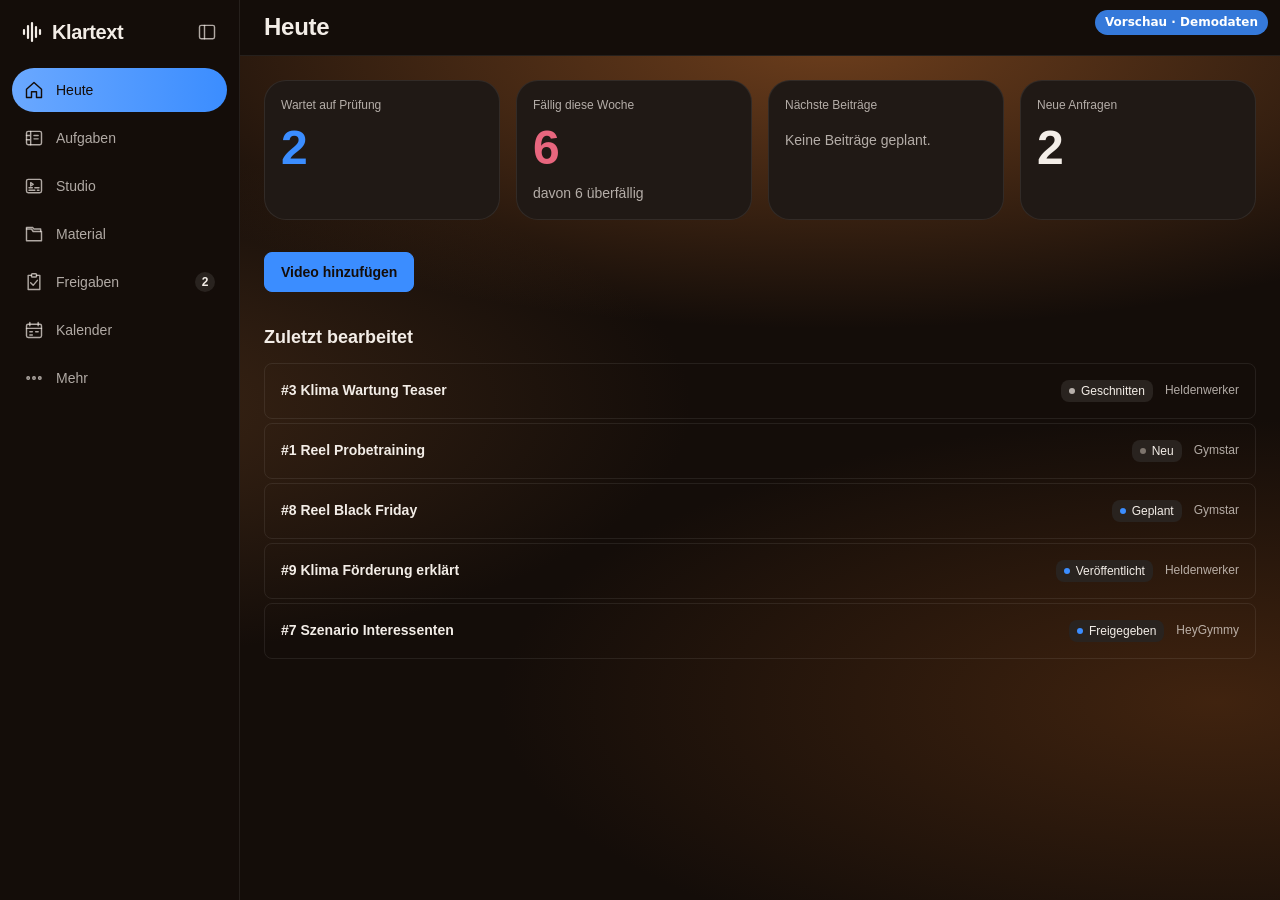
==== index.html @ 69e59254 "Klartext Vorschau mit Demodaten Co-Authored-By: Claude Opus 5.5 <noreply@anthropic.com>" ====
<!doctype html>
<html lang="de">
<head>
  <meta charset="utf-8">
  <meta name="viewport" content="width=device-width,initial-scale=1,viewport-fit=cover">
  <meta name="color-scheme" content="dark">
  <meta name="theme-color" content="#140d09">
  <meta name="robots" content="noindex, nofollow">
  <title>Klartext · Dein Content-Arbeitsplatz</title>
  <link rel="icon" href="/static/icon.svg" type="image/svg+xml">
  <link rel="manifest" href="/static/manifest.json">
  <link rel="apple-touch-icon" href="/static/icon-192.png">
  <meta name="apple-mobile-web-app-capable" content="yes">
  <meta name="apple-mobile-web-app-title" content="Klartext">
  <script src="/static/demo-api.js"></script>
  <script src="/static/theme-boot.js"></script>
  <link rel="stylesheet" href="/static/demo.css">
  <link rel="stylesheet" href="/static/tokens.css">
  <link rel="stylesheet" href="/static/style.css">
  <link rel="stylesheet" href="/static/shell.css">
  <link rel="stylesheet" href="/static/roles.css">
  <link rel="stylesheet" href="/static/theme.css">
  <link rel="stylesheet" href="/static/studio.css">
  <link rel="stylesheet" href="/static/preview.css">
  <link rel="stylesheet" href="/static/planning.css">
  <link rel="stylesheet" href="/static/instagram.css">
  <link rel="stylesheet" href="/static/statistik.css">
  <link rel="stylesheet" href="/static/team.css">
  <link rel="stylesheet" href="/static/tasks.css">
  <link rel="stylesheet" href="/static/review.css">
  <link rel="stylesheet" href="/static/material.css">
  <link rel="stylesheet" href="/static/today.css">
  <link rel="stylesheet" href="/static/settings.css">
  <link rel="stylesheet" href="/static/addvideo.css">
  <script src="/static/request.js" defer></script>
  <script src="/static/confirm.js" defer></script>
  <script src="/static/toast.js" defer></script>
  <script src="/static/library.js" defer></script>
  <script src="/static/app.js" defer></script>
  <script src="/static/editor_geometry.js" defer></script>
  <script src="/static/caption_timing.js" defer></script>
  <script src="/static/editor.js" defer></script>
  <script src="/static/planning_dates.js" defer></script>
  <script src="/static/pushsub.js" defer></script>
  <script src="/static/instagram.js" defer></script>
  <script src="/static/planning.js" defer></script>
  <script src="/static/stage.js" defer></script>
  <script src="/static/tasks.js" defer></script>
  <script src="/static/review.js" defer></script>
  <script src="/static/material.js" defer></script>
  <script src="/static/statistik.js" defer></script>
  <script src="/static/team.js" defer></script>
  <script src="/static/requests.js" defer></script>
  <script src="/static/finance.js" defer></script>
  <script src="/static/automations.js" defer></script>
  <script src="/static/today.js" defer></script>
  <script src="/static/addvideo.js" defer></script>
  <script src="/static/settings.js" defer></script>
  <script src="/static/shell.js" defer></script>
</head>
<body>
<a class="skipLink" href="#main">Zum Inhalt springen</a>

<aside class="sidebar" aria-label="Navigation">
  <div class="sidebarHead">
    <a class="brand" href="#main" data-shell-route="today" aria-label="Klartext, zur Seite Heute">
      <svg viewBox="0 0 24 24" aria-hidden="true"><path d="M4 10v4M8 6v12M12 3v18M16 7v10M20 10v4"/></svg>
      <span class="brandLabel">Klartext</span>
    </a>
    <button id="toggleSidebar" type="button" class="sidebarIconButton" aria-expanded="true" aria-label="Seitenleiste einklappen" title="Seitenleiste einklappen"><svg viewBox="0 0 24 24" aria-hidden="true"><rect x="3" y="4" width="18" height="16" rx="2"/><path d="M9 4v16"/></svg></button>
  </div>

  <nav class="workspaceNav" aria-label="Arbeitsbereiche">
    <button class="navItem" type="button" data-workspace="today" aria-pressed="false" aria-controls="structureWorkspace" title="Heute" aria-label="Heute"><svg viewBox="0 0 24 24" aria-hidden="true"><path d="m3 11 9-8 9 8v10h-6v-7H9v7H3Z"/></svg><span>Heute</span></button>
    <button class="navItem" type="button" data-workspace="projects" aria-pressed="false" aria-controls="structureWorkspace" title="Aufgaben" aria-label="Aufgaben"><svg viewBox="0 0 24 24" aria-hidden="true"><rect x="3" y="4" width="18" height="16" rx="2"/><path d="M8 4v16M3 9h5M3 14h5M12 9h5M12 13h5"/></svg><span>Aufgaben</span></button>
    <button class="navItem" type="button" data-workspace="studio" aria-pressed="false" aria-controls="studio" title="Studio" aria-label="Studio"><svg viewBox="0 0 24 24" aria-hidden="true"><rect x="3" y="4" width="18" height="16" rx="2"/><path d="M6 14h4M13 14h5M6 17h7M16 17h2M8 8l3 2-3 2Z"/></svg><span>Studio</span></button>
    <button class="navItem" type="button" data-workspace="material" aria-pressed="false" aria-controls="structureWorkspace" title="Material" aria-label="Material"><svg viewBox="0 0 24 24" aria-hidden="true"><path d="M3 6h6l2 3h10v11H3Z"/><path d="M3 6V4h7l2 2h8v3"/></svg><span>Material</span></button>
    <button class="navItem" type="button" data-workspace="review" aria-pressed="false" aria-controls="structureWorkspace" title="Freigaben" aria-label="Freigaben"><svg viewBox="0 0 24 24" aria-hidden="true"><path d="M9 4H5v17h14V4h-4"/><rect x="9" y="2" width="6" height="4" rx="1"/><path d="m8 13 3 3 5-6"/></svg><span>Freigaben</span></button>
    <button class="navItem" type="button" data-workspace="planning" aria-pressed="false" aria-controls="structureWorkspace" title="Kalender" aria-label="Kalender"><svg viewBox="0 0 24 24" aria-hidden="true"><rect x="3" y="5" width="18" height="16" rx="2"/><path d="M7 3v4M17 3v4M3 10h18M7 14h3M14 14h3M7 18h3"/></svg><span>Kalender</span></button>
    <details class="navMore" data-nav-more>
      <summary class="navItem" title="Mehr"><svg viewBox="0 0 24 24" aria-hidden="true"><circle cx="5" cy="12" r="1.5"/><circle cx="12" cy="12" r="1.5"/><circle cx="19" cy="12" r="1.5"/></svg><span>Mehr</span></summary>
      <button class="navItem" type="button" data-workspace="requests" aria-pressed="false" aria-controls="structureWorkspace" title="Anfragen" aria-label="Anfragen"><svg viewBox="0 0 24 24" aria-hidden="true"><path d="M4 5h16v11H8l-4 4z"/><path d="M12 8v5M9.5 10.5h5"/></svg><span>Anfragen</span></button>
      <button class="navItem" type="button" data-workspace="team" aria-pressed="false" aria-controls="structureWorkspace" title="Team" aria-label="Team"><svg viewBox="0 0 24 24" aria-hidden="true"><circle cx="9" cy="8" r="3.5"/><path d="M2.5 20a6.5 6.5 0 0 1 13 0"/><path d="M16 4.5a3.5 3.5 0 0 1 0 7M18 20a6 6 0 0 0-3-5.2"/></svg><span>Team</span></button>
      <button class="navItem" type="button" data-workspace="finance" aria-pressed="false" aria-controls="structureWorkspace" title="Finanzen" aria-label="Finanzen"><svg viewBox="0 0 24 24" aria-hidden="true"><rect x="3" y="6" width="18" height="13" rx="2"/><path d="M3 10h18M7 15h4"/></svg><span>Finanzen</span></button>
      <button class="navItem" type="button" data-workspace="automations" aria-pressed="false" aria-controls="structureWorkspace" title="Abläufe" aria-label="Abläufe"><svg viewBox="0 0 24 24" aria-hidden="true"><path d="M13 3 5 14h6l-1 7 8-11h-6z"/></svg><span>Abläufe</span></button>
      <button class="navItem" type="button" data-workspace="statistik" aria-pressed="false" aria-controls="structureWorkspace" title="Statistik" aria-label="Statistik"><svg viewBox="0 0 24 24" aria-hidden="true"><path d="M4 20V11M10 20V5M16 20v-8M21 20H3"/></svg><span>Statistik</span></button>
      <button class="navItem" type="button" data-workspace="settings" aria-pressed="false" aria-controls="structureWorkspace" title="Einstellungen" aria-label="Einstellungen"><svg viewBox="0 0 24 24" aria-hidden="true"><path d="M4 7h16M4 17h16"/><circle cx="9" cy="7" r="3"/><circle cx="15" cy="17" r="3"/></svg><span>Einstellungen</span></button>
    </details>
  </nav>
</aside>

<div class="appShell">
  <header class="topbar">
    <h1 class="topbarTitle"><strong id="topbarTitle">Heute</strong></h1>
    <div class="topbarActions" data-topbar-actions><button type="button" class="btn" data-topbar-add-video hidden>Video hinzufügen</button><button type="button" class="btn" data-topbar-task hidden>Zur Aufgabe</button><button type="button" class="btn roleNote" data-role-note hidden></button></div>
  </header>

  <main id="main">
    <section id="studio" class="studio" aria-label="Studio">
    <nav class="studioTabs" aria-label="Studio-Bereiche">
      <button class="studioTab isActive" type="button" data-workspace="transcribe" aria-pressed="true" aria-controls="form">Transkript</button>
      <button class="studioTab" type="button" data-workspace="subtitles" aria-pressed="false" aria-controls="subtitleWorkspace">Untertitel</button>
      <button class="studioTab" type="button" data-workspace="social" aria-pressed="false" aria-controls="captionPanel">Text</button>
    </nav>
    <aside class="studioLibrary" aria-label="Video-Bibliothek">
  <nav class="libraryNavigation" aria-label="Video-Bibliothek">
    <p class="structureNavLabel">Deine Bibliothek</p>
    <button id="sidebarHome" class="sideNavButton" type="button" title="Videos ohne Projekt" aria-label="Videos ohne Projekt"><svg viewBox="0 0 24 24" aria-hidden="true"><rect x="3" y="5" width="18" height="14" rx="2"/><path d="m10 9 5 3-5 3Z"/></svg><span>Videos ohne Projekt</span></button>
    <button id="sidebarSearch" class="sideNavButton" type="button" title="Videos suchen"><svg viewBox="0 0 24 24" aria-hidden="true"><circle cx="10.5" cy="10.5" r="7"/><path d="m16 16 5 5"/></svg><span>Suchen</span></button>
  </nav>
  <div id="librarySearchPanel" class="field" hidden><label for="librarySearchInput">Videos suchen</label><input id="librarySearchInput" type="search" placeholder="Name des Videos …" autocomplete="off"></div>

  <div class="libraryFolders">
    <button id="newFolder" class="sideNavButton" type="button" title="Neues Projekt"><svg viewBox="0 0 24 24" aria-hidden="true"><path d="M13 19H3V5h6l2 3h10v5M18 15v7M14.5 18.5h7"/></svg><span>Neues Projekt</span></button>
    <div id="folderList" role="list" aria-label="Deine Projekte"></div>
  </div>
  <section class="history" aria-labelledby="historyTitle" id="history">
    <div class="sideSectionTitle">
      <h2 id="historyTitle"><span id="libraryListLabel">Deine Videos</span></h2>
    </div>
    <div id="historyList"></div>
    <p id="librarySelectionStatus" class="librarySelectionStatus" role="status" aria-live="polite"></p>
    <p id="historyEmpty">Noch keine Videos.<br>Neue Videos erscheinen hier. Zieh sie in ein Projekt.</p>
  </section>
  <p id="libraryStatus" class="libraryStatus" role="status" aria-live="polite"></p>
    </aside>
    <div class="studioMain">
    <div class="workspace">
      <section class="source glassPanel" aria-label="Video auswählen und transkribieren">
        <form id="form">
          <label class="dropzone addVideoDrop" id="dropzone" for="file">
            <input id="file" class="addVideoFile" type="file" accept=".mp4,.mov,.mp3,.wav,.m4a,.flac,.ogg,.webm" aria-label="Audio- oder Videodatei auswählen">
            <strong id="fileTitle">Audio oder Video hier ablegen</strong>
            <span id="fileInfo" class="status">Klicken und Datei auswählen</span>
            <span class="dropzoneFormats">MP4, MOV, MP3, WAV, M4A, FLAC, OGG oder WebM</span>
          </label>

          <div class="formBottom">
            <div class="configHeader"><h2>Transkription einstellen</h2><p class="status">Sprache, Genauigkeit und Sprecherprofil</p></div>
            <div class="settings">
              <div class="field fieldGroup">
                <label for="language">Sprache</label>
                <select id="language">
                  <option value="auto">Automatisch erkennen</option>
                  <option value="de" selected>Deutsch</option>
                  <option value="en">Englisch</option>
                  <option value="fr">Französisch</option>
                  <option value="es">Spanisch</option>
                  <option value="it">Italienisch</option>
                  <option value="nl">Niederländisch</option>
                  <option value="pl">Polnisch</option>
                  <option value="pt">Portugiesisch</option>
                  <option value="tr">Türkisch</option>
                </select>
              </div>
              <div class="field fieldGroup">
                <label for="model">Qualität</label>
                <select id="model" aria-describedby="modelHint">
                  <option value="tiny">Schnell</option>
                  <option value="base">Kompakt</option>
                  <option value="small" selected>Ausgewogen · empfohlen</option>
                  <option value="medium">Gründlich</option>
                </select>
              </div>
              <div class="field fieldGroup">
                <label for="speaker">Sprecher</label>
                <select id="speaker"><option value="">Ohne Sprecherprofil</option></select>
              </div>
            </div>

            <details class="profileManager speakerManager">
              <summary>
                <span class="summaryIcon"><svg viewBox="0 0 24 24" aria-hidden="true"><path d="M16 21v-2a4 4 0 0 0-4-4H7a4 4 0 0 0-4 4v2M9.5 11a4 4 0 1 0 0-8 4 4 0 0 0 0 8ZM19 8v6M16 11h6"/></svg></span>
                <span><strong>Sprecher &amp; Korrekturen</strong><small>Schreibweisen pro Stimme lernen</small></span>
                <svg class="chevron" viewBox="0 0 24 24" aria-hidden="true"><path d="m9 6 6 6-6 6"/></svg>
              </summary>
              <div class="detailsBody">
                <p>Gespeicherte Textkorrekturen helfen bei künftigen Videos dieses Sprechers.</p>
                <div class="inlineForm speakerCreateRow">
                  <div class="field"><input id="speakerName" aria-label="Name des neuen Sprechers" placeholder="Name des Sprechers" maxlength="100"></div>
                  <button id="addSpeaker" class="btn" type="button">Sprecher hinzufügen</button>
                </div>
                <div id="correctionRows" class="field"></div>
                <div class="inlineForm correctionActions">
                  <button id="addCorrection" class="btn" type="button">Korrektur hinzufügen</button>
                  <button id="saveCorrections" class="btn" type="button">Korrekturen speichern</button>
                </div>
                <p id="correctionStatus" class="status" role="status"></p>
              </div>
            </details>

            <p class="modelHint status" id="modelHint">Gute Genauigkeit für die meisten Videos. Einmaliger Download: ca. 500 MB.</p>
            <div class="startRow">
              <span class="fileNote status" id="fileNote">Wähle zuerst eine Datei aus.</span>
              <button class="btn isPrimary" id="start" type="submit" disabled>
                <span id="startLabel">Transkribieren</span>
                <svg viewBox="0 0 24 24" aria-hidden="true"><path d="M5 12h14m-6-6 6 6-6 6"/></svg>
              </button>
              <button class="btn isPrimary" id="nextSubtitles" type="button" hidden>Weiter zu Untertitel</button>
            </div>
          </div>
        </form>
      </section>

      <div id="status" class="status glassPanel" role="status" aria-live="polite" hidden>
        <div class="statusRow">
          <span class="statusDot" aria-hidden="true"></span>
          <div><span class="statusLabel">Verarbeitung</span><strong id="phase">Bereit, wenn du es bist.</strong></div>
          <span id="percent"></span>
        </div>
        <progress id="progress" max="100" value="0" hidden aria-label="Verarbeitungsfortschritt"></progress>
        <p id="message">Wähle ein Video aus, um zu beginnen.</p>
        <button class="btn cancel" id="cancel" type="button" hidden>Verarbeitung abbrechen</button>
      </div>

      <section class="result glassPanel" id="result" aria-labelledby="resultTitle" hidden>
        <div class="resultHeader">
          <div><h2 id="resultTitle">Dein Transkript</h2><p id="resultMeta" class="status">Hier erscheint dein erkannter Text.</p></div>
        </div>

        <div id="mediaPanel" class="mediaPanel" hidden>
          <div id="mediaHost"></div>
          <canvas id="waveform" height="90" aria-label="Wellenform des Videos" hidden></canvas>
          <div class="playbackTools">
            <span id="mediaHint" class="status">Klicke im Lesemodus auf ein Wort, um dorthin zu springen.</span>
            <label for="playbackRate">Tempo</label>
            <div class="field"><select id="playbackRate">
              <option value="0.75">0,75×</option>
              <option value="1" selected>1×</option>
              <option value="1.25">1,25×</option>
              <option value="1.5">1,5×</option>
              <option value="2">2×</option>
            </select></div>
          </div>
        </div>

        <p id="mediaMissing" class="editNote mediaMissing status" hidden>Für dieses ältere Transkript ist kein Video gespeichert.</p>
        <div class="editTools actionRow">
          <span id="saveStatus" class="status" role="status"></span>
          <div class="modeSwitch" aria-label="Transkriptansicht">
            <button id="readMode" class="btn" type="button" aria-pressed="false">Mitlesen</button>
            <button id="editMode" class="btn" type="button" aria-pressed="true">Bearbeiten</button>
          </div>
          <button id="saveTranscript" class="btn" type="button">Text speichern</button>
        </div>
        <div class="editorArea">
          <div id="reader" class="reader" hidden aria-label="Transkript mit Wortzeitstempeln"></div>
          <div id="empty" class="empty emptyState">
            <span class="emptyStateIcon"><svg viewBox="0 0 24 24" aria-hidden="true"><path d="M6 3h8l4 4v14H6V3Z M14 3v5h4M9 12h6M9 16h4"/></svg></span>
            <h3>Dein Text entsteht hier.</h3>
            <p>Der erkannte Text erscheint während der Verarbeitung.<br>Danach kannst du ihn direkt bearbeiten.</p>
          </div>
          <textarea id="transcript" aria-label="Transkript bearbeiten" spellcheck="true" hidden></textarea>
        </div>
        <div class="resultFooter">
          <span id="wordCount">0 Wörter</span>
          <div>
            <button id="copy" class="btn" type="button" disabled>
              <svg viewBox="0 0 24 24" aria-hidden="true"><rect x="8" y="8" width="12" height="13" rx="2"/><path d="M16 8V3H3v13h5"/></svg>
              Kopieren
            </button>
            <button id="download" class="btn" type="button" disabled>
              <svg viewBox="0 0 24 24" aria-hidden="true"><path d="M12 3v12m-4-4 4 4 4-4M4 16v5h16v-5"/></svg>
              TXT herunterladen
            </button>
          </div>
        </div>
        <p class="editNote status" id="editNote">Prüfe wichtige Stellen. Automatische Transkripte können Fehler enthalten.</p>
      </section>
    </div>

    <section id="captionPanel" class="captionPanel glassPanel" aria-labelledby="captionTitle" hidden>
      <div class="resultHeader">
        <div><h2 id="captionTitle">Social-Media-Texte</h2><p class="status">Drei Varianten aus deinem korrigierten Transkript.</p></div>
        <span class="chip">Lokale KI</span>
      </div>
      <div class="captionBody">
        <div class="captionSettings">
          <div>
            <span class="controlLabel">Firma</span>
            <input id="brandSelect" type="hidden" value="gymstar">
            <div id="brandChoices" class="choiceGroup" role="group" aria-label="Firma"></div>
          </div>
          <div>
            <span class="controlLabel">Format</span>
            <input id="captionFormat" type="hidden" value="reel">
            <div id="formatChoices" class="choiceGroup" role="group" aria-label="Format">
              <button type="button" class="btn" data-value="reel" aria-pressed="true">Reel · Instagram</button>
              <button type="button" class="btn" data-value="ad" aria-pressed="false">Anzeige · Werbung</button>
            </div>
          </div>
          <div>
            <span class="controlLabel">Länge</span>
            <input id="captionLength" type="hidden" value="short">
            <div id="lengthChoices" class="choiceGroup" role="group" aria-label="Länge">
              <button type="button" class="btn" data-value="short" aria-pressed="true">Kurz</button>
              <button type="button" class="btn" data-value="long" aria-pressed="false">Lang</button>
            </div>
          </div>
        </div>

        <details class="profileManager brandManager">
          <summary>
            <span class="summaryIcon"><svg viewBox="0 0 24 24" aria-hidden="true"><path d="m20 13-7 7-9-9V4h7l9 9ZM8.5 8.5h.01"/></svg></span>
            <span><strong>Eigene Firma hinzufügen</strong><small>Tonalität und Schreibregeln hinterlegen</small></span>
            <svg class="chevron" viewBox="0 0 24 24" aria-hidden="true"><path d="m9 6 6 6-6 6"/></svg>
          </summary>
          <div class="detailsBody">
            <div class="field"><label for="brandName">Firmenname</label><input id="brandName" maxlength="100" placeholder="Name deiner Firma"></div>
            <div class="field"><label for="brandRules">Schreibregeln</label><textarea id="brandRules" placeholder="Tonalität, Ansprache und wichtige Begriffe"></textarea></div>
            <button id="addBrand" class="btn" type="button">Firma speichern</button>
          </div>
        </details>

        <div class="generateRow">
          <p id="aiStatus" class="status" role="status">Lokales Schreibmodell wird geprüft …</p>
          <button id="generate" class="btn isPrimary" type="button">
            <svg viewBox="0 0 24 24" aria-hidden="true"><path d="m12 3 1.4 4.1L17.5 8.5l-4.1 1.4L12 14l-1.4-4.1-4.1-1.4 4.1-1.4L12 3ZM18 14l.8 2.2L21 17l-2.2.8L18 20l-.8-2.2L15 17l2.2-.8L18 14Z"/></svg>
            3 Varianten generieren
          </button>
        </div>
        <p id="captionStatus" class="status" role="status" aria-live="polite"></p>
        <div id="variants"></div>
        <button id="saveCaptions" type="button" class="btn" hidden>Varianten speichern</button>
      </div>
    </section>

    <section id="subtitleWorkspace" class="subtitleWorkspace" aria-labelledby="subtitleEditorTitle" hidden>
      <header class="editorHeader glassPanel">
        <div><h2 id="subtitleEditorTitle">Untertitel gestalten</h2></div>
        <div class="editorProjectPicker field"><label for="editorProject">Video</label><select id="editorProject"><option value="">Video auswählen …</option></select></div>
        <div class="editorHeaderActions">
          <button id="addSubtitleVideo" class="btn isQuiet" type="button">Ohne Aufgabe hochladen</button>
          <input id="subtitleVideoFile" type="file" accept=".mp4,.mov,.webm" aria-label="Video für Untertitel hinzufügen" hidden>
          <button id="undoEditor" class="btn isIcon" type="button" aria-label="Rückgängig" title="Rückgängig · Strg+Z" disabled>↶</button>
          <button id="redoEditor" class="btn isIcon" type="button" aria-label="Wiederholen" title="Wiederholen · Strg+Umschalt+Z" disabled>↷</button>
          <button id="saveSubtitleProject" class="btn" type="button" disabled>Speichern</button>
          <details class="exportMenu">
            <summary class="btn isPrimary">Exportieren</summary>
            <div class="popover">
              <fieldset id="exportFps" class="exportFpsChoices">
                <legend>Bildrate</legend>
                <label><input type="radio" name="exportFps" value="30" checked><span>30 FPS</span></label>
                <label><input type="radio" name="exportFps" value="60"><span>60 FPS</span></label>
              </fieldset>
              <button id="exportVideo" type="button">Video mit Untertiteln (MP4)</button>
              <button id="exportSrt" type="button">Untertiteldatei (SRT)</button>
              <button id="exportVtt" type="button">Untertiteldatei (VTT)</button>
            </div>
          </details>
        </div>
      </header>
      <p class="status exportHint" id="exportHint" hidden><span data-export-hint></span><button type="button" class="btn isQuiet" data-export-task hidden>Zur Aufgabe</button></p>
      <div class="subtitleUploadFeedback"><p id="subtitleUploadStatus" role="status" aria-live="polite"></p><progress id="subtitleUploadProgress" max="100" value="0" aria-label="Video wird transkribiert" hidden></progress></div>
      <div id="editorEmpty" class="editorEmpty glassPanel"><strong>Füge ein Video hinzu oder wähle eines aus.</strong><span>Wortgenaue Untertitel, Stile und Exporte entstehen vollständig lokal.</span></div>
      <div id="editorStudio" class="editorStudio" hidden>
        <aside class="editorRail glassPanel" aria-label="Untertitel und Phrasen"><div class="railHeading"><div><span>Phrasen</span><strong id="phraseCount">0</strong></div><button id="addPhrase" type="button" class="btn isIcon" aria-label="Phrase hinzufügen" title="Phrase an der weißen Linie hinzufügen">+</button></div><div id="phraseList" class="phraseList"></div></aside>
        <section class="previewPanel glassPanel" aria-label="Videovorschau">
          <button id="closeExpandedVideo" class="expandedClose" type="button" aria-label="Große Videovorschau schließen" title="Schließen · Esc" hidden><svg viewBox="0 0 24 24" aria-hidden="true"><path d="m6 6 12 12M18 6 6 18"/></svg></button>
          <div class="previewToolbar"><label for="aspectRatio">Format</label><div class="field"><select id="aspectRatio"><option>9:16</option><option>16:9</option><option>1:1</option><option>4:5</option></select></div><button id="toggleSafeArea" type="button" class="btn" aria-pressed="true">Sicherheitsbereich</button><span id="editorSaveStatus">Nicht gespeichert</span><button id="expandVideo" class="btn previewExpandButton" type="button" aria-label="Video groß anzeigen" title="Video groß anzeigen" aria-pressed="false"><svg viewBox="0 0 24 24" aria-hidden="true"><path d="M8 3H3v5M16 3h5v5M21 16v5h-5M8 21H3v-5M3 3l6 6M21 3l-6 6M21 21l-6-6M3 21l6-6"/></svg></button></div>
          <div class="previewCanvasArea">
            <nav class="editorToolDock" aria-label="Video-Werkzeuge">
              <button id="editorToolImage" type="button" data-editor-tool="image" aria-controls="editorToolPanelImage" aria-expanded="false" title="Bild hinzufügen"><svg viewBox="0 0 24 24" aria-hidden="true"><rect x="3" y="3" width="18" height="18" rx="2"/><circle cx="8" cy="8" r="1.5"/><path d="m3 17 5-5 4 4 4-6 5 7"/></svg><span>Bild</span></button>
              <button id="editorToolMusic" type="button" data-editor-tool="music" aria-controls="editorToolPanelMusic" aria-expanded="false" title="Musik hinzufügen"><svg viewBox="0 0 24 24" aria-hidden="true"><path d="M9 18V5l11-2v13M9 9l11-2"/><ellipse cx="6" cy="18" rx="3" ry="2"/><ellipse cx="17" cy="16" rx="3" ry="2"/></svg><span>Musik</span></button>
              <button id="editorToolVoiceover" type="button" data-editor-tool="voiceover" aria-controls="editorToolPanelVoiceover" aria-expanded="false" title="Voiceover hinzufügen"><svg viewBox="0 0 24 24" aria-hidden="true"><rect x="9" y="2" width="6" height="12" rx="3"/><path d="M5 10v2a7 7 0 0 0 14 0v-2M12 19v3M8 22h8"/></svg><span>Voiceover</span></button>
              <button id="editorToolVolume" type="button" data-editor-tool="volume" aria-controls="editorToolPanelVolume" aria-expanded="false" title="Lautstärke einstellen"><svg viewBox="0 0 24 24" aria-hidden="true"><path d="M3 9h4l5-4v14l-5-4H3ZM16 8a6 6 0 0 1 0 8M19 5a10 10 0 0 1 0 14"/></svg><span>Lautstärke</span></button>
              <button id="editorToolText" type="button" data-editor-tool="text" aria-controls="editorToolPanelText" aria-expanded="false" title="Text hinzufügen"><svg viewBox="0 0 24 24" aria-hidden="true"><path d="M4 7V4h16v3M12 4v16M8 20h8"/></svg><span>Text</span></button>
            </nav>
            <div class="previewCanvasWrap">
              <div id="videoStage" class="videoStage aspect-9-16"><video id="editorVideo" preload="metadata" playsinline></video><div id="safeArea" class="safeArea" aria-hidden="true"></div><div id="captionGuideX" class="captionGuide captionGuideX" aria-hidden="true" hidden></div><div id="captionGuideY" class="captionGuide captionGuideY" aria-hidden="true" hidden></div><div id="captionSelection" class="captionSelection" tabindex="0" role="group" aria-label="Untertitel verschieben oder an den Ecken skalieren"><div id="captionOverlay" class="captionOverlay"></div><button type="button" class="captionResizeHandle nw" data-resize-handle="nw" aria-label="Oben links skalieren"></button><button type="button" class="captionResizeHandle ne" data-resize-handle="ne" aria-label="Oben rechts skalieren"></button><button type="button" class="captionResizeHandle se" data-resize-handle="se" aria-label="Unten rechts skalieren"></button><button type="button" class="captionResizeHandle sw" data-resize-handle="sw" aria-label="Unten links skalieren"></button></div></div>
            </div>
            <section id="editorToolPanelImage" class="editorToolPanel" data-editor-tool-panel="image" role="region" aria-labelledby="editorToolImage" hidden>
              <div class="editorToolPanelHeading"><h2>Bild hinzufügen</h2><button type="button" class="btn isQuiet isIcon" data-close-editor-tool aria-label="Bild-Werkzeug schließen">×</button></div>
              <label for="editorImageFile">Lokales Bild auswählen</label><input id="editorImageFile" type="file" accept="image/*">
              <p id="editorImageStatus" class="toolFileStatus" role="status">Noch kein Bild ausgewählt.</p><p class="controlHint">Noch ohne Wirkung: Bild, Musik, Voiceover und Zusatztext erscheinen weder in der Vorschau noch im exportierten Video.</p>
            </section>
            <section id="editorToolPanelMusic" class="editorToolPanel" data-editor-tool-panel="music" role="region" aria-labelledby="editorToolMusic" hidden>
              <div class="editorToolPanelHeading"><h2>Musik hinzufügen</h2><button type="button" class="btn isQuiet isIcon" data-close-editor-tool aria-label="Musik-Werkzeug schließen">×</button></div>
              <label for="editorMusicFile">Lokale Audiodatei auswählen</label><input id="editorMusicFile" type="file" accept="audio/*">
              <p id="editorMusicFileStatus" class="toolFileStatus" role="status">Noch keine Musikspur ausgewählt.</p><p class="controlHint">Noch ohne Wirkung: Bild, Musik, Voiceover und Zusatztext erscheinen weder in der Vorschau noch im exportierten Video.</p>
            </section>
            <section id="editorToolPanelVoiceover" class="editorToolPanel" data-editor-tool-panel="voiceover" role="region" aria-labelledby="editorToolVoiceover" hidden>
              <div class="editorToolPanelHeading"><h2>Voiceover hinzufügen</h2><button type="button" class="btn isQuiet isIcon" data-close-editor-tool aria-label="Voiceover-Werkzeug schließen">×</button></div>
              <label for="editorVoiceoverFile">Lokale Sprachaufnahme auswählen</label><input id="editorVoiceoverFile" type="file" accept="audio/*">
              <p id="editorVoiceoverFileStatus" class="toolFileStatus" role="status">Noch keine Sprachaufnahme ausgewählt.</p><p class="controlHint">Noch ohne Wirkung: Bild, Musik, Voiceover und Zusatztext erscheinen weder in der Vorschau noch im exportierten Video.</p>
            </section>
            <section id="editorToolPanelVolume" class="editorToolPanel" data-editor-tool-panel="volume" role="region" aria-labelledby="editorToolVolume" hidden>
              <div class="editorToolPanelHeading"><h2>Lautstärke</h2><button type="button" class="btn isQuiet isIcon" data-close-editor-tool aria-label="Lautstärke-Werkzeug schließen">×</button></div>
              <label for="editorVideoVolume">Video <output id="editorVideoVolumeValue" for="editorVideoVolume">100 %</output></label><input id="editorVideoVolume" type="range" min="0" max="100" step="1" value="100">
              <label for="editorAddedAudioVolume">Hinzugefügtes Audio <output id="editorAddedAudioVolumeValue" for="editorAddedAudioVolume">100 %</output></label><input id="editorAddedAudioVolume" type="range" min="0" max="100" step="1" value="100">
              <p class="controlHint">Die Lautstärke gilt nur für die Vorschau. Hinzugefügtes Audio kommt nicht ins exportierte Video.</p>
            </section>
            <section id="editorToolPanelText" class="editorToolPanel" data-editor-tool-panel="text" role="region" aria-labelledby="editorToolText" hidden>
              <div class="editorToolPanelHeading"><h2>Zusätzlicher Text</h2><button type="button" class="btn isQuiet isIcon" data-close-editor-tool aria-label="Text-Werkzeug schließen">×</button></div>
              <button id="addEditorTextLayer" class="btn" type="button">Textebene hinzufügen</button><div id="editorTextLayers" class="editorTextLayers" aria-label="Lokale Textebenen"></div>
              <p class="controlHint">Noch ohne Wirkung: Bild, Musik, Voiceover und Zusatztext erscheinen weder in der Vorschau noch im exportierten Video.</p>
            </section>
          </div>
          <div class="transport"><button id="editorPlay" class="btn isIcon" type="button" aria-label="Video abspielen" aria-keyshortcuts="Space" title="Video abspielen oder pausieren · Leertaste">▶</button><span id="editorCurrentTime">00:00.0</span><input id="editorScrubber" type="range" min="0" max="1" step="0.01" value="0" aria-label="Abspielposition"><span id="editorDuration">00:00.0</span><label for="timelineZoom">Zoom</label><input id="timelineZoom" type="range" min="1" max="5" step="0.25" value="1" aria-label="Zoom der Zeitleiste"></div>
        </section>
        <aside class="styleInspector glassPanel" aria-label="Untertitel-Eigenschaften">
          <div class="inspectorTabs" role="tablist" aria-label="Untertitel-Einstellungen">
            <button id="inspectorCaptionTab" type="button" role="tab" aria-selected="true" aria-controls="inspectorCaptionPanel" tabindex="0" class="isActive" data-inspector="caption">Untertitel</button>
            <button id="inspectorPhraseTab" type="button" role="tab" aria-selected="false" aria-controls="inspectorPhrasePanel" tabindex="-1" data-inspector="phrase">Phrase</button>
            <button id="inspectorHighlightTab" type="button" role="tab" aria-selected="false" aria-controls="inspectorHighlightPanel" tabindex="-1" data-inspector="highlight">Hervorheben</button>
          </div>
          <div class="inspectorScroll">
            <div id="inspectorCaptionPanel" role="tabpanel" aria-labelledby="inspectorCaptionTab">
            <section class="inspectorSection"><h2>Typografie</h2><label class="field">Schrift<select id="styleFont"><option>Arial</option></select></label><p id="fontVariantHint" class="controlHint">Die verfügbaren Ausführungen passen sich der Schrift an.</p><div class="fieldGrid"><label class="field">Stärke<select id="styleWeight"><option value="700">Fett</option></select></label><label class="field">Ausführung<select id="styleSlant"><option value="normal">Normal</option><option value="italic">Kursiv</option></select></label></div><label class="field">Größe<input id="styleSize" type="number" min="20" max="180" value="72"></label><div class="fieldGrid"><label class="field">Textfarbe<input id="styleTextColor" type="color" value="#ffffff"></label><label class="field">Aktives Wort<input id="styleActiveColor" type="color" value="#b6e63c"></label></div></section>
            <section class="inspectorSection"><h2>Kontur &amp; Schatten</h2><div class="fieldGrid"><label>Kontur<input id="styleOutline" type="range" min="0" max="12" value="3"></label><label>Schatten<input id="styleShadow" type="range" min="0" max="24" value="8"></label></div><label class="switchRow check">Hintergrund <input id="styleBackground" type="checkbox"></label></section>
            <section class="inspectorSection"><h2>Layout</h2><div class="segmented" id="styleAlignment" role="group" aria-label="Textausrichtung"><button type="button" class="btn" data-value="left" aria-pressed="false">Links</button><button type="button" class="btn" data-value="center" aria-pressed="true">Zentriert</button><button type="button" class="btn" data-value="right" aria-pressed="false">Rechts</button></div><div class="fieldGrid"><label class="field">Wörter/Zeile<input id="wordsPerLine" type="number" min="1" max="12" value="5"></label><label class="field">Zeilen<input id="maxLines" type="number" min="1" max="4" value="2"></label></div><label class="field">Animation<select id="styleTransition"><option value="none">Keine</option><option value="fade">Einblenden</option><option value="pop">Aufploppen</option><option value="slide">Aufsteigen</option></select></label></section>
            <section class="inspectorSection"><h2>Stilvorlage</h2><div class="templateRow"><div class="field"><input id="templateName" placeholder="Name der Vorlage" maxlength="60"></div><button id="saveTemplate" type="button" class="btn">Speichern</button></div><div id="templateList" class="templateList"></div></section>
            </div>
            <div id="inspectorPhrasePanel" role="tabpanel" aria-labelledby="inspectorPhraseTab" hidden>
              <section class="inspectorSection phraseEditor"><h2>Ausgewählte Phrase</h2><label class="field">Text<textarea id="phraseText" rows="4" lang="de" spellcheck="true"></textarea></label>
                <p class="controlHint">Wort anklicken für Hervorhebung und Größe. Doppelklick zum Korrigieren.</p>
                <div id="phraseWordHighlights" class="phraseWordHighlights field" role="group" aria-label="Wörter der ausgewählten Phrase"></div>
                <div id="selectedWordOptions" class="selectedWordOptions" hidden>
                  <strong id="selectedWordLabel"></strong>
                  <label class="switchRow check">Hervorheben<input id="selectedWordHighlight" type="checkbox"></label>
                  <label class="switchRow check">Größer anzeigen<input id="selectedWordEnlarged" type="checkbox"></label>
                  <button id="editSelectedWord" class="btn" type="button">Wort bearbeiten</button>
                  <div id="wordSuggestions" class="wordSuggestions"></div>
                </div>
                <div class="proofreadingTools"><button id="proofreadSubtitles" class="btn" type="button">Sprache prüfen</button><span id="proofreadingStatus" class="status" role="status" aria-live="polite">Deutsch · englische Wörter berücksichtigt</span></div>
                <label class="switchRow check" for="individualGeometry"><span><strong>Individuelle Position</strong><small>Nur diese Phrase vom Videolayout lösen</small></span><input id="individualGeometry" type="checkbox"></label>
                <div class="fieldGrid"><label class="field">X-Position (%)<input id="phraseX" type="number" min="0" max="100" step="0.1"></label><label class="field">Y-Position (%)<input id="phraseY" type="number" min="0" max="100" step="0.1"></label></div>
                <p class="controlHint">Horizontal positionieren</p><div class="segmented" role="group" aria-label="Horizontale Phrasenposition"><button type="button" class="btn" data-phrase-x="left" aria-pressed="false">Links</button><button type="button" class="btn" data-phrase-x="center" aria-pressed="true">Mitte</button><button type="button" class="btn" data-phrase-x="right" aria-pressed="false">Rechts</button></div>
                <p class="controlHint">Vertikal positionieren</p><div class="segmented" role="group" aria-label="Vertikale Phrasenposition"><button type="button" class="btn" data-phrase-y="top" aria-pressed="false">Oben</button><button type="button" class="btn" data-phrase-y="middle" aria-pressed="false">Mitte</button><button type="button" class="btn" data-phrase-y="bottom" aria-pressed="false">Unten</button></div>
                <div class="fieldGrid"><label class="field">Start<input id="phraseStart" type="number" min="0" step="0.01"></label><label class="field">Ende<input id="phraseEnd" type="number" min="0" step="0.01"></label></div><div class="buttonRow"><button id="splitPhrase" type="button" class="btn">In der Mitte teilen</button><button id="mergePhrase" type="button" class="btn">Mit nächster verbinden</button></div><button id="deletePhrase" type="button" class="btn isDanger">Phrase löschen</button>
              </section>
            </div>
            <div id="inspectorHighlightPanel" role="tabpanel" aria-labelledby="inspectorHighlightTab" hidden>
              <section class="inspectorSection glowControls"><h2>Leuchten</h2><button id="highlightGlow" class="btn" type="button" aria-pressed="false">Leuchten einschalten</button><label for="highlightGlowStrength">Stärke <output id="highlightGlowValue" for="highlightGlowStrength">12</output></label><input id="highlightGlowStrength" type="range" min="0" max="40" step="1" value="12" disabled><p class="controlHint">Weiches Leuchten um hervorgehobene Wörter. Wird auch im MP4 mitgerendert.</p></section>
              <section class="inspectorSection"><h2>Hervorhebung</h2><label class="switchRow check">Aktives Wort<input id="activeWord" type="checkbox" checked></label><label class="field">Farbe des aktiven Worts<input id="highlightActiveColor" type="color" value="#b6e63c"></label><label class="switchRow check">Schlüsselwörter<input id="highlightKeywords" type="checkbox"></label><label class="field">Schlüsselwortfarbe<input id="keywordColor" type="color" value="#ffd166"></label><p class="controlHint">Gilt für die im Video hinterlegten Schlüsselwörter.</p><label class="field">Effekt<select id="highlightEffect"><option value="color">Farbe</option><option value="underline">Unterstreichen</option><option value="background">Hinterlegen</option></select></label><div class="fieldGrid"><label class="field">Hervorhebungs-Schrift<select id="highlightFont"><option>Arial</option></select></label><label class="field">Stärke<select id="highlightWeight"><option value="700">Fett</option></select></label></div><label class="field">Ausführung<select id="highlightSlant"><option value="normal">Normal</option><option value="italic">Kursiv</option></select></label><div class="fieldGrid"><label class="field">Hervorhebungsfarbe<input id="highlightTextColor" type="color" value="#ffd166"></label><label class="field">Hintergrundfarbe<input id="highlightBackgroundColor" type="color" value="#ffd166"></label></div></section>
            </div>
          </div>
        </aside>
        <section id="editorTimeline" class="editorTimeline glassPanel" aria-label="Zeitleiste der Untertitel"><div class="timelineHeading"><span class="status">Phrase ziehen zum Verschieben · Kanten ziehen für Start und Ende</span><label class="field">Raster<select id="timelinePrecision"><option value="0.05">Sekunden · 0,05 s</option><option value="0.03333333333333333">Einzelbilder · 30 fps</option><option value="0.04">Einzelbilder · 25 fps</option></select></label></div><div class="timelineViewport" tabindex="0" aria-label="Zeitleiste waagrecht scrollen"><div id="timelineTrack" class="timelineTrack"><div class="timelineRuler" id="timelineRuler" aria-label="Zeitmarkierungen"></div><div id="timelineCaptionTrack" class="timelineCaptionTrack" aria-label="Untertitelspuren"></div><div id="timelineFilmstrip" class="timelineFilmstrip" role="img" aria-label="Videovorschau"></div><div id="timelinePlayhead" class="timelinePlayhead" aria-hidden="true"></div></div></div></section>
      </div>
      <p id="editorStatus" class="editorStatus" role="status" aria-live="polite"></p>
    </section>

    </div>
    </section>
    <section id="structureWorkspace" aria-label="Arbeitsbereich" hidden></section>
  </main>
</div>

<nav class="tabBar" aria-label="Hauptbereiche" data-tab-bar>
  <button class="tabBarButton" type="button" data-shell-route="today"><svg viewBox="0 0 24 24" aria-hidden="true"><path d="m3 11 9-8 9 8v10h-6v-7H9v7H3Z"/></svg><span>Heute</span></button>
  <button class="tabBarButton" type="button" data-shell-route="projects"><svg viewBox="0 0 24 24" aria-hidden="true"><rect x="3" y="4" width="18" height="16" rx="2"/><path d="M8 4v16M3 9h5M3 14h5M12 9h5M12 13h5"/></svg><span>Aufgaben</span></button>
  <button class="tabBarButton" type="button" data-shell-route="review"><svg viewBox="0 0 24 24" aria-hidden="true"><path d="M9 4H5v17h14V4h-4"/><rect x="9" y="2" width="6" height="4" rx="1"/><path d="m8 13 3 3 5-6"/></svg><span>Freigaben</span></button>
  <button class="tabBarButton" type="button" data-shell-route="planning"><svg viewBox="0 0 24 24" aria-hidden="true"><rect x="3" y="5" width="18" height="16" rx="2"/><path d="M7 3v4M17 3v4M3 10h18M7 14h3M14 14h3M7 18h3"/></svg><span>Kalender</span></button>
  <button class="tabBarButton" type="button" data-tab-more aria-expanded="false" aria-controls="tabSheet"><svg viewBox="0 0 24 24" aria-hidden="true"><circle cx="5" cy="12" r="1.5"/><circle cx="12" cy="12" r="1.5"/><circle cx="19" cy="12" r="1.5"/></svg><span>Mehr</span></button>
</nav>
<div id="tabSheet" class="tabSheet" data-tab-sheet hidden>
  <button type="button" data-shell-route="studio"><svg viewBox="0 0 24 24" aria-hidden="true"><rect x="3" y="4" width="18" height="16" rx="2"/><path d="M6 14h4M13 14h5M6 17h7M16 17h2M8 8l3 2-3 2Z"/></svg><span>Studio</span></button>
  <button type="button" data-shell-route="material"><svg viewBox="0 0 24 24" aria-hidden="true"><path d="M3 6h6l2 3h10v11H3Z"/><path d="M3 6V4h7l2 2h8v3"/></svg><span>Material</span></button>
  <button type="button" data-shell-route="requests"><svg viewBox="0 0 24 24" aria-hidden="true"><path d="M4 5h16v11H8l-4 4z"/><path d="M12 8v5M9.5 10.5h5"/></svg><span>Anfragen</span></button>
  <button type="button" data-shell-route="team"><svg viewBox="0 0 24 24" aria-hidden="true"><circle cx="9" cy="8" r="3.5"/><path d="M2.5 20a6.5 6.5 0 0 1 13 0"/><path d="M16 4.5a3.5 3.5 0 0 1 0 7M18 20a6 6 0 0 0-3-5.2"/></svg><span>Team</span></button>
  <button type="button" data-shell-route="finance"><svg viewBox="0 0 24 24" aria-hidden="true"><rect x="3" y="6" width="18" height="13" rx="2"/><path d="M3 10h18M7 15h4"/></svg><span>Finanzen</span></button>
  <button type="button" data-shell-route="automations"><svg viewBox="0 0 24 24" aria-hidden="true"><path d="M13 3 5 14h6l-1 7 8-11h-6z"/></svg><span>Abläufe</span></button>
  <button type="button" data-shell-route="statistik"><svg viewBox="0 0 24 24" aria-hidden="true"><path d="M4 20V11M10 20V5M16 20v-8M21 20H3"/></svg><span>Statistik</span></button>
  <button type="button" data-shell-route="settings"><svg viewBox="0 0 24 24" aria-hidden="true"><path d="M4 7h16M4 17h16"/><circle cx="9" cy="7" r="3"/><circle cx="15" cy="17" r="3"/></svg><span>Einstellungen</span></button>
</div>

<div id="folderDialog" class="folderDialog" role="dialog" aria-modal="true" aria-labelledby="folderDialogTitle" hidden>
  <form id="folderForm" class="folderDialogContent">
    <h2 id="folderDialogTitle" tabindex="-1">Neues Projekt</h2>
    <div class="field"><label for="folderName">Name des Projekts</label><input id="folderName" required maxlength="100" autocomplete="off"></div>
    <div class="folderDialogActions"><button id="cancelFolder" class="btn" type="button">Abbrechen</button><button id="saveFolder" class="btn isPrimary" type="submit">Speichern</button></div>
  </form>
</div>
<div id="folderMenu" class="folderMenu" role="menu" aria-label="Projekt verwalten" hidden>
  <button type="button" role="menuitem" data-folder-action="rename">Projekt umbenennen</button>
  <button type="button" role="menuitem" data-folder-action="color">Projektfarbe</button>
  <button type="button" role="menuitem" data-folder-action="share">Projekt als ZIP herunterladen</button>
  <button type="button" role="menuitem" data-folder-action="delete" class="folderDelete">Projekt löschen</button>
</div>
<input id="folderColorInput" type="color" value="#739cff" class="srOnly" tabindex="-1" aria-label="Projektfarbe wählen">
</body>
</html>
---- static/demo.css ----
.demoBadge{position:fixed;top:10px;right:12px;z-index:9999;padding:4px 10px;border-radius:999px;font:600 12px/1.4 system-ui,sans-serif;color:#fff;background:rgba(59,141,255,.85);pointer-events:none}
.demoStat{margin:0;min-height:100vh;display:grid;place-items:center;background:transparent;color:#f3ede7;font:500 16px/1.5 system-ui,sans-serif;text-align:center;padding:24px}
---- static/tokens.css ----
/* Stempeluhr-Look (Block N, Spec 4.1): Kaffee ist der Standard. html[data-bg] tauscht Grund, Lichtflecken und Flächen, html.light die Text- und Glaswerte. */
:root{
  --text:#f3ede7;
  /* Kontrast vor Stempeluhr-Wert (Spec 4.7): .58 schafft auf dem Lichtfleck von Meer und Kaffee keine 4,5:1, .7 schon. */
  --muted:rgba(243,237,231,.7);
  --text-dim:#7d746d;
  --line:rgba(255,255,255,.08);
  --line-strong:rgba(255,255,255,.14);
  /* Feldrahmen 3:1 gegen die Glas-Karte über dem hellsten Lichtfleck (WCAG 1.4.11). */
  --line-field:rgba(255,255,255,.44);
  --accent:#3b8dff;
  --accent-soft:#6aa8ff;
  /* Text-Varianten: 4,5:1 auf jeder Glas-Karte und direkt auf dem hellsten Lichtfleck (Text auf der Seite); die Flächen behalten die Stempeluhr-Farben. */
  --accent-text:#8cbcff;
  /* Dunkles Ende des Primärknopfs wie .locnow der Stempeluhr: weiße Schrift erreicht 4,5:1. */
  --accent-deep:#1f6fe0;
  --on-accent:#ffffff;
  --deep:#1f4f8f;
  --ok:#8cc63f;--ok-text:#9ed35a;
  --warn:#f0a03c;--warn-text:#f3ae52;
  --danger:#e8667e;--danger-text:#f7a8b5;
  /* Glas wie .card, ::before und .panel der Stempeluhr: Karten ohne blur, Leisten, Sheets und Toasts mit blur. */
  --glass:linear-gradient(180deg,rgba(32,26,22,.4),rgba(10,8,7,.5));
  --glass-edge:linear-gradient(160deg,rgba(255,255,255,.42),rgba(255,255,255,.07) 30%,rgba(255,255,255,.03) 62%,rgba(255,255,255,.22));
  --glass-bar:linear-gradient(180deg,rgba(40,31,25,.82),rgba(22,17,14,.9));
  --bg-deep:rgba(0,0,0,.45);
  --font:-apple-system,BlinkMacSystemFont,"SF Pro Text","Segoe UI",Roboto,sans-serif;
  --s1:4px;--s2:8px;--s3:12px;--s4:16px;--s5:24px;--s6:32px;--s7:48px;
  --r-control:8px;--r-field:12px;--r-tile:16px;--r-card:22px;--r-dialog:28px;--r-pill:999px;
  --h-control:40px;--h-touch:44px;--topbar:56px;--sidebar:240px;--sidebar-collapsed:64px;
  /* Two content widths: lists and tables of the Mehr pages, forms of the settings; the work pages use the full width. */
  --page-max:1200px;--page-narrow:720px;
  --ease:cubic-bezier(.16,1,.3,1);
  /* Zeichenfarben der Freigabe, Reihenfolge wie COLORS in review.js. */
  --draw-red:#ff5252;--draw-yellow:#ffd54f;--draw-blue:#40c4ff;
  /* Aliasse der alten Namen, damit die Seiten-CSS unverändert bleibt; --glass ist seit Block N der Karten-Verlauf. */
  --night:var(--bg);--abyss:var(--bg-deep);--glass-solid:var(--surface);--glass-raised:var(--surface-2);--glass-hover:var(--surface-hover);
  --border:var(--line);--hairline:var(--line);--border-strong:var(--line-strong);
  --electric:var(--accent);--electric-bright:var(--accent-soft);--cyan:var(--text);--ice:var(--text);--faint:var(--text-dim);--success:var(--ok);
  --shadow:0 24px 80px rgba(0,0,0,.45);
  --scrim:rgba(0,0,0,0.6);
  --structure-canvas:var(--bg);--structure-panel:var(--surface);--structure-control:var(--surface-2);--structure-selected:var(--surface-hover);--structure-rule:var(--line);--structure-foreground:var(--text);--structure-secondary:var(--muted);--structure-radius:var(--r-card);
  --workspace-gutter:16px;
  --swatch-text:#ffffff;--swatch-shadow:0 1px 2px rgba(0,0,0,.5);--swatch-on:var(--text);
  color-scheme:dark;font-family:var(--font);font-synthesis:none;font-variant-numeric:tabular-nums;color:var(--text);
}

/* Die neun Hintergründe aus BGS der Stempeluhr (extras.js): Grundfarbe, Lichtflecken und die deckenden Flächen darüber (5, 9 und 13 % Weiß). */
:root,html[data-bg="kaffee"],.themeSwatch[data-swatch="kaffee"]{--bg:#140d09;--bg-image:radial-gradient(90% 45% at 65% 5%,#6b3d1c 0,rgba(107,61,28,0) 70%),radial-gradient(70% 40% at 5% 45%,#3d2615 0,rgba(61,38,21,0) 70%),radial-gradient(80% 45% at 95% 78%,#40230f 0,rgba(64,35,15,0) 70%);--surface:#201915;--surface-2:#29231f;--surface-hover:#332c29}
html[data-bg="nacht"],.themeSwatch[data-swatch="nacht"]{--bg:#070b16;--bg-image:radial-gradient(90% 45% at 65% 5%,#1d3a6b 0,rgba(29,58,107,0) 70%),radial-gradient(70% 40% at 5% 45%,#15233d 0,rgba(21,35,61,0) 70%),radial-gradient(80% 45% at 95% 78%,#1a1f4a 0,rgba(26,31,74,0) 70%);--surface:#131722;--surface-2:#1d212b;--surface-hover:#272b34}
html[data-bg="wald"],.themeSwatch[data-swatch="wald"]{--bg:#07110b;--bg-image:radial-gradient(90% 45% at 65% 5%,#1f5132 0,rgba(31,81,50,0) 70%),radial-gradient(70% 40% at 5% 45%,#163322 0,rgba(22,51,34,0) 70%),radial-gradient(80% 45% at 95% 78%,#28401a 0,rgba(40,64,26,0) 70%);--surface:#131d17;--surface-2:#1d2621;--surface-hover:#27302b}
html[data-bg="beere"],.themeSwatch[data-swatch="beere"]{--bg:#120814;--bg-image:radial-gradient(90% 45% at 65% 5%,#5a1f5e 0,rgba(90,31,94,0) 70%),radial-gradient(70% 40% at 5% 45%,#36183d 0,rgba(54,24,61,0) 70%),radial-gradient(80% 45% at 95% 78%,#4a1530 0,rgba(74,21,48,0) 70%);--surface:#1e1420;--surface-2:#271e29;--surface-hover:#312833}
html[data-bg="meer"],.themeSwatch[data-swatch="meer"]{--bg:#051214;--bg-image:radial-gradient(90% 45% at 65% 5%,#0f5257 0,rgba(15,82,87,0) 70%),radial-gradient(70% 40% at 5% 45%,#0d3338 0,rgba(13,51,56,0) 70%),radial-gradient(80% 45% at 95% 78%,#123c52 0,rgba(18,60,82,0) 70%);--surface:#121e20;--surface-2:#1c2729;--surface-hover:#263133}
html[data-bg="stein"],.themeSwatch[data-swatch="stein"]{--bg:#0e0f10;--bg-image:radial-gradient(90% 45% at 65% 5%,#3a3d42 0,rgba(58,61,66,0) 70%),radial-gradient(70% 40% at 5% 45%,#24272b 0,rgba(36,39,43,0) 70%);--surface:#1a1b1c;--surface-2:#242526;--surface-hover:#2d2e2f}
html[data-bg="schwarz"],.themeSwatch[data-swatch="schwarz"]{--bg:#000000;--bg-image:none;--surface:#0d0d0d;--surface-2:#171717;--surface-hover:#212121}
html[data-bg="dunkel"],.themeSwatch[data-swatch="dunkel"]{--bg:#1c1c1e;--bg-image:radial-gradient(90% 45% at 65% 5%,#2c2c30 0,rgba(44,44,48,0) 70%);--surface:#272729;--surface-2:#303032;--surface-hover:#3a3a3b}
html[data-bg="hell"],.themeSwatch[data-swatch="hell"]{--bg:#f2f2f7;--bg-image:radial-gradient(90% 45% at 65% 5%,#ffffff 0,rgba(255,255,255,0) 70%),radial-gradient(80% 45% at 5% 70%,#e6e9f2 0,rgba(230,233,242,0) 70%)}
/* Heller Modus (Light), Werte aus html.light der Stempeluhr; Text-Tokens dunkler, bis AA auf der Karte über dem dunkelsten Fleck steht. */
html.light{color-scheme:light;--text:#1c1c1e;--muted:rgba(28,28,30,.66);--text-dim:#8e8e93;--line:rgba(0,0,0,.08);--line-strong:rgba(0,0,0,.14);--line-field:rgba(0,0,0,.46);--accent-text:#175cc4;--deep:#cfe0ff;--ok-text:#356b0a;--warn-text:#9a5200;--danger-text:#b3263f;--glass:linear-gradient(180deg,rgba(255,255,255,.85),rgba(255,255,255,.65));--glass-edge:linear-gradient(160deg,rgba(255,255,255,1),rgba(0,0,0,.06) 40%,rgba(0,0,0,.04) 60%,rgba(0,0,0,.1));--glass-bar:linear-gradient(180deg,rgba(250,250,252,.92),rgba(242,242,247,.96));--bg-deep:rgba(0,0,0,.06);--surface:#ffffff;--surface-2:#ebebf0;--surface-hover:#e2e2e8;--shadow:0 24px 80px rgba(0,0,0,.18);--scrim:rgba(0,0,0,.25);--swatch-on:var(--accent-text)}
/* Das Light-Farbfeld trägt dunkle Schrift wie .swatch.lightsw der Stempeluhr. */
.themeSwatch[data-swatch="hell"]{--swatch-text:#1c1c1e;--swatch-shadow:none}
/* Der Grund liegt fest unter dem Scrollen; html und body malen sonst nichts, damit der Verlauf die ganze Fläche füllt. */
body{background:var(--bg-image),var(--bg);background-attachment:fixed}

:focus-visible{outline:2px solid var(--accent-text);outline-offset:2px}
/* Dialogs and headings that only take focus from script (tabindex -1) get no ring around the whole card (spec 4.7). */
dialog:focus-visible,:is(h1,h2,h3)[tabindex="-1"]:focus-visible{outline:none}
/* A scroll box that takes the focus draws its ring inside, so a clipping card never hides it (WCAG 2.4.7). */
.scrollBox:focus-visible{outline-offset:-2px}
/* Controls take the page font and show they are clickable; there are no other global element rules. */
:is(button,input,select,textarea){font:inherit}
:is(button,select,summary){cursor:pointer;touch-action:manipulation}
::placeholder{color:var(--muted)}
::selection{background:var(--deep);color:var(--text)}
/* The one place that enforces [hidden]; no page needs its own [hidden] rule. */
[hidden]{display:none!important}

.btn{display:inline-flex;align-items:center;justify-content:center;gap:var(--s2);min-height:var(--h-control);padding:0 var(--s4);border:1px solid var(--line);border-radius:var(--r-control);background:transparent;color:var(--text);font:inherit;font-size:14px;font-weight:500;line-height:1.2;cursor:pointer;transition:background .15s var(--ease),border-color .15s var(--ease)}
.btn:hover{background:var(--surface-hover);border-color:var(--line-strong)}
.btn.isPrimary{background:var(--accent);border-color:var(--accent);color:var(--bg);font-weight:600}
.btn.isPrimary:hover{background:var(--accent-soft);border-color:var(--accent-soft)}
.btn.isDanger{color:var(--danger-text)}
.btn.isQuiet{border-color:transparent}
/* A square button for one glyph or icon, already 44 px on every pointer. */
.btn.isIcon{width:var(--h-touch);min-height:var(--h-touch);padding:0}
/* Toggle and choice buttons show their chosen state with aria-pressed. */
.btn[aria-pressed="true"]{background:var(--surface-hover);border-color:var(--accent)}
.btn:disabled{opacity:.45;cursor:not-allowed}
/* A file input stays a hidden 1 px field; its label button shows the focus instead. */
.btn>input[type=file]{position:absolute;width:1px;height:1px;opacity:0}
.btn:has(input[type=file]:focus-visible){outline:2px solid var(--accent-text);outline-offset:2px}

.field{display:grid;gap:6px;min-width:0}
.field>span,.field>label{font-size:12px;font-weight:500;color:var(--muted)}
/* Every field of every page, the studio and the review overlay included, takes its look from here. */
.field :is(input:not([type=file]),select,textarea){width:100%;min-height:var(--h-control);padding:0 var(--s3);border:1px solid var(--line-field);border-radius:var(--r-control);background:var(--surface-2);color:var(--text);font:inherit;font-size:14px}
.field textarea:not([type=file]){padding:var(--s2) var(--s3);line-height:1.45}
.field :is(input:not([type=file]),select,textarea):hover:not(:disabled){background:var(--surface-hover)}
/* Same specificity as the field rule above and later in the file, so the error token wins. */
.field input[aria-invalid="true"]{border-color:var(--danger)}
.field :is(input,select,textarea):disabled{opacity:.45;cursor:not-allowed}

.chip{display:inline-flex;align-items:center;gap:6px;height:22px;padding:0 var(--s2);border-radius:var(--r-control);background:var(--surface-2);font-size:12px;font-weight:500;line-height:1;color:var(--text);white-space:nowrap}
.chip::before{content:"";flex:none;width:6px;height:6px;border-radius:50%;background:var(--stage-color,var(--muted))}
/* Stage and status colours, set once: the chip dot and the stage ladder of the task panel read them. */
:is([data-stage="raw"],[data-status="open"],[data-status="draft"]){--stage-color:var(--text-dim)}
[data-stage="subtitles"]{--stage-color:var(--text)}
:is([data-stage="review"],[data-stage="changes"],[data-status="in_review"],[data-status="changes"]){--stage-color:var(--warn)}
:is([data-stage="approved"],[data-stage="planned"],[data-status="approved"],[data-status="planned"],[data-status="accepted"]){--stage-color:var(--accent)}
:is([data-stage="published"],[data-status="posted"]){--stage-color:var(--accent)}
[data-status="declined"]{--stage-color:var(--danger)}

.due{display:inline-flex;align-items:center;gap:var(--s1);font-size:12px;font-weight:500;color:var(--muted)}
.due[data-due="overdue"]{color:var(--danger-text)}
.due[data-due="soon"]{color:var(--warn-text)}
.due svg{width:12px;height:12px}
.initial{display:inline-grid;place-items:center;width:24px;height:24px;border-radius:999px;background:var(--surface-2);color:var(--text);font-size:12px;font-weight:600}
/* Anchor for the spoken .srOnly text inside: without it the text escapes scrolling boxes and widens the page. */
.due,.initial{position:relative}

.card{background:var(--surface);border:1px solid var(--line);border-radius:var(--r-card);padding:var(--s4)}

.check{display:inline-flex;align-items:center;gap:var(--s2);font-size:14px}
/* Specificity 0,2,1 beats the size rules of the studio inspector. */
.check input[type=checkbox]{flex:none;width:20px;height:20px;min-height:0;margin:0;padding:0;accent-color:var(--accent)}

.tableWrap{overflow-x:auto;border:1px solid var(--line);border-radius:var(--r-card);background:var(--surface)}
.table{width:100%;border-collapse:collapse;font-size:14px}
.table th{font-size:12px;font-weight:500;color:var(--muted);text-align:left;padding:var(--s2) var(--s3);border-bottom:1px solid var(--line)}
.table td{padding:var(--s2) var(--s3);border-bottom:1px solid var(--line);vertical-align:middle}
.table tbody tr:last-child :is(th,td){border-bottom:0}
.table .num{text-align:right;font-variant-numeric:tabular-nums}

.pageIntro{margin:0;font-size:14px;color:var(--muted)}
/* An empty status after the intro takes no grid row, so it adds no second gap; it stays a live region (no display:none). */
.pageIntro~.status:empty{position:absolute}

/* input.srOnly[type] (0,2,1) stays hidden inside a .field too. */
.srOnly,input.srOnly[type]{position:absolute;width:1px;height:1px;min-height:0;margin:-1px;padding:0;overflow:hidden;clip-path:inset(50%);white-space:nowrap;border:0}

.popover{position:absolute;z-index:45;min-width:200px;max-height:min(360px,60vh);overflow:auto;padding:var(--s1);border:1px solid var(--line);border-radius:var(--r-card);background:var(--surface-2);box-shadow:var(--shadow)}
.popover button{display:flex;align-items:center;gap:var(--s2);width:100%;min-height:var(--h-control);padding:0 var(--s3);border:0;border-radius:var(--r-control);background:transparent;color:var(--text);font:inherit;font-size:14px;text-align:left;white-space:nowrap;cursor:pointer}
.popover button:hover{background:var(--surface-hover)}
.popover button[aria-pressed]::before{content:"";flex:none;width:14px}
.popover button[aria-pressed="true"]::before{content:"✓"}

dialog.dlg{width:min(480px,calc(100% - 2*var(--s4)));max-width:none;padding:var(--s5);border:1px solid var(--line);border-radius:var(--r-dialog);background:var(--surface);color:var(--text);box-shadow:var(--shadow)}
dialog.dlg.isWide{width:min(640px,calc(100% - 2*var(--s4)))}
dialog.dlg::backdrop{background:var(--scrim)}
dialog.dlg h2{margin:0 0 var(--s4);font-size:20px;font-weight:700}
.dlgActions{display:flex;flex-wrap:wrap;justify-content:flex-end;gap:var(--s2);margin-top:var(--s5)}
@media(max-width:700px){dialog.dlg,dialog.dlg.isWide{width:100%;height:100%;max-height:none;border-radius:0}}

.status{font-size:14px;line-height:1.45;color:var(--muted)}
.status.isError{color:var(--danger-text)}

/* Toast from toast.js: bottom centre, on phones above the tab bar, in the review overlay above its action bar. */
.toast{position:fixed;left:50%;bottom:calc(var(--s6) + env(safe-area-inset-bottom));transform:translateX(-50%);z-index:70;display:flex;align-items:center;gap:var(--s3);max-width:calc(100vw - 2*var(--s4) - env(safe-area-inset-left) - env(safe-area-inset-right));padding:var(--s2) var(--s2) var(--s2) var(--s4);border:1px solid var(--line-strong);border-radius:var(--r-card);background:var(--surface-2);color:var(--text);box-shadow:var(--shadow);font-size:14px;line-height:1.45}
.toast[data-tone="error"]{color:var(--danger-text)}
@media(max-width:700px){.toast{bottom:calc(64px + var(--s3) + env(safe-area-inset-bottom))}body.reviewOpen .toast{bottom:calc(72px + var(--s3) + env(safe-area-inset-bottom))}}

.emptyState{display:grid;justify-items:center;gap:var(--s2);padding:var(--s6) var(--s4);text-align:center;color:var(--muted);font-size:14px;line-height:1.45}
.emptyState .emptyStateIcon{width:40px;height:40px;display:grid;place-items:center;border:1px solid var(--line);border-radius:50%;color:var(--text)}
.emptyStateIcon svg{width:20px;height:20px;fill:none;stroke:currentColor;stroke-width:1.7;stroke-linecap:round;stroke-linejoin:round}
.emptyState .btn{margin-top:var(--s2)}
.emptyState h3{margin:0;font-size:15px;font-weight:600;color:var(--text)}
.emptyState p{margin:0}

/* Motion: pages fade in for 150 ms. */
@keyframes cardIn{from{opacity:0}}
/* The one reduced-motion guard for every page, the studio included. */
@media (prefers-reduced-motion: reduce){html{scroll-behavior:auto}*,*::before,*::after{animation:none!important;transition:none!important}}
@media(pointer:coarse){.btn,.popover button,.check,.field :is(input:not([type=file]),select,textarea){min-height:var(--h-touch)}}
---- static/style.css ----
/* Studio: Transkript, Text und Untertitel-Editor. Farben aus tokens.css; Untertitel und Wortfarben auf der Bühne sind die Standardwerte des Exports. */
@font-face{font-family:"Aeonik";src:url("/static/fonts/Aeonik-Thin.ttf") format("truetype");font-weight:100;font-style:normal;font-display:swap}
@font-face{font-family:"Aeonik";src:url("/static/fonts/Aeonik-ThinItalic.ttf") format("truetype");font-weight:100;font-style:italic;font-display:swap}
@font-face{font-family:"Aeonik";src:url("/static/fonts/Aeonik-Air.ttf") format("truetype");font-weight:200;font-style:normal;font-display:swap}
@font-face{font-family:"Aeonik";src:url("/static/fonts/Aeonik-AirItalic.ttf") format("truetype");font-weight:200;font-style:italic;font-display:swap}
@font-face{font-family:"Aeonik";src:url("/static/fonts/Aeonik-Light.ttf") format("truetype");font-weight:300;font-style:normal;font-display:swap}
@font-face{font-family:"Aeonik";src:url("/static/fonts/Aeonik-LightItalic.ttf") format("truetype");font-weight:300;font-style:italic;font-display:swap}
@font-face{font-family:"Aeonik";src:url("/static/fonts/Aeonik-Regular.ttf") format("truetype");font-weight:400;font-style:normal;font-display:swap}
@font-face{font-family:"Aeonik";src:url("/static/fonts/Aeonik-RegularItalic.ttf") format("truetype");font-weight:400;font-style:italic;font-display:swap}
@font-face{font-family:"Aeonik";src:url("/static/fonts/Aeonik-Medium.ttf") format("truetype");font-weight:500;font-style:normal;font-display:swap}
@font-face{font-family:"Aeonik";src:url("/static/fonts/Aeonik-MediumItalic.ttf") format("truetype");font-weight:500;font-style:italic;font-display:swap}
@font-face{font-family:"Aeonik";src:url("/static/fonts/Aeonik-Bold.ttf") format("truetype");font-weight:700;font-style:normal;font-display:swap}
@font-face{font-family:"Aeonik";src:url("/static/fonts/Aeonik-BoldItalic.ttf") format("truetype");font-weight:700;font-style:italic;font-display:swap}
@font-face{font-family:"Aeonik";src:url("/static/fonts/Aeonik-Black.ttf") format("truetype");font-weight:900;font-style:normal;font-display:swap}
@font-face{font-family:"Aeonik";src:url("/static/fonts/Aeonik-BlackItalic.ttf") format("truetype");font-weight:900;font-style:italic;font-display:swap}
@font-face{font-family:"Aeonik Overview";src:url("/static/fonts/Aeonik_OVERVIEW-Regular.ttf") format("truetype");font-weight:400;font-style:normal;font-display:swap}
@font-face{font-family:"Aeonik Overview";src:url("/static/fonts/Aeonik_OVERVIEW-Medium.ttf") format("truetype");font-weight:500;font-style:normal;font-display:swap}
@font-face{font-family:"Amsterdam";src:url("/static/fonts/Amsterdam.ttf") format("truetype");font-weight:400;font-style:normal;font-display:swap}
@font-face{font-family:"Archicoco";src:url("/static/fonts/Archicoco.otf") format("opentype");font-weight:400;font-style:normal;font-display:swap}
@font-face{font-family:"Have Heart One";src:url("/static/fonts/have-heart-one.otf") format("opentype");font-weight:400;font-style:normal;font-display:swap}
@font-face{font-family:"Impact";src:url("/static/fonts/impact.ttf") format("truetype");font-weight:400;font-style:normal;font-display:swap}
@font-face{font-family:"Instrument Serif";src:url("/static/fonts/InstrumentSerif-Regular.ttf") format("truetype");font-weight:400;font-style:normal;font-display:swap}
@font-face{font-family:"Instrument Serif";src:url("/static/fonts/InstrumentSerif-Italic.ttf") format("truetype");font-weight:400;font-style:italic;font-display:swap}
@font-face{font-family:"Inter";src:url("/static/fonts/Inter-VariableFont_opsz,wght.ttf") format("truetype");font-weight:100 900;font-style:normal;font-display:swap}
@font-face{font-family:"Inter";src:url("/static/fonts/Inter-Italic-VariableFont_opsz,wght.ttf") format("truetype");font-weight:100 900;font-style:italic;font-display:swap}
@font-face{font-family:"Manrope";src:url("/static/fonts/Manrope-VariableFont_wght.ttf") format("truetype");font-weight:200 800;font-style:normal;font-display:swap}
@font-face{font-family:"Mistrully";src:url("/static/fonts/Mistrully.ttf") format("truetype");font-weight:400;font-style:normal;font-display:swap}

*{box-sizing:border-box;scrollbar-width:thin;scrollbar-color:var(--line-strong) transparent}
html{min-width:320px;scroll-behavior:smooth}
body{min-width:320px;min-height:100dvh;margin:0;overflow-x:hidden;color:var(--text)}
button{transition:background-color 200ms var(--ease),border-color 200ms var(--ease),color 200ms var(--ease),box-shadow 200ms var(--ease),opacity 200ms var(--ease)}
button:disabled{cursor:not-allowed}
a{color:inherit;text-underline-offset:4px}
svg{width:20px;height:20px;fill:none;stroke:currentColor;stroke-width:1.7;stroke-linecap:round;stroke-linejoin:round;flex-shrink:0}

.skipLink{position:fixed;top:-100px;left:20px;z-index:1000;padding:12px 16px;border-radius:var(--r-control);background:var(--text);color:var(--bg);font-weight:600}
.skipLink:focus{top:14px}

.history{flex:1;min-height:80px;overflow-y:auto;padding-right:2px}
.sideSectionTitle{display:flex;align-items:center;justify-content:space-between;gap:12px;margin:10px}
.sideSectionTitle h2{margin:0;font-size:12px;font-weight:500;color:var(--muted)}
#historyEmpty{margin:18px 8px;color:var(--muted);font-size:12px;line-height:1.7}
#historyList{display:flex;flex-direction:column;gap:5px}
.historyItem{position:relative;width:100%;min-height:56px;padding:10px;display:flex;align-items:center;justify-content:center;gap:9px;border:1px solid transparent;border-radius:var(--r-control);background:transparent;color:var(--text);text-align:left}
.historyItem::before{content:"";position:absolute;left:7px;top:50%;width:3px;height:18px;border-radius:999px;background:transparent;transform:translateY(-50%)}
.historyItem:hover{background:var(--surface-2);border-color:var(--line)}
.historyItem[aria-current="true"]{background:var(--surface-hover);border-color:var(--line-strong)}
.historyItem[aria-current="true"]::before{background:var(--text)}

.profileManager summary::-webkit-details-marker{display:none}

main{width:100%;min-width:0;margin:0;padding:var(--s3) var(--workspace-gutter);flex:1}
.workspace,.captionPanel{width:100%;min-width:0}

.glassPanel{position:relative;border:1px solid var(--line);border-radius:var(--r-card);background:var(--surface)}
.source{overflow:hidden}

.formBottom{padding:25px 28px 28px;border-top:1px solid var(--hairline)}
.configHeader{margin-bottom:20px}
.configHeader h2{margin:0;font-size:16px;font-weight:600;color:var(--text)}
.configHeader .status{margin:var(--s1) 0 0}
/* Sprache, Qualität und Sprecher brechen nach ihrer eigenen Breite um, nicht nach dem Bildschirm. */
.settings{display:grid;grid-template-columns:repeat(auto-fit,minmax(min(200px,100%),1fr));gap:14px}
.controlLabel{display:block;margin:0 0 8px;font-size:12px;font-weight:500;color:var(--muted)}

.profileManager{margin-top:18px;border:1px solid var(--hairline);border-radius:var(--r-card);background:var(--surface-2);color:var(--muted)}
.profileManager summary{min-height:58px;padding:9px 12px;display:flex;align-items:center;gap:11px;list-style:none;border-radius:var(--r-card);color:var(--text)}
.profileManager[open],.profileManager:hover{border-color:var(--line-strong);background:var(--surface-hover)}
.profileManager summary:hover{background:var(--surface-2)}
.summaryIcon{width:36px;height:36px;display:grid;place-items:center;border:1px solid var(--border);border-radius:var(--r-control);background:var(--surface-2);color:var(--text)}
.summaryIcon svg{width:17px}
.profileManager summary>span:nth-child(2){display:flex;flex-direction:column;gap:3px}
.profileManager summary strong{font-size:14px;font-weight:600;color:var(--text)}
.profileManager summary small{font-size:12px;color:var(--muted)}
.profileManager .chevron{width:16px;margin-left:auto;color:var(--muted);transition:transform 200ms var(--ease)}
.profileManager[open] .chevron{transform:rotate(90deg)}
.detailsBody{padding:5px 14px 16px;border-top:1px solid var(--hairline)}
.detailsBody>p{margin:13px 0;color:var(--muted);font-size:12px;line-height:1.6}
.inlineForm,.correctionRow{display:flex;align-items:center;gap:10px;margin-top:10px}
.speakerCreateRow{display:grid;grid-template-columns:minmax(210px,360px) auto;gap:10px;max-width:560px}
.speakerCreateRow input{min-width:0}
.correctionActions{flex-wrap:wrap}
.correctionActions .btn{min-width:174px}
.correctionRow input{flex:1;min-width:0}
#correctionStatus{margin:12px 0 0}
.modelHint{min-height:18px;margin:12px 2px 20px}
.startRow{display:flex;align-items:center;justify-content:space-between;gap:16px;padding-top:18px;border-top:1px solid var(--hairline)}

#studio .btn svg{width:17px;height:17px}

#status{margin-top:18px;padding:18px 20px;border-radius:var(--r-card);background:var(--surface-2)}
.statusRow{display:flex;align-items:center;gap:11px}
.statusRow>div{display:flex;flex-direction:column;gap:3px}
.statusLabel{font-size:12px;font-weight:500;color:var(--muted)}
.statusRow strong{font-size:14px;font-weight:600;color:var(--ice)}
.statusDot{width:9px;height:9px;border:2px solid var(--deep);border-radius:50%;background:var(--success)}
#percent{margin-left:auto;font-size:12px;font-variant-numeric:tabular-nums;color:var(--cyan)}
#status p{margin:10px 0 0}
#status.error,#status.error p{color:var(--danger)}
#status.error .statusDot{background:var(--danger);box-shadow:none}
progress{width:100%;height:6px;margin-top:15px;border:0;border-radius:99px;overflow:hidden;background:var(--surface-hover);accent-color:var(--muted)}
progress::-webkit-progress-bar{background:var(--surface-hover)}
progress::-webkit-progress-value{background:var(--muted)}
progress::-moz-progress-bar{background:var(--muted)}
.cancel{margin-top:14px}

.result,.captionPanel{margin-top:22px;overflow:hidden}
.resultHeader{display:flex;align-items:center;justify-content:space-between;gap:16px;padding:20px 24px;border-bottom:1px solid var(--hairline)}
.resultHeader h2{margin:0 0 var(--s1);font-size:18px;font-weight:600}
.resultHeader p{max-width:650px;margin:0;overflow-wrap:anywhere}
.mediaPanel{padding:22px 24px;border-bottom:1px solid var(--hairline);background:var(--surface-2)}
.mediaPanel video,.mediaPanel audio{display:block;width:100%;max-height:510px;border:1px solid var(--border);border-radius:var(--r-card);background:var(--bg)}
.mediaPanel canvas{display:block;width:100%;border:1px solid var(--border);border-radius:var(--r-card);background:var(--surface-2)}
.playbackTools{display:flex;align-items:center;gap:10px;margin-top:12px;color:var(--muted)}
.playbackTools span{margin-right:auto}
.playbackTools label{font-size:12px;font-weight:500}
.playbackTools .field select{width:auto;min-width:86px}
.editNote.mediaMissing{margin-top:16px}
.editTools.actionRow{display:flex;align-items:center;justify-content:flex-end;gap:9px;flex-wrap:wrap;padding:13px 24px;border-bottom:1px solid var(--hairline);background:var(--surface-2)}
.editTools #saveStatus{margin-right:auto}
.modeSwitch{display:flex;align-items:center;gap:8px}
.editorArea{height:450px;background:var(--surface-2)}
.reader{height:100%;overflow-y:auto;padding:28px;font-size:16px;line-height:1.9;color:var(--text)}
.word{display:inline;border:0;border-radius:3px;background:transparent;color:inherit;padding:2px 1px;font:inherit;line-height:inherit}
.word:hover{background:var(--surface-hover)}
.word.active{background:var(--text);color:var(--bg)}
.empty{height:100%;align-content:center}
/* The transcript and the text variants are writing surfaces inside a card, not form fields. */
.editorArea textarea,.variant textarea{width:100%;height:100%;min-height:180px;padding:28px;resize:none;border:0;background:transparent;color:var(--text);font-size:16px;line-height:1.9;caret-color:var(--text)}
/* The card clips its edges, so the ring sits inside the surface. */
.editorArea textarea:focus-visible,.variant textarea:focus-visible{outline-offset:-4px}
.resultFooter{display:flex;align-items:center;justify-content:space-between;gap:12px;padding:15px 24px;border-top:1px solid var(--hairline);background:var(--surface-2)}
.resultFooter>span{font-size:12px;color:var(--muted);font-variant-numeric:tabular-nums}
.resultFooter>div{display:flex;gap:9px}
.editNote{margin:0 24px 18px}

.captionBody{padding:24px}
.captionSettings{display:grid;grid-template-columns:minmax(0,1.2fr) minmax(0,1fr) minmax(0,.72fr);gap:18px}
.captionSettings>div,.fieldGroup{min-width:0}
.choiceGroup{display:flex;gap:8px;flex-wrap:wrap}
.brandManager{margin-top:22px}
.brandManager .field{margin-top:14px}
#brandName{max-width:480px}
.detailsBody textarea{height:128px;margin-bottom:12px}
.generateRow{display:flex;align-items:center;justify-content:space-between;gap:18px;margin-top:22px;padding-top:22px;border-top:1px solid var(--hairline)}
.generateRow p,#captionStatus{margin:0}
#captionStatus{margin-top:14px}
#variants{display:grid;grid-template-columns:repeat(3,minmax(0,1fr));gap:14px}
.variant{min-width:0;margin-top:18px;overflow:hidden;border:1px solid var(--hairline);border-radius:var(--r-card);background:var(--surface-2)}
.variantHead{display:flex;align-items:center;justify-content:space-between;gap:12px;padding:11px 12px;border-bottom:1px solid var(--hairline);font-size:12px;color:var(--text)}
.variant textarea{height:250px;min-height:250px;padding:15px;font-size:13px;line-height:1.65}
#saveCaptions{margin-top:16px}


@media(max-width:1100px){
  .captionSettings{grid-template-columns:repeat(2,minmax(0,1fr))}
  .captionSettings>div:first-child{grid-column:1/-1}
  #variants{grid-template-columns:1fr}
  .variant textarea{height:190px;min-height:190px}
}

@media(max-width:700px){
  :root{--workspace-gutter:10px}
  .captionSettings{grid-template-columns:1fr}
  .captionSettings>div:first-child{grid-column:auto}
  .formBottom{padding:21px 15px 18px}
  .configHeader{margin-bottom:16px}
  .speakerCreateRow{grid-template-columns:1fr;max-width:none}
  .speakerCreateRow .btn,.correctionActions .btn{width:100%}
  .correctionActions{display:grid;grid-template-columns:1fr}
  .correctionRow{align-items:stretch;flex-direction:column}
  .correctionRow .btn{width:100%}
  .startRow{align-items:stretch;flex-direction:column}
  .fileNote{text-align:center}
  .startRow .btn{width:100%}
  #status{padding:16px}
  .resultHeader{padding:17px 15px}
  .resultHeader .chip{align-self:flex-start}
  .mediaPanel{padding:15px}
  .playbackTools{align-items:flex-start;flex-wrap:wrap}
  .playbackTools span{width:100%}
  .editTools.actionRow{padding:12px 15px}
  .editTools #saveStatus{width:100%;margin:0 0 2px}
  .modeSwitch{display:grid;grid-template-columns:1fr 1fr;flex:1}
  #saveTranscript{flex:1 1 100%}
  .editorArea{height:390px}
  .reader,.editorArea textarea{padding:21px 16px;font-size:16px}
  .resultFooter{align-items:stretch;flex-direction:column;padding:14px 15px}
  .resultFooter>div{display:grid;grid-template-columns:1fr}
  .resultFooter button{width:100%;padding-inline:10px}
  .editNote{margin-left:15px;margin-right:15px}
  .captionBody{padding:18px 15px}
  .choiceGroup .btn{flex:1}
  .generateRow{align-items:stretch;flex-direction:column}
  .generateRow .btn{width:100%}
  .variant textarea{height:220px;min-height:220px}
}


/* Caption Studio */
.subtitleWorkspace{width:100%;min-width:0;margin:0;padding:0}
.editorHeader{z-index:10;display:flex;flex-wrap:wrap;align-items:center;gap:20px;padding:14px 18px;margin-bottom:12px}
.editorHeader>div{min-width:0}
.editorHeader h2{margin:0;font-size:18px;font-weight:600}
.editorProjectPicker{margin-left:auto;display:flex;flex:1 1 300px;min-width:0;align-items:center;gap:10px}
.editorProjectPicker label{flex-shrink:0}
.editorProjectPicker select{flex:1;min-width:0;width:100%}
.editorHeaderActions{display:flex;flex-wrap:wrap;align-items:center;gap:8px}
.subtitleWorkspace .isIcon{font-size:19px}.exportMenu{position:relative}.exportMenu summary{list-style:none}.exportMenu>.popover{right:0;top:calc(100% + var(--s1));width:245px}.editorEmpty{min-height:55vh;display:grid;place-content:center;text-align:center;gap:8px;color:var(--muted)}.editorEmpty strong{font-size:22px;color:var(--text)}
.editorStudio{display:grid;grid-template-columns:250px minmax(420px,1fr) 330px;grid-template-rows:minmax(560px,calc(100vh - 330px)) 190px;gap:12px}.editorRail,.previewPanel,.styleInspector,.editorTimeline{min-width:0;overflow:hidden}.editorRail{display:flex;flex-direction:column}.railHeading{display:flex;justify-content:space-between;align-items:center;padding:14px 12px;border-bottom:1px solid var(--line)}.railHeading>div{display:flex;gap:8px;align-items:center}.railHeading span{font-weight:800}.railHeading strong{color:var(--muted)}.phraseList{overflow:auto;padding:8px}.phraseCard{width:100%;display:grid;grid-template-columns:48px 1fr;gap:8px;padding:10px;border:1px solid transparent;border-radius:var(--r-control);background:transparent;color:var(--text);text-align:left;cursor:pointer}.phraseCard:hover{background:var(--surface-2)}.phraseCard.isActive{border-color:var(--accent);background:var(--surface-hover)}.phraseCard time{font-size:12px;font-variant-numeric:tabular-nums;color:var(--muted)}.phraseCard span{line-height:1.35}
.previewPanel{display:flex;flex-direction:column;align-items:center}.previewToolbar{width:100%;display:flex;align-items:center;gap:9px;padding:10px 12px;border-bottom:1px solid var(--line)}.previewToolbar label,.transport label{font-size:12px;color:var(--muted)}.previewToolbar span{margin-left:auto;font-size:12px;color:var(--muted)}.previewToolbar .btn{min-height:36px}.videoStage{position:relative;flex:1;max-width:100%;margin:12px;background:#02050a;box-shadow:0 18px 60px #0008;overflow:hidden}.videoStage.aspect-9-16{aspect-ratio:9/16}.videoStage.aspect-16-9{aspect-ratio:16/9}.videoStage.aspect-1-1{aspect-ratio:1}.videoStage.aspect-4-5{aspect-ratio:4/5}.videoStage video{width:100%;height:100%;object-fit:contain}.safeArea{position:absolute;inset:7%;border:1px dashed var(--line-field);pointer-events:none}.safeArea::before,.safeArea::after{content:"";position:absolute;background:var(--line-strong)}.safeArea::before{left:50%;top:0;width:1px;height:100%}.safeArea::after{top:50%;left:0;height:1px;width:100%}.captionSelection{--caption-scale:1;position:absolute;left:50%;top:78%;width:78%;box-sizing:border-box;min-height:44px;max-height:100%;transform:translate(-50%,-50%);display:flex;align-items:center;justify-content:center;cursor:move;touch-action:none;user-select:none}.captionOverlay{position:relative;width:100%;box-sizing:border-box;min-width:0;padding:.08em .16em;text-align:center;font-family:Arial,sans-serif;font-size:clamp(24px,4vw,72px);font-weight:700;line-height:1.05;font-variant-numeric:normal;color:#fff;text-shadow:0 3px 8px #000,0 0 3px #000;white-space:normal;pointer-events:none}.captionLine{display:block;white-space:nowrap}.captionOverlay .isActive{color:#b6e63c}.captionOverlay[data-transition="pop"]{animation:captionPop .18s ease-out}@keyframes captionPop{from{opacity:.2;transform:translateY(4%)}}.captionResizeHandle{position:absolute;width:12px;height:12px;padding:0;border:2px solid var(--bg);border-radius:2px;background:var(--accent);box-shadow:0 1px 5px #000;touch-action:none}.captionResizeHandle.nw{left:-7px;top:-7px;cursor:nwse-resize}.captionResizeHandle.ne{right:-7px;top:-7px;cursor:nesw-resize}.captionResizeHandle.se{right:-7px;bottom:-7px;cursor:nwse-resize}.captionResizeHandle.sw{left:-7px;bottom:-7px;cursor:nesw-resize}.transport{width:100%;display:flex;align-items:center;gap:9px;padding:10px 12px;border-top:1px solid var(--line)}.transport span{font-size:12px;font-variant-numeric:tabular-nums;color:var(--muted)}.transport input[type=range]{flex:1;min-width:60px}.transport #timelineZoom{max-width:110px}
/* The transport row keeps the 46 px sliders the stage size was measured with (test_studio_geometry). */
.transport input[type=range]{min-height:46px}
.captionGuide{position:absolute;pointer-events:none;background:var(--accent);box-shadow:none;z-index:2}.captionGuideX{top:0;bottom:0;width:1px}.captionGuideY{left:0;right:0;height:1px}
.styleInspector{display:flex;flex-direction:column}.inspectorTabs{display:flex;flex-wrap:wrap;gap:2px;padding:6px;border-bottom:1px solid var(--line)}.inspectorTabs button{flex:1 1 auto;min-width:max-content;min-height:36px;padding:4px 2px;font-size:12px;border:0;background:transparent;color:var(--muted);border-radius:var(--r-control);cursor:pointer}.inspectorTabs button.isActive{background:var(--surface-hover);color:var(--text)}.inspectorScroll{overflow:auto}.inspectorSection{padding:14px;border-bottom:1px solid var(--line)}.inspectorSection h2{font-size:14px;font-weight:600;margin:0 0 12px}.inspectorSection label{display:grid;gap:6px;margin:9px 0;font-size:12px;color:var(--muted)}.inspectorSection input,.inspectorSection select,.inspectorSection textarea{width:100%;min-height:42px}.fieldGrid{display:grid;grid-template-columns:1fr 1fr;gap:10px}.inspectorSection .switchRow{display:flex;align-items:center;justify-content:space-between}.switchRow small{display:block;font-size:12px}.segmented{display:grid;grid-template-columns:repeat(3,1fr);gap:4px}.segmented .btn{padding:0 var(--s1)}.buttonRow,.templateRow{display:flex;gap:7px}#deletePhrase{width:100%}.templateList{display:grid;gap:6px;margin-top:9px}.templateChip{display:flex;justify-content:space-between;align-items:center;border:1px solid var(--line);padding:7px;border-radius:var(--r-control)}
.templateRow .field{flex:1}
.controlHint{margin:-3px 0 9px;color:var(--muted);font-size:12px;line-height:1.4}
.editorTimeline{grid-column:1/-1;position:relative;display:flex;flex-direction:column}.timelineRuler{height:28px;border-bottom:1px solid var(--line)}.timelineViewport{flex:1;overflow:auto}.timelineTrack{position:relative;height:100%;min-width:100%}.timelineClip{position:absolute;top:26px;height:68px;min-width:36px;border:1px solid var(--line-strong);border-radius:var(--r-control);background:var(--surface-2);color:var(--text);padding:8px;text-align:left;overflow:hidden;cursor:pointer}.timelineClip.isActive{background:var(--surface-hover);border-color:var(--accent)}.timelineClip span{display:block;font-size:12px;white-space:nowrap;overflow:hidden;text-overflow:ellipsis}.timelineClip time{font-size:12px;font-variant-numeric:tabular-nums;color:var(--muted)}.timelinePlayhead{position:absolute;z-index:5;top:0;bottom:0;width:2px;background:var(--text);pointer-events:none}.editorStatus{min-height:24px;margin:9px;color:var(--muted)}
body[data-active-workspace="subtitles"] :is(.workspace,#captionPanel),body[data-active-workspace="social"] :is(.workspace,.subtitleWorkspace),body[data-active-workspace="transcribe"] :is(.subtitleWorkspace,#captionPanel){display:none}
body[data-active-workspace="social"] #captionPanel{margin-top:0}

/* Balanced side tracks keep the whole canvas centered, independent of tools. */
body[data-active-workspace="subtitles"] main{padding:12px var(--workspace-gutter);min-width:0}
body[data-active-workspace="subtitles"] .subtitleWorkspace{width:100%;padding:0}
@media(min-width:1101px){body[data-active-workspace="subtitles"] .editorStudio{grid-template-rows:minmax(340px,calc(100dvh - 480px)) 220px}}
/* Editor affordances must not consume exported caption layout space. */
.captionSelection{border:0}
.subtitleWorkspace{--editor-surface:var(--surface);--editor-line:var(--line);--editor-focus:var(--accent);--editor-muted:var(--muted)}
/* Side tracks grow from 180 px at 1200 px to 300 px at 1600 px, so the editor needs no breakpoints besides 700 and 1100. */
.editorStudio{grid-template-columns:clamp(180px,30vw - 180px,300px) minmax(0,1fr) clamp(180px,30vw - 180px,300px)}
.editorRail,.styleInspector,.previewPanel,.editorTimeline{border-radius:var(--r-card)}
.railHeading,.previewToolbar,.transport,.inspectorTabs,.inspectorSection,.timelineRuler{border-color:var(--editor-line)}
.previewPanel{min-height:0}
.previewToolbar,.transport{flex-shrink:0}
.previewCanvasArea{position:relative;flex:1;min-height:0;width:100%;display:flex}
.previewCanvasWrap{container-type:size;flex:1;min-width:0;min-height:0;display:grid;place-items:center}
.previewCanvasWrap .videoStage{--stage-ratio:.5625;flex:none;margin:0;width:min(calc(100cqw - 176px),calc((100cqh - 32px)*var(--stage-ratio)));height:auto;max-width:none;background:#050506;box-shadow:0 8px 24px #0006}
.previewCanvasWrap .videoStage.aspect-16-9{--stage-ratio:1.7777778}
.previewCanvasWrap .videoStage.aspect-1-1{--stage-ratio:1}
.previewCanvasWrap .videoStage.aspect-4-5{--stage-ratio:.8}
.videoStage video{display:block}
.editorToolDock{position:absolute;z-index:3;left:10px;top:50%;transform:translateY(-50%);display:flex;flex-direction:column;gap:4px;padding:4px;background:var(--surface-2);border:1px solid var(--line);border-radius:var(--r-card)}
.editorToolDock button{display:grid;justify-items:center;align-content:center;gap:4px;width:66px;min-height:56px;padding:6px 2px;border:0;border-radius:var(--r-control);background:transparent;color:var(--muted);cursor:pointer}
.editorToolDock svg{width:21px;height:21px;fill:none;stroke:currentColor;stroke-width:1.5;stroke-linecap:round;stroke-linejoin:round}
.editorToolDock span{font-size:12px;line-height:1.2}
.editorToolDock button:hover{background:var(--surface-hover);color:var(--text)}
.editorToolDock button[aria-expanded="true"]{color:var(--text);background:var(--surface-hover)}
.editorToolPanel{position:absolute;z-index:4;left:92px;top:12px;width:min(300px,calc(100% - 104px));max-height:calc(100% - 24px);overflow:auto;padding:16px;background:var(--surface-2);border:1px solid var(--line);border-radius:var(--r-card);box-shadow:var(--shadow)}
.editorToolPanelHeading{display:flex;align-items:center;justify-content:space-between;gap:12px;margin-bottom:14px}
.editorToolPanel h2{margin:0;font-size:14px;line-height:1.3}
.editorToolPanel label{display:flex;justify-content:space-between;gap:8px;margin:12px 0 7px;color:var(--muted);font-size:12px}
.editorToolPanel input{width:100%;min-width:0;accent-color:var(--editor-focus)}
.editorToolPanel input[type="file"]{font-size:12px;padding:8px;background:var(--surface)}
.editorToolPanel .controlHint{margin:12px 0 0;color:var(--editor-muted)}
.toolFileStatus{font-size:12px;line-height:1.5;color:var(--muted);overflow-wrap:anywhere}
.editorTextLayers{display:grid;gap:8px;margin-top:12px}
.editorTextLayerChip{min-height:36px;padding:9px 10px;border:1px solid var(--line-strong);border-radius:var(--r-control);background:var(--surface);font-size:13px;line-height:1.4;overflow-wrap:anywhere}
.subtitleWorkspace .phraseCard.isActive,.subtitleWorkspace .inspectorTabs button.isActive{background:var(--surface-hover);border-color:var(--editor-focus)}
.subtitleWorkspace .timelineTrack{background:var(--surface-2)}
.subtitleWorkspace .timelineClip{background:var(--surface-hover);border-color:var(--line-strong)}
.subtitleWorkspace .timelineClip.isActive{background:var(--surface-hover);border-color:var(--editor-focus)}
.subtitleWorkspace .timelineViewport{overflow-x:auto;overflow-y:hidden;min-height:174px}
/* The timeline clips its edges, so its ring sits inside. */
.subtitleWorkspace .timelineViewport:focus-visible{outline-offset:-2px}
.subtitleWorkspace .timelineTrack{height:174px}
.subtitleWorkspace .timelineRuler{position:relative;height:28px;background:var(--surface-2);overflow:hidden}
.timelineTick{position:absolute;top:0;height:100%;padding:7px 0 0 5px;border-left:1px solid var(--line-strong);font-size:12px;font-variant-numeric:tabular-nums;color:var(--editor-muted);white-space:nowrap}
.timelineCaptionTrack{position:relative;height:78px;width:100%;border-bottom:1px solid var(--editor-line)}
.subtitleWorkspace .timelineClip{top:8px;height:60px;min-width:0;box-sizing:border-box;padding:6px 0;max-width:none}
.subtitleWorkspace .timelineClip :is(time,span){padding-inline:6px}
.subtitleWorkspace .timelineClip{display:flex;align-items:flex-start;gap:2px}
.timelineTrimHandle{position:absolute;z-index:2;top:0;bottom:0;width:12px;padding:0;border:0;background:transparent;cursor:ew-resize;touch-action:none}
.timelineTrimHandle::after{content:"";position:absolute;top:10px;bottom:10px;width:2px;border-radius:2px;background:var(--accent);opacity:.7}
.timelineTrimHandle:hover::after,.timelineTrimHandle:focus-visible::after{opacity:1;box-shadow:0 0 0 3px var(--line-strong)}
.timelineTrimHandle.is-start{left:-6px}.timelineTrimHandle.is-start::after{left:5px}.timelineTrimHandle.is-end{right:-6px}.timelineTrimHandle.is-end::after{right:5px}
.subtitleWorkspace .timelineClip time,.subtitleWorkspace .timelineClip>span:not(.timelineTrimHandle){min-width:0;overflow:hidden;text-overflow:ellipsis;white-space:nowrap}
.timelineFilmstrip{position:relative;width:100%;height:68px;background:var(--surface-2);overflow:hidden}
.filmstripCell{position:absolute;top:4px;bottom:4px;box-sizing:border-box;border-right:1px solid var(--bg);background:var(--surface-hover)}
.filmstripCell img{display:block;width:100%;height:100%;object-fit:cover;pointer-events:none}
.subtitleWorkspace .timelinePlayhead{top:28px;bottom:0;background:var(--text);box-shadow:0 0 5px #0009}
.captionWord{pointer-events:auto;cursor:pointer;border-radius:3px;transition:background .12s ease,color .12s ease}
.captionWord.isHighlighted{font-family:var(--highlight-font-family);font-weight:var(--highlight-font-weight);font-style:var(--highlight-font-style);color:var(--highlight-text-color);padding-inline:.08em}
.captionOverlay[data-highlight-effect="background"] .captionWord.isHighlighted{background:var(--highlight-background-color)}
.captionOverlay[data-highlight-effect="underline"] .captionWord.isHighlighted{text-decoration:underline;text-decoration-thickness:2px;text-underline-offset:3px}
.captionWord.isActive{color:var(--active-word-color,var(--highlight-text-color))}
.phraseRailText{display:block;line-height:1.35;white-space:normal}
.phraseRailWord{display:inline;border-radius:3px;padding:1px 2px}
.phraseWordHighlights{display:flex;flex-wrap:wrap;gap:6px;margin-top:8px}
.phraseWordChip{min-height:36px;padding:6px 9px;border:1px solid var(--line);border-radius:var(--r-control);background:var(--surface-2);color:var(--text);cursor:pointer;user-select:none}
.timelineHeading{display:flex;align-items:center;justify-content:space-between;gap:12px;padding:7px 12px;border-bottom:1px solid var(--editor-line);color:var(--editor-muted);font-size:12px;flex-shrink:0}
.timelineHeading label{display:flex;align-items:center;gap:7px}.timelineHeading .field select{padding:4px 6px;font-size:12px;min-height:28px}
.subtitleWorkspace .timelineClip{min-width:0;padding-inline:0;touch-action:none}
.subtitleWorkspace .timelineTrimHandle{width:min(16px,45%);padding:0;box-sizing:border-box;top:0;bottom:0;z-index:2;opacity:1;overflow:visible;border-radius:4px;background:transparent;touch-action:none}
.subtitleWorkspace .timelineTrimHandle.is-start{left:0}.subtitleWorkspace .timelineTrimHandle.is-end{right:0}
.subtitleWorkspace .timelineTrimHandle::after{content:"";position:absolute;top:14px;bottom:14px;width:3px;border-radius:2px;background:var(--accent);box-shadow:none}
.subtitleWorkspace .timelineTrimHandle.is-start::after{left:3px}.subtitleWorkspace .timelineTrimHandle.is-end::after{right:3px}
.subtitleWorkspace .timelineTrimHandle:hover{background:var(--line-strong)}
.captionOverlay .captionWord.isEnlarged{font-size:1.25em}
.captionOverlay[data-highlight-effect="background"] .captionWord.isHighlighted.isActive{background:var(--highlight-background-color);color:var(--active-word-color)}
.highlightStar{display:inline-block;width:12px;height:12px;vertical-align:-1px;fill:currentColor;flex:none;margin-inline-end:3px;stroke-linejoin:round}
.phraseRailWord.isHighlighted{display:inline;color:var(--highlight-text-color);background:transparent;font-family:var(--highlight-font-family);font-weight:var(--highlight-font-weight);font-style:var(--highlight-font-style);padding:0 1px}
.phraseRailWord.hasLanguageIssue,.phraseWordChip.hasLanguageIssue{text-decoration-line:underline;text-decoration-style:wavy;text-decoration-color:var(--danger);text-decoration-thickness:1.5px;text-underline-offset:4px}
.phraseWordChip.isHighlighted{background:#ffd16614;border-color:var(--highlight-text-color);color:var(--highlight-text-color);font-family:var(--highlight-font-family);font-weight:var(--highlight-font-weight);font-style:var(--highlight-font-style)}
.phraseWordChip.isSelected{border-color:var(--accent);background:var(--surface-hover)}.phraseWordChip.isEnlarged{font-size:1.1em}
.inspectorSection .field .phraseWordInput{width:160px;margin:0;padding:6px 9px;font-size:16px}
.selectedWordOptions{margin-top:16px;padding-top:14px;border-top:1px solid var(--editor-line)}
.selectedWordOptions>strong{display:block;overflow-wrap:anywhere;font-size:15px}
.wordSuggestions{display:grid;gap:7px;margin-top:12px}.wordSuggestions p{font-size:12px;color:var(--danger);line-height:1.5;margin:0}
.proofreadingTools{display:grid;gap:8px;margin-top:16px}
.captionOverlay .isKeyword{color:var(--keyword-color,#ffd166)}
.captionOverlay .isActive{color:var(--active-word-color,#b6e63c)}
.captionOverlay[data-highlight-effect="underline"] :is(.isActive,.isKeyword){text-decoration:underline;text-underline-offset:.12em}
.captionOverlay[data-highlight-effect="background"] .isKeyword{background:var(--keyword-color,#ffd166);color:#050b16;border-radius:.12em}
.captionOverlay[data-highlight-effect="background"] .isActive{background:var(--active-word-color,#b6e63c);color:#050b16;border-radius:.12em}
@media(max-width:1100px){.editorProjectPicker{margin-left:0}.editorHeaderActions{width:100%}.editorRail{max-height:240px}.styleInspector{max-height:580px}.editorTimeline{grid-column:1;min-height:180px}.editorStudio{grid-template-columns:minmax(0,1fr);grid-template-rows:auto}.previewPanel{height:650px;min-height:0}.previewCanvasArea{flex-direction:column}.editorToolDock{position:static;transform:none;flex-direction:row;align-self:center;margin:12px 0 0;flex-shrink:0}.editorToolDock button{min-height:52px}.previewCanvasWrap .videoStage{width:min(calc(100cqw - 32px),calc((100cqh - 32px)*var(--stage-ratio)))}.editorToolPanel{top:80px;left:12px;width:min(300px,calc(100% - 24px));max-height:calc(100% - 92px)}}
@media(max-width:700px){.editorProjectPicker{width:100%;display:grid}.editorHeaderActions{flex-wrap:wrap}.fieldGrid{grid-template-columns:1fr}.captionOverlay{font-size:32px}.previewPanel{height:580px}.editorToolDock{gap:1px;padding:3px}.editorToolPanel{padding:14px}.transport{flex-wrap:wrap}.timelineHeading{flex-wrap:wrap}.timelineHeading label{margin-left:auto}}

/* Spoken words hold their final layout while future words wait for their audio. */
.captionOverlay .captionWord.isPending{visibility:hidden;pointer-events:none}
.captionOverlay[data-highlight-glow="true"] :is(.captionWord.isHighlighted,.captionWord.isKeyword){text-shadow:var(--caption-shadow),0 0 var(--highlight-glow-blur) var(--highlight-text-color)}
.subtitleWorkspace .captionSelection{box-shadow:none;border:0}
.subtitleWorkspace .captionResizeHandle{opacity:0}
.subtitleWorkspace .captionSelection:is(:hover,:focus-within){box-shadow:inset 0 0 0 1.5px var(--text),0 0 0 1px var(--editor-focus)}
.subtitleWorkspace .captionSelection:is(:hover,:focus-within) .captionResizeHandle{opacity:1}
.subtitleWorkspace .timelineClip{cursor:grab;user-select:none}
.subtitleWorkspace .timelineClip.isMoving{cursor:grabbing}
.subtitleWorkspace :is(.timelineRuler,.timelineFilmstrip,.timelineCaptionTrack){cursor:crosshair}
@media(pointer:coarse){.subtitleWorkspace .captionSelection{box-shadow:inset 0 0 0 1.5px var(--text),0 0 0 1px var(--editor-focus)}.subtitleWorkspace .captionResizeHandle{opacity:1;min-width:24px;min-height:24px}}
---- static/shell.css ----
/* Gerüst: Seitenleiste, Topbar, Tab-Leiste und die Sichtbarkeit der Bereiche. Werte aus tokens.css. */
body.sidebarCollapsed{--sidebar:var(--sidebar-collapsed)}

.sidebar{position:fixed;inset:0 auto 0 0;z-index:30;isolation:isolate;display:flex;flex-direction:column;gap:var(--s4);width:calc(var(--sidebar) + env(safe-area-inset-left));padding:var(--s3) var(--s3) var(--s3) calc(var(--s3) + env(safe-area-inset-left));background:var(--bg);border-right:1px solid var(--line);overflow:hidden auto}
.sidebarHead{display:flex;align-items:center;justify-content:space-between;gap:var(--s2);min-height:var(--h-control)}
.brand{display:flex;align-items:center;gap:var(--s2);min-width:0;padding:0 var(--s2);color:var(--text);text-decoration:none;font-size:20px;font-weight:800;letter-spacing:-.02em}
.brand svg{width:24px;height:24px;stroke-width:2.2}
/* A seam in the page colour fills the gap between control and ring, so the ring borders dark ground over the light spots too (3:1). */
.topbarActions .btn:focus-visible,body.sidebarCollapsed #toggleSidebar:focus-visible{box-shadow:0 0 0 2px var(--bg)}
.sidebarIconButton{flex:none;width:var(--h-control);height:var(--h-control);padding:0;display:grid;place-items:center;border:0;border-radius:var(--r-control);background:transparent;color:var(--muted);cursor:pointer}
.sidebarIconButton:hover{background:var(--surface-2);color:var(--text)}
.workspaceNav,.navMore{display:grid;gap:var(--s1)}
.navItem{position:relative;display:flex;align-items:center;gap:var(--s3);width:100%;min-height:var(--h-touch);padding:0 var(--s3);border:0;border-radius:999px;background:transparent;color:var(--muted);font:inherit;font-size:14px;font-weight:500;text-align:left;cursor:pointer;list-style:none;transition:background-color .15s var(--ease)}
.navItem::-webkit-details-marker{display:none}
.navItem svg{width:20px;height:20px;flex:none}
.navItem span{min-width:0;overflow:hidden;text-overflow:ellipsis;white-space:nowrap}
.navItem:hover{background:var(--surface-2);color:var(--text)}
.navMore[open]>summary{color:var(--text)}
.navItem.isActive{background:linear-gradient(90deg,var(--accent-soft),var(--accent));color:var(--bg);border-radius:999px}
body.sidebarCollapsed .sidebarHead{flex-direction:column}
body.sidebarCollapsed :is(.brandLabel,.navItem span){display:none}
body.sidebarCollapsed .brand{padding:0}
body.sidebarCollapsed .navItem{justify-content:center;padding:0;width:var(--h-control);min-height:var(--h-control)}

/* The focus scroll keeps the focused control clear of the sticky topbar and, on phones, of the fixed tab bar (WCAG 2.4.11). */
html{scroll-padding-top:calc(var(--topbar) + var(--s2));scroll-padding-bottom:var(--s2)}
.appShell{margin-left:calc(var(--sidebar) + env(safe-area-inset-left));min-width:0;min-height:100dvh;display:flex;flex-direction:column}
.topbar{position:sticky;top:0;z-index:20;isolation:isolate;display:flex;align-items:center;justify-content:space-between;gap:var(--s4);height:var(--topbar);padding:0 max(var(--s5),env(safe-area-inset-right)) 0 var(--s5);border-bottom:1px solid var(--line);background:var(--bg)}
.topbarTitle{margin:0;min-width:0;font-family:var(--font);font-size:24px;font-weight:700;line-height:1.2;letter-spacing:-.01em;color:var(--text);overflow:hidden;text-overflow:ellipsis;white-space:nowrap}
.topbarActions{display:flex;align-items:center;gap:var(--s2);min-width:0}
.topbarActions .btn{flex:none;white-space:nowrap}
/* A page button with a copy in the topbar (shell.js setActions): from 701 px only the copy shows, on phones the button stays on the page. */
@media(min-width:701px){#structureWorkspace .topbarSource{display:none}}

#structureWorkspace{width:100%;min-width:0;padding:var(--s5) max(var(--s5),env(safe-area-inset-right)) var(--s5) var(--s5);font-size:14px;line-height:1.45}
[data-structure-view]:not([hidden]){animation:cardIn .15s var(--ease)}
body:not([data-active-workspace="transcribe"]):not([data-active-workspace="subtitles"]):not([data-active-workspace="social"]) #studio{display:none}
body:not([data-active-workspace="transcribe"]):not([data-active-workspace="subtitles"]):not([data-active-workspace="social"]) main{padding:0}
body:is([data-active-workspace="transcribe"],[data-active-workspace="subtitles"],[data-active-workspace="social"]) #structureWorkspace{display:none}
/* Same value as style.css while no safe area is set, so the studio geometry stays. */
body:is([data-active-workspace="transcribe"],[data-active-workspace="subtitles"],[data-active-workspace="social"]) main{padding-right:max(var(--workspace-gutter),env(safe-area-inset-right))}

.tabBar{display:none;position:fixed;inset:auto 0 0 0;z-index:30;height:calc(64px + env(safe-area-inset-bottom));padding:0 max(var(--s1),env(safe-area-inset-right)) env(safe-area-inset-bottom) max(var(--s1),env(safe-area-inset-left));border-top:1px solid var(--line);background:var(--bg)}
.tabBarButton{flex:1;display:flex;flex-direction:column;align-items:center;justify-content:center;gap:2px;min-width:var(--h-touch);min-height:var(--h-touch);padding:0;border:0;background:transparent;color:var(--muted);font:inherit;font-size:12px;font-weight:500;cursor:pointer}
.tabBarButton svg{width:22px;height:22px}
.tabBarButton.isActive{color:var(--accent)}
.tabBarButton[aria-expanded="true"]{color:var(--text)}
.tabBar:has([data-tab-more][aria-expanded="true"])::before{content:"";position:fixed;inset:0 0 calc(64px + env(safe-area-inset-bottom));background:var(--scrim)}
.tabSheet{position:fixed;inset:auto 0 calc(64px + env(safe-area-inset-bottom)) 0;z-index:31;display:grid;gap:var(--s1);padding:var(--s2);border-top:1px solid var(--line);border-radius:var(--r-dialog) var(--r-dialog) 0 0;background:var(--surface);box-shadow:var(--shadow)}
.tabSheet button{display:flex;align-items:center;gap:var(--s3);min-height:var(--h-touch);padding:0 var(--s3);border:0;border-radius:var(--r-control);background:transparent;color:var(--text);font:inherit;font-size:14px;text-align:left;cursor:pointer}
.tabSheet button:hover{background:var(--surface-2)}

@media(max-width:700px){
  .sidebar{display:none}
  .appShell{margin-left:0}
  .topbar{padding:0 max(var(--s4),env(safe-area-inset-right)) 0 max(var(--s4),env(safe-area-inset-left))}
  /* Two actions (Video hinzufügen, Zur Aufgabe #n) stay whole; the title gives way and ends in an ellipsis. */
  .topbarActions{flex-shrink:0}
  .topbarActions .btn{background:var(--bg)}
  .topbarActions .btn:not(.roleNote){border-color:var(--line-strong)}
  .tabBar{display:flex}
  html{scroll-padding-bottom:calc(64px + env(safe-area-inset-bottom) + var(--s2))}
  .topbarActions [data-source]{display:none}
  #structureWorkspace{padding:var(--s4) max(var(--s4),env(safe-area-inset-right)) calc(64px + var(--s4) + env(safe-area-inset-bottom)) max(var(--s4),env(safe-area-inset-left))}
}
---- static/roles.css ----
/* Rollen blenden Navigation aus und müssen jede Anzeige-Regel schlagen. */
body:not([data-role="owner"]) :is([data-workspace="team"],[data-workspace="finance"],[data-workspace="automations"]){display:none!important}
body:not([data-role="owner"]) [data-tab-sheet] :is([data-shell-route="team"],[data-shell-route="finance"],[data-shell-route="automations"]){display:none!important}
/* Einstellungen sieht jede Rolle, aber nur die Karte Darstellung; die übrigen Karten liest der Server nur für Dominik. */
body:not([data-role="owner"]) [data-settings-owner]{display:none!important}
body:is([data-role="kunde"],[data-role="gast"]) [data-workspace]:not([data-workspace="review"],[data-workspace="requests"],[data-workspace="settings"]),body:is([data-role="kunde"],[data-role="gast"]) .libraryNavigation,body:is([data-role="kunde"],[data-role="gast"]) .brand,body:is([data-role="kunde"],[data-role="gast"]) .navMore summary{display:none!important}
body:is([data-role="kunde"],[data-role="gast"]) .tabBar [data-shell-route]:not([data-shell-route="review"]),body:is([data-role="kunde"],[data-role="gast"]) [data-tab-sheet] [data-shell-route]:not([data-shell-route="requests"],[data-shell-route="settings"]){display:none!important}
/* „Prüfer bearbeiten“ auf der Seite Freigaben bekommt nur Dominik. */
body:is([data-role="team"],[data-role="pruefer"],[data-role="kunde"],[data-role="gast"]) .reviewReviewers{display:none}
/* Prüfer dürfen keine Videos anlegen (POST /api/videos antwortet 403): kein Einstieg in den Dialog. */
body[data-role="pruefer"] :is([data-today-add-video],[data-topbar-add-video],[data-task-add-video],[data-source="[data-task-add-video]"],[data-task-panel-add-video]){display:none!important}
/* Aufgaben: Prüfer lesen nur, Team plant keine Beiträge (der Server antwortet sonst 403). Das Etikett des Datei-Uploads geht mit. */
body[data-role="pruefer"] :is([data-task-new],[data-source="[data-task-new]"],[data-tasks-more],[data-task-batch],[data-project-new],[data-project-edit],[data-brand-new],[data-task-delete],[data-version-upload],.tasksUpload,[data-task-link-video],[data-task-plan-post],[data-version-submit],[data-version-delete],[data-version-from-export],[data-version-from-material],[data-unlink-video],[data-unlink-material]){display:none}
body[data-role="team"] [data-task-plan-post]{display:none}
/* Material: Prüfer lesen nur (Auswahl sperrt material.js), Quellen unter /api/material/sources verwaltet nur Dominik. Neu einlesen (/api/material/scan) darf das Team. */
body[data-role="pruefer"] :is(.materialSelect,[data-material-scan-all],[data-source="[data-material-scan-all]"],[data-material-ack],[data-material-forget]){display:none}
body[data-role="pruefer"] .materialCardBody{cursor:default}
body:is([data-role="team"],[data-role="pruefer"]) :is([data-material-connect],[data-source="[data-material-connect]"],[data-material-connect-hint],.materialSourceActions){display:none}
.roleNote{font-size:12px;color:var(--warn);background:none;border:1px solid var(--warn);border-radius:999px;padding:var(--s1) var(--s3);white-space:nowrap;text-align:start}
/* Am Handy kürzt die Notiz auf 40 % der Breite (block statt flex, damit die Auslassungspunkte greifen) und wird 44 px hoch;
   den vollen Text setzt shell.js als title und zeigt ihn beim Tippen als Toast. Den dunklen Grund auf dem Lichteinfall gibt shell.css. */
@media(max-width:700px){.roleNote{display:inline-block;max-width:40vw;min-height:var(--h-touch);padding-block:0;line-height:calc(var(--h-touch) - 2px);overflow:hidden;text-overflow:ellipsis}}
---- static/theme.css ----
/* Studio-Bibliothek, Upload-Hinweis, Exportmenü, Vorschauleiste, Ordnermenü und Ordner-Dialog: was nicht in tokens.css aufgeht. Werte aus tokens.css. */
.sideNavButton svg,.folderSelect svg,.folderMore svg,.previewExpandButton svg,.expandedClose svg{width:20px;height:20px;fill:none;stroke:currentColor;stroke-width:1.6;stroke-linecap:round;stroke-linejoin:round;flex-shrink:0}
.libraryNavigation{display:grid;gap:4px}
.sideNavButton{display:flex;align-items:center;gap:12px;min-height:44px;width:100%;padding:10px 12px;border:0;border-radius:var(--r-control);background:transparent;color:var(--text);text-align:left;cursor:pointer;font-weight:550}
.sideNavButton:hover,.sideNavButton[aria-pressed="true"]{background:var(--surface-2)}
.libraryFolders{border-top:1px solid var(--line);padding-top:12px}
#folderList{display:grid;gap:4px;margin-top:8px}
.folderRow{display:flex;align-items:center;gap:2px;min-height:44px;border:1px solid transparent;border-radius:var(--r-control);position:relative}
.folderRow:hover,.folderRow.isSelected{background:var(--surface-2);border-color:var(--line)}
.folderRow.isDragOver{background:var(--surface-hover);border-color:var(--text)}
.folderSelect{display:flex;align-items:center;gap:12px;min-height:44px;flex:1;min-width:0;text-align:left;padding:8px 10px;border:0;background:transparent;color:var(--text);cursor:pointer;font-weight:550}
.folderSelect span{overflow:hidden;text-overflow:ellipsis;white-space:nowrap}
.folderMore{border:0;background:transparent;color:var(--muted);cursor:pointer;width:32px;height:32px;border-radius:var(--r-control);flex-shrink:0;margin-right:6px;opacity:0}
.folderRow:hover .folderMore,.folderRow:focus-within .folderMore,.folderRow.isSelected .folderMore{opacity:1}
.folderMore:hover{background:var(--surface-hover);color:var(--text)}
.folderCount{margin-left:auto;color:var(--muted);font-size:12px;font-weight:400;font-variant-numeric:tabular-nums}
.historyRow{position:relative;min-width:0}
.historyItem .historyCopy{display:grid;min-width:0;flex:1;gap:4px;font-family:inherit;text-align:left}
.historyItem .historyName{display:block;overflow:hidden;text-overflow:ellipsis;white-space:nowrap;color:var(--text);font-size:12px}
.historyDetails{color:var(--muted);font-size:12px}
.historyThumbnail{width:36px;height:40px;flex-shrink:0;background:var(--surface-2);border-radius:var(--r-control);object-fit:cover;display:grid;place-items:center}
.historyThumbnail svg{width:20px;height:20px;fill:none;stroke:currentColor;stroke-width:1.5;stroke-linejoin:round}
.historyItem.isDragging{opacity:.5}
.historyItem.isSelected{background:var(--surface-hover);border-color:var(--text);box-shadow:inset 3px 0 var(--text)}
.libraryStatus{font-size:12px;line-height:1.5;color:var(--muted);margin:0 10px;overflow-wrap:anywhere}
.libraryStatus:empty{display:none}
.librarySelectionStatus{margin:8px 4px;font-size:12px;line-height:1.5;color:var(--muted)}
.librarySelectionStatus:empty{display:none}
#librarySearchPanel label{margin:var(--s2) 2px 0}
.subtitleUploadFeedback:has(#subtitleUploadStatus:empty){display:none}
.subtitleUploadFeedback{padding:12px 16px;border:1px solid var(--line);border-radius:var(--r-card);background:var(--surface)}
.subtitleUploadFeedback p{margin:0;color:var(--text);font-size:13px;line-height:1.5}
.subtitleUploadFeedback progress{display:block;width:100%;margin:10px 0 0}
.glowControls .btn{width:100%;margin-bottom:16px}
.glowControls label{display:flex;justify-content:space-between;gap:12px}
.glowControls output{font-variant-numeric:tabular-nums;color:var(--text)}
.glowControls input:disabled{opacity:.4}
#addSubtitleVideo{white-space:nowrap}
.exportFpsChoices{display:grid;grid-template-columns:1fr 1fr;gap:8px;min-width:0;margin:0 0 6px;padding:8px 10px 12px;border:0;border-bottom:1px solid var(--line)}
.exportFpsChoices legend{padding:4px 0 0;color:var(--muted);font-size:12px}
.exportFpsChoices label{position:relative;display:grid;min-width:0;cursor:pointer}
.exportFpsChoices input{position:absolute;inset:0;margin:0;width:100%;height:100%;opacity:0;cursor:pointer}
.exportFpsChoices span{display:grid;place-items:center;min-height:44px;border:1px solid var(--line-strong);border-radius:var(--r-control);color:var(--text);font-size:13px;pointer-events:none}
.exportFpsChoices label:hover span{background:var(--surface-hover)}
.exportFpsChoices input:checked+span{background:var(--surface-hover);border-color:var(--accent);font-weight:600}
/* The radio itself is invisible, so its label draws the focus ring from tokens.css. */
.exportFpsChoices input:focus-visible+span{outline:2px solid var(--accent-text);outline-offset:2px}
.previewExpandButton{display:grid;place-items:center;width:38px;min-width:38px;height:38px;min-height:38px;padding:8px}
.previewToolbar{gap:6px;padding:8px 10px;flex-wrap:wrap}
.previewToolbar .field select{width:78px;min-width:78px;min-height:36px;padding:6px 8px;flex:none}
.previewToolbar label{white-space:nowrap}
.previewToolbar #editorSaveStatus{font-size:12px}
/* Phones: status joins the first row so the toolbar stays at two rows and the stage keeps its height. */
@media(max-width:700px){.previewToolbar #toggleSafeArea{order:1}}
.folderMenu{position:fixed;z-index:100;width:240px;padding:7px;background:var(--bg);border:1px solid var(--line-strong);border-radius:var(--r-card);box-shadow:var(--shadow)}
.folderMenu button{display:block;width:100%;min-height:44px;padding:10px 12px;text-align:left;border:0;border-radius:var(--r-control);background:transparent;color:var(--text);font-size:13px;cursor:pointer}
.folderMenu button:hover{background:var(--surface-2)}
.folderMenu .folderDelete{color:var(--danger)}
.folderDialog{position:fixed;inset:0;z-index:120;display:grid;place-items:center;padding:20px;background:var(--scrim)}
.folderDialogContent{width:min(400px,100%);padding:24px;background:var(--surface);border:1px solid var(--line);border-radius:var(--r-dialog);box-shadow:var(--shadow)}
.folderDialogContent h2{font-size:20px;margin:0 0 22px}
.folderDialogActions{display:flex;justify-content:flex-end;gap:10px;margin-top:22px}
---- static/studio.css ----
/* Hülle des Studios: Tabs über die ganze Breite, darunter Bibliotheksspalte und Hauptbereich. Nur Layout, Werte aus tokens.css; die Bühne selbst bleibt in style.css. */
/* Die Tabs stehen in der ersten Rasterzeile, so springen sie beim Tabwechsel nicht (E5). */
.studio{display:grid;grid-template-columns:260px minmax(0,1fr);grid-template-rows:auto minmax(0,1fr);align-content:start;column-gap:var(--s4);min-height:calc(100dvh - var(--topbar) - 2*var(--s3))}
.studioLibrary{display:flex;flex-direction:column;gap:var(--s3);min-width:0;padding:var(--s4);border-right:1px solid var(--line);overflow:auto}
.structureNavLabel{margin:0 var(--s3) var(--s1);font-size:12px;font-weight:600;line-height:1.5;color:var(--muted)}
.studioMain{min-width:0}
.studioTabs{grid-column:1/-1;display:flex;gap:var(--s1);margin-bottom:var(--s4)}
.studioTab{min-height:var(--h-control);padding:0 var(--s3);border:0;border-bottom:2px solid transparent;background:transparent;color:var(--muted);font:inherit;font-size:14px;font-weight:600;cursor:pointer}
.studioTab:hover{color:var(--text)}
.studioTab.isActive{color:var(--text);border-bottom-color:var(--accent)}
/* Hinweiszeile nach dem Export: Text plus Sprung zur Aufgabe, in der die Version liegt. */
.exportHint{display:flex;flex-wrap:wrap;align-items:center;gap:var(--s3);margin:0 0 var(--s3)}
/* Transkript ohne Hero: die Ablage aus dem Dialog Video hinzufügen (.addVideoDrop), mit Formatzeile. */
.source .dropzone{margin:var(--s4)}
.dropzone strong{max-width:100%;overflow-wrap:anywhere}
.dropzone.disabled{pointer-events:none;opacity:.58}
.dropzoneFormats{font-size:12px;color:var(--muted)}

/* Der Untertitel-Editor braucht unter 1600 px die ganze Breite, sonst schrumpft die Bühne. Die Bibliothek wird dann eine Zeile über ihm:
   Suche und Projekt-Chips, waagrecht scrollbar, ohne JS; Videoliste, Ordner anlegen und Hinweise ruhen bis zum nächsten Tab. */
@media(max-width:1600px){
  body[data-active-workspace="subtitles"] .studio{grid-template-columns:minmax(0,1fr);grid-template-rows:none}
  body[data-active-workspace="subtitles"] .studioLibrary{flex-direction:row;align-items:center;gap:var(--s2);margin-bottom:var(--s3);padding:var(--s1) 0;border-right:0;border-bottom:1px solid var(--line);overflow:auto hidden}
  body[data-active-workspace="subtitles"] .studioLibrary :is(.structureNavLabel,#sidebarHome,#newFolder,.history,.libraryStatus){display:none}
  body[data-active-workspace="subtitles"] .studioLibrary :is(.libraryNavigation,.libraryFolders,#folderList,#librarySearchPanel){display:flex;flex:none;align-items:center;gap:var(--s1);margin:0;padding:0;border:0}
  body[data-active-workspace="subtitles"] .studioLibrary :is(.sideNavButton,.folderRow){flex:none;width:auto;max-width:220px}
  body[data-active-workspace="subtitles"] #librarySearchPanel label{margin:0;white-space:nowrap}
  /* Die Zeile schneidet Überstand ab und der erste Knopf steht bündig links, darum liegt der Fokusring innen. */
  body[data-active-workspace="subtitles"] .studioLibrary :focus-visible{outline-offset:-2px}
}
@media(max-width:1100px){
  .studio{grid-template-columns:220px minmax(0,1fr)}
}
@media(max-width:700px){
  .studio{grid-template-columns:minmax(0,1fr);grid-template-rows:none}
  .studioLibrary{max-height:40dvh;border-right:0;border-bottom:1px solid var(--line)}
  .studioMain{padding-bottom:calc(64px + var(--s4) + env(safe-area-inset-bottom))}
}
/* Tippflächen 44 px auf Touch (Spec 4.3); am Schreibtisch bleiben die kompakten Höhen, die Bühne rechnet mit ihnen. */
@media(pointer:coarse){
  /* Fields reach 44 px through .field in tokens.css; these compact ones keep their own size and need it here. */
  .studioTab,.inspectorTabs button,.timelineHeading .field select,.previewToolbar :is(.btn,.field select){min-height:var(--h-touch)}
  .folderMore{width:var(--h-touch);height:var(--h-touch);opacity:1}
  .previewExpandButton{width:var(--h-touch);min-width:var(--h-touch);height:var(--h-touch)}
  .phraseWordChip{min-width:var(--h-touch);min-height:var(--h-touch)}
}
---- static/preview.css ----
/* A transient video-only view; caption coordinates remain relative to the same stage. */
body[data-video-expanded="true"]{overflow:hidden}
body[data-video-expanded="true"] :is(.sidebar,.topbar,.editorHeader,.editorRail,.styleInspector,.editorTimeline){display:none}
body[data-video-expanded="true"] .previewPanel{
  position:fixed;inset:0;z-index:1000;width:100vw;height:100dvh;min-height:0;
  margin:0;padding:0;border:0;border-radius:0;overflow:hidden;
  background:#050506;box-shadow:none;backdrop-filter:none
}
body[data-video-expanded="true"] .previewCanvasArea{width:100%;height:100%;min-height:0;flex:1}
body[data-video-expanded="true"] .previewCanvasWrap{width:100%;height:100%;min-height:0}
body[data-video-expanded="true"] .previewCanvasWrap .videoStage{
  width:min(100cqw,calc(100cqh * var(--stage-ratio)));height:auto;margin:0;box-shadow:none
}
body[data-video-expanded="true"] .previewPanel :is(.transport,.editorToolDock,.editorToolPanel,.safeArea,.captionGuide,.captionResizeHandle){display:none}
body[data-video-expanded="true"] .previewToolbar{display:contents}
body[data-video-expanded="true"] .previewToolbar>:not(#expandVideo){display:none}
body[data-video-expanded="true"] .captionSelection{pointer-events:none;cursor:default;box-shadow:none}
body[data-video-expanded="true"] .captionWord{pointer-events:none;cursor:default}
body[data-video-expanded="true"] #expandVideo,
body[data-video-expanded="true"] #closeExpandedVideo{
  position:absolute;top:max(14px,env(safe-area-inset-top));z-index:5;
  display:grid;place-items:center;width:44px;height:44px;padding:0;
  border:1px solid #ffffff38;border-radius:8px;background:#161719e6;color:#edf7ff;
  box-shadow:0 2px 12px #0006
}
body[data-video-expanded="true"] #expandVideo{right:max(68px,calc(env(safe-area-inset-right) + 68px))}
body[data-video-expanded="true"] #closeExpandedVideo{right:max(14px,env(safe-area-inset-right))}
body[data-video-expanded="true"] :is(#expandVideo,#closeExpandedVideo):hover{background:#303237;border-color:#ffffff70}
---- static/planning.css ----
/* Kalender: every value from tokens.css; buttons and fields are .btn and .field, [hidden] is enforced globally in tokens.css. */
.planningWorkspace{min-width:0}
.planningWorkspace textarea{resize:vertical}
/* Head: one row with navigation, Monat | Woche, Kalender | Raster, the filters and the one filled button. */
.planningHeading{display:flex;flex-wrap:wrap;align-items:center;gap:var(--s2) var(--s3);margin-bottom:var(--s5)}
.planningCalendarNav{display:flex;align-items:center;gap:var(--s1);min-width:0}
.planningCalendarNav .btn.isQuiet{width:var(--h-control);padding:0}
.planningCalendarNav h2{margin:0 0 0 var(--s2);font-size:18px;font-weight:600}
.planningViews,.planningModes{display:flex;gap:var(--s1)}
:is(.planningViews,.planningModes) [aria-pressed="true"]{background:var(--surface-2);border-color:var(--line-strong)}
.planningFilter{flex:0 1 180px}
/* Firma and Projekt stand in the head row; on phones they fold out under „Filter“. */
.planningFilters{display:contents}
.planningHeading [data-planning-filters-toggle]{display:none}
.planningHeading [data-planning-new]{margin-left:auto}
.planningReadonly{flex-basis:100%;margin:0}
.planningLayout{display:grid;grid-template-columns:280px minmax(0,1fr);gap:var(--s5);min-width:0}
.planningLoadError{display:grid;gap:var(--s3);justify-items:start}
.planningLoadError p{margin:0}
/* Ablage: approved tasks without a date and drafts; on phones the same entries fill the sheet. */
.planningTray{display:grid;align-content:start;gap:var(--s4);padding-right:var(--s5);border-right:1px solid var(--line);min-width:0}
:is(.planningTray,.planningSheet) h2{margin:0;font-size:15px;font-weight:600}
.planningTrayGroup{display:grid;gap:var(--s2);min-width:0}
.planningTrayGroup h3{margin:0;font-size:12px;font-weight:500;color:var(--muted)}
.planningTrayItem{display:grid;gap:var(--s2);padding:var(--s2);border:1px solid var(--line);border-radius:var(--r-control);background:var(--surface-2);min-width:0}
.planningTrayItem[draggable="true"]{cursor:grab}
.planningTrayItem>.btn{justify-self:start}
/* A draft reads like a task: its card sits plain inside the entry, Termin setzen below it. */
.planningTrayItem>.planningPost,.planningTrayItem>.planningPost:hover{padding:0;border:0;background:none}
.planningSheet{position:fixed;inset:auto 0 calc(64px + env(safe-area-inset-bottom)) 0;z-index:31;display:grid;align-content:start;gap:var(--s4);max-height:70dvh;overflow-y:auto;overscroll-behavior:contain;padding:var(--s4);border-top:1px solid var(--line);border-radius:var(--r-dialog) var(--r-dialog) 0 0;background:var(--surface);box-shadow:var(--shadow)}
.planningCalendar{min-width:0;border:1px solid var(--line);border-radius:var(--r-card);background:var(--surface);overflow:hidden;align-self:start}
/* The page scrolls, the month has no inner scroll height; the seven days share the width and the box only scrolls sideways below 504 px. */
.planningCalendarScroll{overflow-x:auto;overflow-y:auto;min-height:320px;min-width:0;overscroll-behavior:contain;scrollbar-color:var(--line-strong) var(--surface)}
.planningGrid{display:grid;grid-template-columns:repeat(7,minmax(72px,1fr));min-width:504px;align-items:stretch}
.planningWeekday{position:sticky;top:0;z-index:1;background:var(--surface-2);padding:var(--s2) var(--s3);color:var(--muted);font-size:12px;border-top:1px solid var(--line);border-bottom:1px solid var(--line)}
.planningDay{min-height:125px;border-right:1px solid var(--line);border-bottom:1px solid var(--line);padding:var(--s2);min-width:0;display:flex;flex-direction:column;gap:var(--s2)}
.planningDay:nth-of-type(7n){border-right:0}
.planningDay.isOutside{background:var(--bg);color:var(--muted)}
.planningDay.isToday{background:var(--surface-2)}
.planningDayAdd{align-self:flex-start;min-width:var(--h-control);padding:0 var(--s2);font-size:12px;font-variant-numeric:tabular-nums}
.planningDay.isOutside .planningDayAdd{color:var(--muted)}
.planningDay.isToday .planningDayAdd{border-color:var(--accent);color:var(--accent);font-weight:600}
/* A calendar entry is a card, not a .btn: cover, title, time, firm and the status chip. */
.planningPost{display:flex;align-items:stretch;justify-content:flex-start;gap:var(--s2);width:100%;min-width:0;min-height:var(--h-touch);padding:var(--s2);border:1px solid var(--line-strong);border-radius:var(--r-control);background:var(--bg);color:var(--text);text-align:left;overflow:hidden;cursor:pointer}
.planningPost:hover{background:var(--surface-hover);border-color:var(--muted)}
.planningPostCopy{min-width:0;display:grid;gap:var(--s1);font-size:12px;color:var(--muted);line-height:1.4;overflow-wrap:anywhere}
.planningPostCopy strong{font-size:12px;color:var(--text);font-weight:600;line-height:1.4}
.planningPostCover{width:38px;height:55px;object-fit:cover;flex-shrink:0;border-radius:var(--r-control);background:var(--bg-deep)}
.planningCalendar .planningPost{flex-direction:column}
.planningCalendar .planningPostCover{width:100%;height:64px}
.planningPostTime{font-variant-numeric:tabular-nums;white-space:nowrap}
.planningPostState{display:flex;align-items:center;gap:var(--s1);min-width:0}
.planningPostState svg{width:14px;height:14px}
.planningPostReason{overflow-wrap:anywhere}
/* Phones: one week as a list, day by day, without horizontal scrolling. */
.planningWeekList{list-style:none;margin:0;padding:0}
.planningListDay{display:grid;gap:var(--s2);padding:var(--s3) var(--s4);border-bottom:1px solid var(--line);min-width:0}
.planningListDay:last-child{border-bottom:0}
.planningListDay h3{margin:0;font-size:14px;font-weight:600;color:var(--muted);font-variant-numeric:tabular-nums}
.planningListDay.isToday h3{color:var(--accent)}
.planningListDay.isFree{min-height:var(--h-touch);padding-block:var(--s2);align-content:center}
.planningWeekList .planningPost{flex-direction:row}
.planningWeekList .planningPostCover{width:38px;height:55px}
/* Composer: one column in the wide dialog; head and footer stay, the body scrolls. */
dialog.planningComposer.dlg{padding:0;max-height:calc(100dvh - 2*var(--s5));overflow:hidden}
.planningComposer form{display:flex;flex-direction:column;max-height:calc(100dvh - 2*var(--s5));min-width:0;margin:0}
.planningComposerHeader{display:flex;flex-wrap:wrap;align-items:center;gap:var(--s3);padding:var(--s4) var(--s5);border-bottom:1px solid var(--line);flex-shrink:0}
dialog.planningComposer h2{margin:0;flex:1;min-width:0}
.planningComposerState{order:3;flex-basis:100%;min-width:0}
.planningComposerState:not(:has(.igState:not([hidden]))){display:none}
.planningComposerBody{flex:1 1 auto;display:grid;gap:var(--s5);padding:var(--s5);overflow-y:auto;overscroll-behavior:contain;min-height:0}
.planningFields{display:grid;gap:var(--s4);min-width:0}
.planningFieldRow{display:grid;grid-template-columns:repeat(2,minmax(0,1fr));gap:var(--s3);min-width:0}
.planningSchedule{display:grid;gap:var(--s3);padding:0;margin:0;border:0;min-width:0}
.planningSchedule legend{padding:0;margin-bottom:var(--s3);font-size:14px;font-weight:600}
.planningSwitch{display:flex;align-items:center;gap:var(--s2);min-height:var(--h-control);font-size:14px;cursor:pointer}
.planningSection>summary{display:flex;align-items:center;min-height:var(--h-control);font-size:14px;font-weight:600;cursor:pointer}
.planningSection>summary[aria-disabled=true]{color:var(--text-dim);cursor:not-allowed}
.planningSection[open]>summary{margin-bottom:var(--s3)}
.planningSection>.status{margin-bottom:var(--s3)}
.planningChannelRow{display:grid;gap:var(--s2);padding-bottom:var(--s2)}
.planningChannelCheck{display:flex;align-items:center;gap:var(--s2);min-height:var(--h-control);font-size:14px}
.planningCoverActions{display:flex;gap:var(--s2);flex-wrap:wrap;margin-bottom:var(--s2)}
.planningCoverThumbnail{width:64px;height:86px;object-fit:cover;border-radius:var(--r-control);border:1px solid var(--line);margin-bottom:var(--s3)}
.planningUpload{position:relative;overflow:hidden}
.planningUpload input[type=file]{position:absolute;inset:0;opacity:0;width:100%;cursor:pointer}
.planningPreview{display:grid;gap:var(--s3);padding-top:var(--s5);border-top:1px solid var(--line);min-width:0}
.planningPreview h3{margin:0;font-size:15px;font-weight:600}
.planningPreview h4{margin:0;font-size:14px;font-weight:600}
.planningPreviewStage{position:relative;width:min(100%,240px);aspect-ratio:9/16;margin-inline:auto;background:var(--bg-deep);display:grid;place-items:center;border:1px solid var(--line);border-radius:var(--r-card);overflow:hidden}
.planningPreviewStage :is(video,img){position:absolute;inset:0;width:100%;height:100%;object-fit:contain}
.planningPreviewStage :is(video,#planningImage){z-index:1}
.planningPreviewStage>span{padding:var(--s5);color:var(--muted);text-align:center;font-size:14px}
#planningPreviewCaption{margin:0;white-space:pre-wrap;overflow-wrap:anywhere;line-height:1.45}
.planningComposerFooter{display:grid;gap:var(--s2);padding:var(--s4) var(--s5);border-top:1px solid var(--line);flex-shrink:0}
.planningFeedback{display:grid;gap:var(--s2);justify-items:start}
.planningFeedback p{margin:0;overflow-wrap:anywhere}
.planningFeedback p:empty{display:none}
.planningFeedback:not(:has(p:not(:empty),#planningReload:not([hidden]))){display:none}
.planningFooterActions{display:flex;align-items:center;justify-content:space-between;gap:var(--s2);flex-wrap:wrap}
.planningFooterStart,.planningFooterEnd{display:flex;align-items:center;gap:var(--s2);flex-wrap:wrap}
.planningFooterEnd{margin-left:auto}
.planningWarning{color:var(--text);font-size:13px;line-height:1.6;overflow-wrap:anywhere}
/* Below 1101 px the Ablage folds into the sheet behind „Ablage“ (spec 4.7). */
@media(max-width:1100px){.planningLayout{grid-template-columns:minmax(0,1fr)}.planningTray{display:none}}
@media(min-width:1101px){.planningHeading [data-planning-tray-open]{display:none}}
@media(min-width:701px){.planningSheet{left:calc(var(--sidebar) + env(safe-area-inset-left));bottom:0}}
/* Phones: the period on top, then Heute, the arrows and Filter, then Kalender | Raster and Ablage (spec 4.8 point 6). */
@media(max-width:700px){.planningLayout{gap:var(--s4)}.planningViews{display:none}.planningCalendarNav{flex:1 1 100%;flex-wrap:wrap}.planningCalendarNav h2{flex-basis:100%;order:-1;margin:0}.planningHeading [data-planning-filters-toggle]{display:inline-flex;margin-left:auto}.planningFilters{display:flex;flex:1 1 100%;gap:var(--s2)}.planningHeading:not([data-filters="open"]) .planningFilters{display:none}.planningFilter{flex:1 1 0}dialog.planningComposer.dlg{max-height:none}.planningComposer form{height:100%;max-height:none}.planningComposerHeader,.planningComposerBody,.planningComposerFooter{padding-inline:var(--s4)}}
/* Tippflächen 44 px auf Touch (Spec 4.3), nach den Grundregeln, damit sie gewinnen. */
@media(pointer:coarse){.planningCalendarNav .btn.isQuiet{width:var(--h-touch)}.planningSection>summary,.planningChannelCheck,.planningSwitch{min-height:var(--h-touch)}}
---- static/instagram.css ----
/* Instagram in the composer, the grid view and the setup dialog (dialog.dlg.isWide); every value from tokens.css. */
.planningInstagram{border:1px solid var(--line);border-radius:var(--r-card);padding:var(--s3);min-width:0}
.igBox{display:grid;gap:var(--s3);min-width:0}
.igBox :is(h3,h4){font-size:12px;color:var(--muted);font-weight:600;margin:var(--s1) 0 var(--s4)}
.igCheck{display:flex;align-items:center;gap:var(--s2);font-size:13px;color:var(--text)}
.igReel{display:grid;grid-template-columns:repeat(auto-fit,minmax(150px,1fr));gap:var(--s3);align-items:end}
.igItems{list-style:none;display:grid;gap:var(--s2);padding:0;margin:0}
.igItem{display:flex;align-items:center;gap:var(--s2);border:1px solid var(--line);border-radius:var(--r-control);padding:var(--s1) var(--s2);min-width:0}
.igItemName{flex:1;min-width:0;overflow-wrap:anywhere;font-size:13px}
.igItemKind{color:var(--muted);font-size:12px}
.igItem .btn{padding:0 var(--s2);font-size:12px}
.igPicker{display:grid;gap:var(--s1);max-height:240px;overflow:auto;border:1px solid var(--line);border-radius:var(--r-control);padding:var(--s2)}
.igPicker .btn{justify-content:flex-start;padding-block:var(--s2);text-align:left;overflow-wrap:anywhere}
.igOptionNote,.igEmpty{color:var(--muted);font-size:12px}
.igCounters{display:flex;flex-wrap:wrap;gap:var(--s3);color:var(--muted);font-size:12px}
.igCounters .isOver{color:var(--danger);font-weight:600}
.igApproval{border-left:3px solid var(--warn);padding:var(--s1) var(--s2);font-size:13px;overflow-wrap:anywhere}
.igProblems{list-style:none;display:grid;gap:var(--s1);padding:0;margin:0;font-size:13px}
.igProblemError{color:var(--danger);overflow-wrap:anywhere}
.igProblemHint{color:var(--muted);overflow-wrap:anywhere}
.igState{display:flex;flex-wrap:wrap;align-items:center;gap:var(--s2);min-width:0}
.igStateDetail{margin:0;font-size:12px;color:var(--muted);overflow-wrap:anywhere}
/* Instagram states as chip dots: held waits, failed is an error, published glows like the stage. */
.chip[data-ig-state="held"]{--stage-color:var(--warn)}
.chip[data-ig-state="failed"]{--stage-color:var(--danger)}
.chip[data-ig-state="published"]{--stage-color:var(--accent)}
.igPermalink{color:var(--text)}
.igError{color:var(--danger);font-size:13px;min-height:0}
/* Grid view: planned feed posts above the account's latest posts, like the profile. */
.igGridView{display:grid;gap:var(--s4);min-width:0}
.igGridToolbar{display:flex;align-items:flex-end;gap:var(--s4);flex-wrap:wrap}
.igGridStatus{color:var(--muted);font-size:13px;min-height:1em}
.igGrid{display:grid;grid-template-columns:repeat(3,minmax(0,1fr));gap:var(--s1);max-width:540px;width:100%}
.igTile{position:relative;display:block;aspect-ratio:4/5;overflow:hidden;padding:0;border:0;border-radius:0;background:var(--surface);color:var(--text)}
.igTile img{position:absolute;inset:0;width:100%;height:100%;object-fit:cover}
/* A dashed border, not an outline, so the global focus ring still shows on planned tiles. */
.igTile.isPlanned{border:2px dashed var(--muted);cursor:grab}
.igTileTitle,.igTileDate{position:absolute;left:0;right:0;padding:var(--s1) var(--s2);font-size:12px;background:color-mix(in srgb,var(--bg-deep) 60%,transparent);overflow-wrap:anywhere}
/* The title stands one date line above the date: both share font size and line-height. */
.igTileTitle{bottom:calc(1lh + 2*var(--s1))}
.igTileDate{bottom:0;color:var(--muted)}
.igGridNote{grid-column:1/-1}
@media(max-width:700px){.igGridToolbar .field{width:100%}}
/* Setup dialog on the settings page. */
.igSetup .igSetupHeader h2{margin:0}
.igSetupHeader{display:flex;justify-content:space-between;align-items:center;gap:var(--s3)}
.igSetupStatus{color:var(--muted);font-size:13px;min-height:1em;overflow-wrap:anywhere}
.igSetupSection{display:grid;gap:var(--s2);border-top:1px solid var(--line);padding-top:var(--s3);margin-top:var(--s3)}
.igSetupSection h3{font-size:13px;color:var(--muted)}
.igSetupText{font-size:13px;line-height:1.5;overflow-wrap:anywhere}
.igSetupAccounts{display:grid;gap:var(--s2)}
.igSetupAccount{display:flex;flex-wrap:wrap;align-items:center;gap:var(--s2) var(--s3)}
.igSetupAccount strong{min-width:110px}
.igSetupAccount .field{flex:1 1 200px}
.igSetupHint{color:var(--muted);font-size:12px}
.igSetupLocations{list-style:none;display:grid;gap:var(--s2);padding:0;margin:0}
.igSetupLocation{display:flex;justify-content:space-between;align-items:center;gap:var(--s2);font-size:13px;overflow-wrap:anywhere}
.igSetupRow{display:flex;flex-wrap:wrap;align-items:flex-end;gap:var(--s2)}
---- static/statistik.css ----
/* Statistik: Rahmen in Kartenfarbe aus tokens.css; das Dashboard im Iframe behält sein eigenes Aussehen. */
.statistikWorkspace{display:grid;gap:var(--s4);min-width:0}
.statistikHeading{display:flex;justify-content:space-between;align-items:center;gap:var(--s3);flex-wrap:wrap}
.statistikHeading .btn{margin-left:auto;text-decoration:none}
.statistikFrameWrap{min-width:0;padding:0;overflow:hidden;border-radius:var(--r-card)}
.statistikFrame{display:block;width:100%;height:calc(100dvh - 190px);min-height:560px;border:0}
---- static/team.css ----
/* Layout der Mehr-Seiten (Anfragen, Team, Finanzen, Abläufe) auf Tokens; Knöpfe, Felder, Karten und Tabellen kommen aus tokens.css, die Rollenregeln aus roles.css. */
/* Anfragen: Bausteine aus tokens.css, hier nur Layout auf Tokens. */
.requestsPage{display:grid;gap:var(--s6);max-width:var(--page-max);min-width:0}
.requestsPage :is(h2,p){margin:0}
.requestsPage h2{font-size:18px;font-weight:600;color:var(--text)}
.requestForm{display:grid;gap:var(--s3);min-width:0}
.requestCompose>summary::-webkit-details-marker{display:none}
.requestCompose[open]>summary{margin-bottom:var(--s3)}
.requestCompose .requestForm h2{display:none}
.requestForm h2{font-size:15px}
.requestForm textarea{height:120px;resize:vertical}
.requestFields{display:grid;grid-template-columns:repeat(auto-fit,minmax(160px,1fr));gap:var(--s3)}
.requestList{display:grid;gap:var(--s2)}
.requestCard{display:grid;gap:var(--s2);min-width:0}
.requestHead{display:flex;align-items:center;gap:var(--s2);min-width:0}
.requestHead strong{font-size:15px;font-weight:600;overflow-wrap:anywhere}
.requestMeta{font-size:12px;font-weight:500;color:var(--muted)}
.requestText{font-size:14px;line-height:1.45;white-space:pre-wrap;overflow-wrap:anywhere}
.requestActions{display:flex;flex-wrap:wrap;align-items:end;gap:var(--s2)}
.requestActions .field{flex:1 1 220px}
/* Team: Bausteine aus tokens.css, hier nur Layout auf Tokens. */
.teamPage{display:grid;gap:var(--s6);max-width:var(--page-max);min-width:0}
.teamPage :is(h2,p,ol){margin:0}
.teamPage .card{display:grid;gap:var(--s3);min-width:0}
.teamPage>[data-team-new]{justify-self:start}
.teamPage .card h2{font-size:15px;font-weight:600;color:var(--text)}
.teamSteps{padding-left:var(--s5);display:grid;gap:var(--s1);font-size:14px;line-height:1.45;color:var(--muted)}
.teamPage .table thead th{white-space:nowrap}
.teamPage .table tbody th{font-size:14px;color:var(--text)}
.teamActions{display:flex;flex-wrap:wrap;align-items:center;gap:var(--s2)}
.teamPage .table .teamActions{flex-wrap:nowrap;justify-content:flex-end}
.teamFields{display:grid;grid-template-columns:repeat(auto-fit,minmax(180px,1fr));gap:var(--s3)}
.teamBrands{display:grid;gap:var(--s2);min-width:0;margin:0;padding:0;border:0}
.teamBrands legend{padding:0;margin-bottom:var(--s2);font-size:12px;font-weight:500;color:var(--muted)}
.teamBrandList{display:flex;flex-wrap:wrap;gap:var(--s3)}
/* Am Handy wird jede Person eine Karte: Name und Rolle oben, darunter Login, Firmen mit Status, dann die Aktionen. Die Kopfzeile bleibt für Screenreader. */
@media(max-width:700px){
.teamPage [data-team-list],.teamPage [data-team-list] tbody{display:block}
.teamPage [data-team-list] thead{position:absolute;width:1px;height:1px;overflow:hidden;clip-path:inset(50%);white-space:nowrap}
.teamPage [data-team-list] tr{display:grid;grid-template-columns:minmax(0,1fr) auto;align-items:center;gap:var(--s1) var(--s3);padding:var(--s3)}
.teamPage [data-team-list] tr+tr{border-top:1px solid var(--line)}
.teamPage [data-team-list] td{padding:0;border:0;min-width:0;overflow-wrap:anywhere}
.teamPage [data-team-list] td:nth-child(1){grid-area:1/1;font-weight:600}
.teamPage [data-team-list] td:nth-child(2){grid-area:2/1/auto/-1;color:var(--muted)}
.teamPage [data-team-list] td:nth-child(3){grid-area:1/2;color:var(--muted)}
.teamPage [data-team-list] td:nth-child(4){grid-area:3/1}
.teamPage [data-team-list] td:nth-child(4)::before{content:"Firmen: " / "";color:var(--muted)}
.teamPage [data-team-list] td:nth-child(5){grid-area:3/2}
.teamPage [data-team-list] td:nth-child(6){grid-area:4/1/auto/-1;padding-top:var(--s2)}
.teamPage [data-team-list] .teamActions{flex-wrap:wrap;justify-content:flex-start}
}
/* Finanzen und Abläufe: Bausteine aus tokens.css, hier nur Layout auf Tokens. */
.financePage,.automationsPage{display:grid;gap:var(--s6);max-width:var(--page-max);min-width:0}
.financePage :is(h2,p),.automationsPage :is(h2,p,ul){margin:0}
.financePage>h2,.automationsSection>h2{font-size:18px;font-weight:600;color:var(--text)}
.financeFilters{display:flex;flex-wrap:wrap;align-items:flex-end;gap:var(--s3)}
.financeFilters .field{flex:1 1 140px}
.financeFilters .btn{text-decoration:none}
.financeTotals{display:grid;grid-template-columns:repeat(auto-fit,minmax(140px,1fr));gap:var(--s4)}
.financeTotals .card{display:grid;gap:var(--s1)}
.financeTotals .card{align-content:start}
.financeTotals strong{font-size:24px;font-weight:700;line-height:1.1;font-variant-numeric:tabular-nums}
.financeTotals span{font-size:12px;font-weight:500;color:var(--muted)}
.financePage .table :is(th,.num){white-space:nowrap}
.financePage .table .field{min-width:120px}
.financePage .num input{text-align:right}
.automationsSection,.automationsForm,.automationsList{display:grid;gap:var(--s3);min-width:0}
.automationsList{gap:var(--s2)}
.automationsForm h2{font-size:15px;font-weight:600;color:var(--text)}
.automationsFields{display:grid;grid-template-columns:repeat(auto-fit,minmax(180px,1fr));gap:var(--s3)}
.automationsRow{display:flex;flex-wrap:wrap;align-items:center;justify-content:space-between;gap:var(--s3)}
.automationsInfo{display:grid;gap:var(--s1);min-width:0;flex:1 1 260px;overflow-wrap:anywhere}
.automationsInfo strong{font-size:15px;font-weight:600}
.automationsMeta,.automationsHint,.automationsLog{font-size:14px;line-height:1.45;color:var(--muted)}
.automationsActions{display:flex;flex-wrap:wrap;align-items:center;gap:var(--s2)}
.automationsLog{display:grid;gap:var(--s1);padding:0;list-style:none;font-variant-numeric:tabular-nums}
/* Überfälliges und überzogene Budgets; tests/test_block_f_ui.py pinnt die Klasse. */
.adminHot{color:var(--danger);font-weight:600}
---- static/tasks.css ----
/* Aufgaben: nur Anordnung. Knöpfe, Felder, Chips, Karten, Popover und Dialog kommen als Bausteine aus tokens.css, der Fokusring ist der globale. */
/* The panel width (spec 4.6) and, from 1101 px, the room the content makes for it. */
.tasksWorkspace{min-width:0;--tasks-panel:440px}
.tasksWorkspace textarea{resize:vertical}
.tasksLayout{display:grid;grid-template-columns:260px minmax(0,1fr);gap:var(--s5);min-width:0}
@media (min-width:701px){.tasksLayout[data-tree="closed"]{grid-template-columns:minmax(0,1fr)}.tasksLayout[data-tree="closed"] .tasksTree{display:none}}
.tasksTreeFoot{display:flex;flex-wrap:wrap;gap:var(--s1)}
.tasksTreeHead{display:flex;justify-content:flex-end;margin-bottom:var(--s3)}
[data-tasks-tree-toggle]{width:var(--h-control);padding:0}
.tasksTree{border-right:1px solid var(--line);padding-right:var(--s4);min-width:0}
.tasksScopeSelect,.tasksToolbar [data-tasks-filters-toggle]{display:none}
.tasksTree .tasksGroup{display:grid;gap:var(--s1);margin-bottom:var(--s3)}
.tasksScope{justify-content:space-between;width:100%;text-align:left}
.tasksProject{padding-left:var(--s6);color:var(--muted)}
.tasksScope[aria-current=true]{background:var(--surface-2);border-color:var(--line-strong)}
.tasksCount{color:var(--muted);font-size:12px}
.tasksMain{min-width:0}
.tasksBrief{margin-bottom:var(--s4)}
.tasksBrief summary{cursor:pointer;color:var(--muted);font-size:12px;font-weight:500}
.tasksBrief p{white-space:pre-wrap;margin:var(--s2) 0 0;line-height:1.45}
/* Two fixed rows: title and actions, then search, filters and the view. */
.tasksHead{display:flex;flex-wrap:wrap;align-items:center;gap:var(--s2);margin-bottom:var(--s3)}
.tasksScopeHead{display:flex;align-items:center;gap:var(--s2);flex:1;min-width:0;min-height:var(--h-control)}
.tasksScopeTitle{margin:0;font-size:18px;font-weight:600;line-height:1.3;white-space:nowrap;overflow:hidden;text-overflow:ellipsis}
.tasksScopeHead .tasksCardMeta{flex:none}
.tasksToolbar{display:flex;flex-wrap:wrap;align-items:center;gap:var(--s2);margin-bottom:var(--s4)}
/* Grows to 240 px; on a narrow desktop it gives way first, so row 2 stays one line. */
.tasksSearch{flex:1 1 120px;max-width:240px}
/* 8 px sides: Firma to Frist, the search and Board | Liste still make one line at 1024 px. */
.tasksFilter,.tasksViews .btn{padding:0 var(--s2)}
.tasksFilterWrap{position:relative}
.tasksPopover,.tasksMenu{top:calc(100% + var(--s1))}
.tasksPopover{left:0}
/* Set by tasks.js when the popover would reach past the screen edge. */
.tasksPopover[data-end]{left:auto;right:0}
.tasksMenu{right:0}
.tasksFilterCount{display:inline-grid;place-items:center;min-width:20px;height:20px;padding:0 var(--s1);border-radius:999px;background:var(--surface-2);color:var(--accent);font-size:12px;font-weight:600}
.tasksStatus{min-height:1em}
.tasksList{display:grid;gap:var(--s6)}
.tasksList .tasksGroup{display:grid;gap:var(--s1);min-width:0}
.tasksGroupHead,.tasksColumnHead{display:flex;align-items:center;gap:var(--s2);margin:0;font-size:12px;font-weight:500}
.tasksGroupHead{margin-bottom:var(--s1)}
.tasksRow{display:grid;grid-template-columns:var(--s7) minmax(0,1fr) auto auto;align-items:center;gap:var(--s3);height:56px;padding:0 var(--s4);cursor:pointer}
.tasksRow:hover,.tasksCard:hover{border-color:var(--line-strong)}
.tasksRowNumber{color:var(--muted);font-size:12px;font-weight:500}
.tasksRowMain{display:grid;gap:var(--s1);min-width:0}
.tasksRowTitle{font-size:15px;font-weight:600;line-height:1.2;white-space:nowrap;overflow:hidden;text-overflow:ellipsis}
.tasksRow .tasksCardMeta,.tasksCard .tasksCardMeta{white-space:nowrap;overflow:hidden;text-overflow:ellipsis}
.tasksEmpty{color:var(--muted);padding:var(--s5) 0;font-size:14px}
/* Title and Schließen-X on one line, like the head of Video hinzufügen (addvideo.css). */
.tasksDialogHead{display:flex;align-items:center;justify-content:space-between;gap:var(--s3);margin-bottom:var(--s4)}
.tasksDialog .tasksDialogHead h2{margin:0}
.tasksDialogHead .btn{flex:none;margin-right:calc(-1 * var(--s2))}
.tasksDialogFields{display:grid;gap:var(--s3)}
.tasksDialog .status{margin:var(--s3) 0 0}
.tasksDialogText{margin:0;line-height:1.45}
.tasksCheck{display:flex;gap:var(--s2);align-items:center;font-size:14px;color:var(--text)}
.tasksCheck input{width:auto;min-height:auto}
.tasksViews{display:flex;gap:var(--s1);margin-left:auto}
.tasksViews [aria-pressed="true"]{background:var(--surface-2);border-color:var(--line-strong)}
.tasksBoard{position:relative;display:grid;grid-auto-flow:column;grid-auto-columns:minmax(240px,1fr);gap:var(--s3);overflow-x:auto;padding-bottom:var(--s3);scroll-padding-inline:var(--s2)}
.tasksColumn{display:flex;flex-direction:column;gap:var(--s2);min-width:0;padding:var(--s2);border:1px solid var(--line);border-radius:var(--r-card)}
.tasksColumn[data-drop-target="true"]{border-color:var(--accent)}
.tasksColumnHead{justify-content:space-between;padding:var(--s1)}
.tasksCard{display:grid;gap:var(--s2);cursor:grab}
.tasksCard:active{cursor:grabbing}
.tasksCard[draggable="false"]{cursor:pointer}
.tasksCardTitle{font-size:15px;font-weight:600;line-height:1.35;overflow-wrap:anywhere;display:-webkit-box;-webkit-box-orient:vertical;-webkit-line-clamp:2;overflow:hidden}
.tasksCardMeta{color:var(--muted);font-size:12px;font-weight:500}
.tasksCardFoot{display:flex;align-items:center;gap:var(--s2)}
.tasksCardFoot .initial{margin-left:auto}
.tasksPanel{position:fixed;top:var(--topbar);right:0;bottom:0;width:min(var(--tasks-panel),100vw);overflow-y:auto;background:var(--surface);border-left:1px solid var(--line-strong);padding:var(--s4) max(var(--s5),env(safe-area-inset-right)) var(--s6) var(--s5);z-index:40;display:flex;flex-direction:column;gap:var(--s3);box-shadow:var(--shadow)}
@keyframes tasksPanelIn{from{transform:translateX(100%)}}
.tasksPanel{animation:tasksPanelIn .2s var(--ease)}
/* No page fade (cardIn, shell.css) while the panel is open: it would lift the topbar and the tab bar above the phone panel. Duration, not animation:none, so closing does not restart the fade. */
.tasksWorkspace.hasPanel{animation-duration:0s}
@media (min-width:1101px){.tasksWorkspace.hasPanel .tasksMain{margin-right:var(--tasks-panel)}}
/* Up to 1599 px the tree steps aside while the panel is open, else the board keeps less than two columns. */
@media (min-width:1101px) and (max-width:1599px){.tasksWorkspace.hasPanel .tasksLayout{grid-template-columns:minmax(0,1fr)}.tasksWorkspace.hasPanel .tasksTree{display:none}}
.tasksPanelHeader{display:grid;gap:var(--s3)}
.tasksPanelHeader [data-task-panel-close]{justify-self:start}
.tasksPanelTitle{display:flex;align-items:center;gap:var(--s1);min-width:0}
.tasksPanelNumber{flex:none;color:var(--muted);font-size:20px;font-weight:700}
.tasksPanel .tasksTitleInput{flex:1;min-width:0;min-height:var(--h-control);padding:0 var(--s2);border:1px solid transparent;border-radius:var(--r-control);background:transparent;color:inherit;font-size:20px;font-weight:700;line-height:1.2}
.tasksPanel .tasksTitleInput:focus{border-color:var(--line)}
.tasksPanel .tasksTitleInput:disabled{opacity:1;cursor:default}
.tasksPanelStage{display:grid;gap:var(--s2)}
.stageLadder{display:flex;margin:0;padding:0;list-style:none}
.stageLadder li{flex:1;min-width:0}
.stageLadder button{display:grid;place-items:center;width:100%;min-height:var(--h-control);padding:0;border:0;border-radius:var(--r-control);background:transparent;cursor:pointer}
.stageLadder button:hover:not(:disabled){background:var(--surface-hover)}
.stageLadder button:disabled{opacity:1;cursor:default}
.stageLadder button::before{content:"";width:12px;height:12px;border:1px solid var(--muted);border-radius:999px}
.stageLadder button.isDone::before{border-color:var(--muted);background:var(--muted)}
/* The current step: its stage colour from tokens.css and a ring in the text colour, so it never looks like a done step. */
.stageLadder [aria-current="step"]::before{border-color:transparent;background:var(--stage-color,var(--muted));box-shadow:0 0 0 2px var(--surface),0 0 0 4px var(--text)}
@media (pointer:coarse){.stageLadder button{min-height:var(--h-touch)}}
.tasksPanelStageName{margin:0}
.tasksPanelMeta{display:grid;grid-template-columns:repeat(2,minmax(0,1fr));gap:var(--s3)}
.tasksDueHead{display:flex;align-items:center;gap:var(--s2)}
.tasksSaveStatus{margin:0;color:var(--muted);font-size:12px}
/* Der Datei-Input bleibt das global versteckte 1 px Feld; mit 100 % würde er absolut positioniert das Panel verbreitern. */
.tasksPanel :is(input:not([type="file"]),select,textarea){width:100%}
.tasksFieldRow{display:grid;grid-template-columns:1fr 1fr;gap:var(--s3)}
.tasksPanelSection{margin-top:var(--s3);display:grid;gap:var(--s2)}
.tasksPanelSection h3{margin:0;font-size:15px;font-weight:600}
details.tasksPanelSection{display:block}
.tasksPanelSection summary{min-height:var(--h-control);line-height:var(--h-control);font-size:15px;font-weight:600;cursor:pointer}
@media (pointer:coarse){.tasksFilter{min-width:var(--h-touch)}.tasksPanelSection summary{min-height:var(--h-touch);line-height:var(--h-touch)}[data-tasks-tree-toggle]{width:var(--h-touch)}.tasksPanel .tasksTitleInput{min-height:var(--h-touch)}}
.tasksSectionCount{color:var(--muted)}
.tasksSectionBody{display:grid;gap:var(--s2);padding-top:var(--s2)}
.tasksLinked{display:grid;gap:var(--s2);border:1px solid var(--line);border-radius:var(--r-control);padding:var(--s3)}
.tasksLinkedInfo{display:grid;gap:var(--s1);overflow-wrap:anywhere}
.tasksLinkedActions{display:flex;gap:var(--s2);flex-wrap:wrap}
.tasksMaterial{grid-template-columns:auto minmax(0,1fr) auto;align-items:center}
.tasksMaterialThumb{width:64px;height:var(--h-control);object-fit:cover;border-radius:var(--r-control);background:var(--bg-deep);display:block}
.tasksMaterial>.tasksLinkedInfo:nth-child(1){grid-column:1/3}
.tasksMaterial>[data-version-from-material]{grid-column:1/-1;justify-self:start}
.tasksMaterial .tasksLinkedInfo{grid-template-columns:minmax(0,1fr)}
.tasksMaterial .tasksLinkedInfo strong{overflow:hidden;text-overflow:ellipsis;white-space:nowrap}
.tasksLinkedPost{display:grid;justify-items:start;gap:var(--s1);width:100%;padding:var(--s2) var(--s4);text-align:left}
.tasksPostRow{display:grid;gap:var(--s1);justify-items:start}
.tasksPicker{display:grid;gap:var(--s2);max-height:280px;overflow-y:auto}
.tasksOption{width:100%;justify-content:flex-start;text-align:left;overflow-wrap:anywhere}
.tasksProgress{width:100%;height:8px;accent-color:var(--text)}
@media (min-width:701px){.tasksMenu [data-menu-add-video]{display:none}}
@media (max-width:700px){
  .tasksLayout{grid-template-columns:1fr;gap:var(--s3)}
  /* The Bereich select stands in for the tree, the title and the Firma and Projekt filters; the create buttons move into Mehr. */
  .tasksTree,.tasksWorkspace [data-tasks-tree-toggle],.tasksHead [data-task-add-video],
  .tasksFilterWrap:has(>:is([data-tasks-filter="brand"],[data-tasks-filter="project"])){display:none}
  .tasksHead .tasksScopeSelect{display:grid;flex:1 1 0}
  /* The title stays as the h2 under the topbar h1 for screen readers, like .srOnly in tokens.css. */
  .tasksScopeHead{position:absolute;width:1px;height:1px;min-height:0;overflow:hidden;clip-path:inset(50%);white-space:nowrap}
  .tasksSearch{flex:1 1 0;max-width:none}
  /* Search, Filter and Board | Liste on one line at 375 px; Stufe, Art, Verantwortlich and Frist fold out on the next. */
  .tasksToolbar{column-gap:var(--s1)}
  .tasksToolbar [data-tasks-filters-toggle]{display:inline-flex}
  .tasksToolbar .tasksFilterWrap{order:2}
  .tasksToolbar:not([data-filters="open"]) .tasksFilterWrap{display:none}
  .tasksToolbar[data-filters="open"]::after{content:"";order:1;flex-basis:100%}
  /* Popovers open under the whole row at full width, so none reaches past the screen edge. */
  .tasksHead,.tasksToolbar{position:relative}
  .tasksFilterWrap{position:static}
  .tasksPopover,.tasksMenu{left:0;right:0}
  .tasksRow{grid-template-columns:auto minmax(0,1fr) auto auto;padding:0 var(--s3)}
  .tasksPanel{inset:0;width:auto;border-left:0;box-shadow:none}
  .tasksFieldRow{grid-template-columns:1fr}
}
---- static/review.css ----
/* Freigaben: portal and review overlay, every value from tokens.css; [hidden] is enforced globally in tokens.css. */
.reviewWorkspace{min-width:0}
.reviewWorkspace :is(button,input,select,textarea){box-shadow:none;letter-spacing:normal}
/* Portal: greeting, groups of tiles and the notification card, built from tokens.css. */
.reviewGreeting{margin:0;font-size:20px;font-weight:600;line-height:1.3}
.reviewSummary{margin:var(--s1) 0 var(--s5);font-size:14px;color:var(--muted)}
.reviewWorkspace>.status{margin:0}
.reviewWorkspace>.status:not(:empty){margin-bottom:var(--s4)}
.reviewGroups{display:grid;gap:var(--s6);margin-bottom:var(--s6)}
.reviewGroupHead{display:flex;align-items:baseline;gap:var(--s2);margin-bottom:var(--s3)}
.reviewGroupHead h2{margin:0;font-size:18px;font-weight:600}
.reviewCount{color:var(--muted);font-size:14px}
.reviewGroup .emptyState{margin:0}
.reviewTiles{display:grid;grid-template-columns:repeat(auto-fill,minmax(240px,1fr));gap:var(--s4)}
.reviewTile{display:grid;align-content:start;gap:var(--s2);min-width:0;color:var(--text);font:inherit;text-align:left;cursor:pointer}
.reviewTile:hover{border-color:var(--line-strong)}
.reviewThumb{aspect-ratio:16/9;margin-bottom:var(--s1);border-radius:var(--r-control);background:var(--bg-deep);overflow:hidden}
.reviewThumb :is(video,img){display:block;width:100%;height:100%;object-fit:cover;pointer-events:none}
.reviewTileTitle{display:-webkit-box;-webkit-box-orient:vertical;-webkit-line-clamp:2;line-clamp:2;overflow:hidden;font-size:15px;font-weight:600;line-height:1.35;overflow-wrap:anywhere}
.reviewTileMeta,.reviewTileComments{font-size:12px;color:var(--muted)}
.reviewTileFoot{display:flex;align-items:center;justify-content:space-between;flex-wrap:wrap;gap:var(--s2)}
.reviewPush{display:grid;justify-items:start;gap:var(--s3);max-width:480px;margin-bottom:var(--s6)}
.reviewPush h2{margin:0;font-size:15px;font-weight:600}
.reviewPush .status{margin:0}
.reviewReviewers{border-top:1px solid var(--line);padding-top:var(--s4);display:grid;gap:var(--s2);max-width:480px}
.reviewReviewers h2{margin:0;font-size:15px;font-weight:600}
.reviewError{color:var(--danger);font-size:13px;min-height:1em}
/* The waiting counter is quiet (no white pill), dark on the green pill, and a dot at the icon when the sidebar is collapsed. */
span.reviewBadge{margin-left:auto;min-width:20px;height:20px;border-radius:999px;background:var(--surface-2);color:var(--text);font-size:12px;font-weight:600;display:inline-grid;place-items:center;padding:0 var(--s1)}
.navItem.isActive .reviewBadge{background:var(--bg);color:var(--accent)}
body.sidebarCollapsed .navItem .reviewBadge{display:block;position:absolute;top:var(--s1);right:var(--s1);width:8px;height:8px;min-width:0;padding:0;font-size:0;background:var(--accent)}
body.sidebarCollapsed .navItem.isActive .reviewBadge{background:var(--bg)}
.tabBar [data-shell-route="review"]{position:relative}
.tabBar .reviewBadge{position:absolute;top:var(--s1);left:calc(50% + var(--s2));margin:0}
.reviewOverlay{position:fixed;inset:0;z-index:60;background:var(--bg);color:var(--text);overflow-y:auto;padding:var(--s4) var(--s5) var(--s6);display:flex;flex-direction:column;gap:var(--s3)}
body.reviewOpen{overflow:hidden}
.reviewOverlayHeader{display:flex;align-items:center;gap:var(--s3);flex-wrap:wrap}
.reviewOverlayHeading{flex:1;min-width:180px}
.reviewOverlayHeading h2{margin:0;font-size:18px;font-weight:600;overflow-wrap:anywhere}
.reviewOverlayHeading p{color:var(--muted);font-size:12px;margin-top:var(--s1);overflow-wrap:anywhere}
.reviewVersion{display:grid;gap:var(--s1);color:var(--muted);font-size:12px}
.reviewActions{display:flex;gap:var(--s2);flex-wrap:wrap}
/* „Mehr“ appears only on phones (review.js); its popover opens above the bar. */
.reviewMore{bottom:calc(100% + var(--s2));left:var(--s4)}
.reviewMore .btn{justify-content:flex-start}
.reviewMessage{margin:0;color:var(--muted);font-size:13px;min-height:1em;overflow-wrap:anywhere}
.reviewBody{display:grid;grid-template-columns:minmax(0,1fr) 360px;gap:var(--s4)}
.reviewStage{display:grid;gap:var(--s3);align-content:start;min-width:0}
.reviewMedia{position:relative;background:var(--bg-deep);border-radius:var(--r-card);overflow:hidden;display:grid;place-items:center;max-height:62vh}
.reviewMedia :is(video,img){max-width:100%;max-height:62vh;display:block}
#reviewCanvas{position:absolute;pointer-events:none;touch-action:none}
.reviewTimeline{position:relative;height:28px;border-radius:var(--r-control);background:var(--surface);border:1px solid var(--line)}
.reviewOverlay .reviewMarker{position:absolute;top:3px;height:20px;min-height:20px;width:6px;min-width:6px;padding:0;translate:-50% 0;border-radius:999px;background:var(--warn);border:0}
.reviewOverlay .reviewMarkerRange{translate:none;background:color-mix(in srgb,var(--warn) 45%,transparent);border:1px solid var(--warn)}
.reviewComposer{display:grid;gap:var(--s2);background:var(--surface);border:1px solid var(--line);border-radius:var(--r-card);padding:var(--s3)}
.reviewModes{display:flex;gap:var(--s2);flex-wrap:wrap}
.reviewAnchor{font-size:13px;color:var(--muted)}
.reviewComposer textarea{resize:vertical}
.reviewComments{display:grid;gap:var(--s3);align-content:start;min-width:0}
.reviewFilters{display:flex;gap:var(--s2)}
.reviewComment{border:1px solid var(--line);border-radius:var(--r-control);padding:var(--s3);display:grid;gap:var(--s2)}
.reviewCommentResolved{opacity:.6}
.reviewCommentHead{display:flex;align-items:center;gap:var(--s2);flex-wrap:wrap;font-size:13px}
.reviewCommentJump{font-variant-numeric:tabular-nums}
.reviewCommentDate{color:var(--muted);font-size:12px;margin-left:auto}
.reviewCommentText{white-space:pre-wrap;overflow-wrap:anywhere;line-height:1.45}
.reviewCommentActions{display:flex;gap:var(--s2)}
.reviewNameForm .status{margin:var(--s2) 0 0}
#reviewCanvas.isDrawing{pointer-events:auto;cursor:crosshair}
.reviewTools{display:grid;gap:var(--s2)}
.reviewDrawTools,.reviewVoiceTools,.reviewDrawOptions{display:flex;gap:var(--s2);flex-wrap:wrap;align-items:center}
/* Every tool is a .btn; the pressed state comes from tokens.css, a swatch shows its choice as a ring instead. */
.reviewOverlay .reviewSwatch{border-color:transparent}
/* The chosen colour shows as a ring, so the outline stays free for the global focus ring. */
.reviewOverlay .reviewSwatch[aria-pressed=true]{box-shadow:0 0 0 2px var(--bg),0 0 0 4px var(--text)}
/* Reihenfolge wie COLORS in review.js: Rot, Gelb, Blau */
.reviewOverlay .reviewSwatch:nth-of-type(1),.reviewOverlay .reviewSwatch:nth-of-type(1):hover{background:var(--draw-red)}
.reviewOverlay .reviewSwatch:nth-of-type(2),.reviewOverlay .reviewSwatch:nth-of-type(2):hover{background:var(--draw-yellow)}
.reviewOverlay .reviewSwatch:nth-of-type(3),.reviewOverlay .reviewSwatch:nth-of-type(3):hover{background:var(--draw-blue)}
.reviewVoiceTimer{color:var(--muted);font-size:12px}
.reviewVoiceTools audio,.reviewComment audio{max-width:100%;height:36px}
.reviewCommentBadge{color:var(--muted);font-size:12px}
/* Phones: header, player, timeline, comments, form in one column; the actions are a fixed bar at the bottom and every target is at least 44 px. */
@media (max-width:700px){
  .reviewOverlay{padding:var(--s3) var(--s4) calc(var(--h-touch) + 2*var(--s2) + var(--s4) + env(safe-area-inset-bottom));scroll-padding-bottom:calc(var(--h-touch) + 2*var(--s2) + var(--s4) + env(safe-area-inset-bottom))}
  .reviewOverlayHeader{display:grid;grid-template-columns:auto minmax(0,1fr) auto}
  /* Zurück, Version and status share the first row, the title and a one-line meta follow (spec 4.8 point 6); Aufgabe öffnen waits under Mehr. */
  .reviewOverlayHeader>[data-review-status]{grid-area:1/3}
  .reviewOverlayHeader>.reviewVersion{grid-area:1/2}
  .reviewVersion>span{display:none}
  .reviewOverlayHeading{grid-column:1/-1;min-width:0}
  .reviewOverlayHeading p{white-space:nowrap;overflow:hidden;text-overflow:ellipsis}
  .reviewOverlayHeader>[data-reviewer-name]{grid-column:1/-1;justify-self:start}
  .reviewMessage:empty{min-height:0}
  .reviewBody{grid-template-columns:1fr}
  /* The comment form follows the comments in the markup too (review.js), so tab order matches what shows. */
  .reviewStage{display:contents}
  .reviewMedia,.reviewMedia :is(video,img){max-height:56dvh}
  .reviewActions{position:fixed;left:0;right:0;bottom:0;z-index:1;flex-wrap:nowrap;padding:var(--s2) max(var(--s4),env(safe-area-inset-right)) calc(var(--s2) + env(safe-area-inset-bottom)) max(var(--s4),env(safe-area-inset-left));background:var(--surface);border-top:1px solid var(--line)}
  .reviewActions>.isPrimary{flex:1}
  .reviewOverlay :is(.btn,.field select){min-height:var(--h-touch)}
  .reviewTimeline{overflow-x:clip}
  .reviewOverlay .reviewMarker::before{content:"";position:absolute;top:50%;left:50%;width:max(100%,var(--h-touch));height:var(--h-touch);transform:translate(-50%,-50%)}
}
---- static/material.css ----
/* Material: nur Layout. Buttons, Felder, Chips, Karten, Dialoge und Status kommen aus tokens.css. */
.materialWorkspace{min-width:0;display:grid;gap:var(--s4)}
.materialWorkspace p{margin:0}
.materialHeading{display:flex;justify-content:space-between;align-items:center;gap:var(--s3);flex-wrap:wrap}
.materialActions,.materialSourceActions{display:flex;align-items:center;gap:var(--s2);flex-wrap:wrap}
.materialSources summary{cursor:pointer;font-weight:600}
.materialSources[open] summary{margin-bottom:var(--s2)}
.materialSource{display:flex;justify-content:space-between;align-items:center;gap:var(--s3);flex-wrap:wrap;padding:var(--s2) 0}
.materialSourceInfo{display:grid;gap:var(--s1);min-width:0}
.materialMeta{font-size:12px;font-weight:500;color:var(--muted);overflow-wrap:anywhere}

/* Suche immer sichtbar, die übrigen Filter in details.materialFilters: am Desktop offen und ohne summary, am Handy eingeklappt. */
.materialFilterBar{display:flex;align-items:flex-start;gap:var(--s3);flex-wrap:wrap}
.materialFilterFields{display:flex;align-items:flex-end;gap:var(--s3);flex-wrap:wrap}
.materialFilterFields .field{flex:1 1 140px}
.materialFilterBar .materialSearch{flex:1 1 200px}
.materialFilters{flex:5 1 560px;min-width:0}
.materialFilters>summary{display:none}
.materialFilterBar .check{min-height:var(--h-control)}
.materialTaskFilter{justify-self:start;display:inline-flex;align-items:center;min-height:var(--h-control);padding:0 var(--s3);border:1px solid var(--line);border-radius:999px;font-size:12px;overflow-wrap:anywhere}

/* Klebt unter der Topbar (z-index 20) und über den Karten. */
.materialSelection{position:sticky;top:var(--topbar);z-index:15;display:flex;align-items:flex-end;gap:var(--s2);flex-wrap:wrap;padding:var(--s3);box-shadow:var(--shadow)}
.materialSelection strong{align-self:center;margin-right:auto}

.materialGrid{display:grid;grid-template-columns:repeat(auto-fill,minmax(200px,1fr));gap:var(--s3)}
.materialGrid .emptyState{grid-column:1/-1}
.materialCard{position:relative;display:grid;align-content:start;min-width:0;padding:0}
.materialCard[data-selected="true"]{border-color:var(--text);box-shadow:0 0 0 1px var(--text)}
.materialCardBody{display:grid;min-width:0;border-radius:inherit;cursor:pointer}
.materialFrame{position:relative;aspect-ratio:16/10;display:grid;place-items:center;overflow:hidden;border-radius:var(--r-card) var(--r-card) 0 0;background:var(--bg-deep)}
/* Absolut im Rahmen: height:100% greift in der auto-hohen Rasterzeile nicht, Hochkant-Reels zeigten sonst nur das obere Drittel. */
.materialThumb{position:absolute;inset:0;width:100%;height:100%;object-fit:cover;display:block;pointer-events:none}
.materialMissing{font-size:12px;color:var(--muted)}
/* Feste Höhe: Name und Meta je eine Zeile, die Chipzeile ist so hoch wie ein Button. */
.materialInfo{display:grid;gap:var(--s1);padding:var(--s3) var(--s3) 0;min-width:0}
.materialName{display:block;font-size:15px;font-weight:600;line-height:1.45;white-space:nowrap;overflow:hidden;text-overflow:ellipsis}
.materialInfo .materialMeta{line-height:1.45;white-space:nowrap;overflow:hidden;text-overflow:ellipsis}
.materialChips{display:flex;align-items:center;gap:var(--s1);height:var(--h-control);margin:var(--s1) var(--s3) var(--s3);overflow:hidden}
.materialChips .chip{flex:none}
.materialTasks{display:flex;gap:var(--s1);min-width:0;overflow:hidden}
.materialTasks .chip{flex:0 1 auto;min-width:0;overflow:hidden}
.materialChips .btn{flex:none;margin-left:auto;padding:0 var(--s2)}
/* Die Chipzeile schneidet ab und der Button ist so hoch wie sie, also liegt der Ring innen. */
.materialChips .btn:focus-visible{outline-offset:-2px}
/* Checkbox oben links und Ansehen unten rechts liegen über der Vorschau. */
.materialOverlay{position:absolute;inset:0 0 auto;aspect-ratio:16/10;pointer-events:none}
.materialSelect{position:absolute;top:var(--s2);left:var(--s2);padding:var(--s1) var(--s2);border-radius:var(--r-control);background:var(--surface-2);cursor:pointer;pointer-events:auto}
.materialView{position:absolute;right:var(--s2);bottom:var(--s2);padding:0 var(--s2);background:var(--surface-2);pointer-events:auto}
.materialSelect,.materialView{opacity:0;transition:opacity .15s var(--ease)}
.materialCard:is(:hover,:focus-within,[data-selected="true"]) :is(.materialSelect,.materialView){opacity:1}
.materialMore{justify-self:center}

.materialDialogHead{display:flex;align-items:flex-start;justify-content:space-between;gap:var(--s3)}
.materialDialogHead h2{min-width:0;overflow-wrap:anywhere}
.materialDialogHead .btn{flex:none}
.materialDialogFields{display:grid;gap:var(--s3)}
.materialTaskOptions{display:grid;gap:var(--s1);max-height:min(360px,50vh);overflow:auto}
.materialTaskOption{width:100%;flex-direction:column;align-items:flex-start;gap:0;padding:var(--s2) var(--s3);text-align:left;overflow-wrap:anywhere}
.materialTaskOption[aria-pressed="true"]{border-color:var(--text);background:var(--surface-hover)}
.materialViewer :is(img,video){display:block;max-width:100%;max-height:70vh;margin:0 auto}

@media(pointer:coarse){.materialFilterBar .check{min-height:var(--h-touch)}.materialSources summary{display:flex;align-items:center;min-height:var(--h-touch)}.materialSelect{min-width:var(--h-touch);justify-content:center}.materialChips{height:var(--h-touch)}.materialSelect,.materialView{opacity:1}}
@media(max-width:700px){.materialSearch>label{position:absolute;width:1px;height:1px;overflow:hidden;clip-path:inset(50%);white-space:nowrap}.materialFilterBar .materialSearch{flex:1 1 0}.materialFilters:not([open]){flex:0 0 auto}.materialSources{padding-block:0}.materialSources>summary{display:flex;align-items:center;min-height:var(--h-touch)}.materialFilters[open]{flex-basis:100%}.materialFilters>summary{display:inline-flex}.materialFilters[open]>summary{margin-bottom:var(--s3)}.materialGrid{grid-template-columns:repeat(2,minmax(0,1fr));gap:var(--s2)}.materialChips{margin-left:var(--s2);margin-right:var(--s2)}.materialChips :is(.chip,.btn){padding:0 var(--s1)}.materialChips .btn{font-size:12px}}
---- static/today.css ----
/* Heute: vier Kacheln, ein gefüllter Button, zuletzt bearbeitete Aufgaben. Werte aus tokens.css. */
/* minmax(0,1fr): long nowrap titles in the tiles and rows end in an ellipsis instead of widening the page. */
.todayPage{display:grid;grid-template-columns:minmax(0,1fr);gap:var(--s6)}
.todayTiles{display:grid;grid-template-columns:repeat(4,minmax(0,1fr));gap:var(--s4)}
.todayTile{display:grid;align-content:start;gap:var(--s2);min-height:120px;min-width:0;color:var(--text);font:inherit;text-align:left;cursor:pointer}
.todayTile:hover{border-color:var(--line-strong)}
.todayTileLabel{font-size:12px;font-weight:500;color:var(--muted)}
.todayTileValue{font-size:48px;font-weight:700;line-height:1.1;font-variant-numeric:tabular-nums}
.todayTile[data-today-tile="review"].hasOpen .todayTileValue{color:var(--accent)}
.todayTile.isOverdue .todayTileValue{color:var(--danger)}
.todayTile[data-today-unavailable] .todayTileValue{font-size:14px;font-weight:500;color:var(--muted)}
.todayPosts{display:grid;gap:var(--s1);margin:0;padding:0;list-style:none;font-size:14px;line-height:1.45}
.todayPosts li{min-width:0;overflow:hidden;text-overflow:ellipsis;white-space:nowrap}
.todayPosts time{color:var(--muted)}
.todayTileNote{font-size:14px;color:var(--muted)}
.todayRecent h2{margin:0 0 var(--s3);font-size:18px;font-weight:600}
.todayRow{display:flex;align-items:center;gap:var(--s3);width:100%;min-height:56px;padding:0 var(--s4);margin-bottom:var(--s1);border:1px solid var(--line);border-radius:var(--r-control);background:transparent;color:var(--text);font:inherit;font-size:14px;text-align:left;cursor:pointer}
.todayRow:hover{background:var(--surface-2)}
.todayRowTitle{flex:1;min-width:0;overflow:hidden;text-overflow:ellipsis;white-space:nowrap;font-weight:600}
.todayRowMeta{font-size:12px;color:var(--muted);white-space:nowrap}
@media(max-width:1100px){.todayTiles{grid-template-columns:repeat(2,minmax(0,1fr))}}
/* Phone: two numbers side by side; the post list and the last number take a whole row, so no cell stays empty. */
@media(max-width:700px){.todayTiles{grid-template-columns:repeat(2,minmax(0,1fr))}.todayTile:is([data-today-tile="posts"],[data-today-tile="requests"]){grid-column:1/-1}.todayRowMeta{display:none}}
---- static/settings.css ----
/* Einstellungen: drei Karten untereinander, kein gefüllter Button. Werte aus tokens.css. */
.settingsPage{display:grid;gap:var(--s6);max-width:var(--page-narrow)}
.settingsPage .card{display:grid;gap:var(--s3);justify-items:start}
.settingsPage h2{margin:0;font-size:15px;font-weight:600}
.settingsPage .field{width:100%;max-width:320px}
.settingsPage .status{margin:0}
.settingsPage .status:empty{position:absolute}
.themeSwatches{margin:0;padding:0;border:0;min-width:0;width:100%;display:grid;grid-template-columns:repeat(3,minmax(0,1fr));gap:var(--s3)}
.themeSwatch{position:relative;height:84px;border:2px solid transparent;border-radius:var(--r-tile);display:flex;align-items:flex-end;justify-content:center;padding-bottom:var(--s2);font-size:14px;cursor:pointer;background:var(--bg-image),var(--bg);color:var(--swatch-text);text-shadow:var(--swatch-shadow)}
.themeSwatch:has(:checked){border-color:var(--swatch-on)}
.themeSwatch:has(:focus-visible){outline:2px solid var(--accent-text);outline-offset:2px}
.settingsSteps{margin:0;padding-left:var(--s5);display:grid;gap:var(--s1);font-size:14px;line-height:1.45;color:var(--muted)}
---- static/addvideo.css ----
/* Dialog Video hinzufügen: nur Layout, alle Werte aus tokens.css. */
.addVideoDialog{overflow:auto}
.addVideoForm{display:grid;gap:var(--s4)}
.addVideoForm p{margin:0}
.addVideoForm .status.isError:empty{display:none}
.addVideoHead{display:flex;align-items:center;justify-content:space-between;gap:var(--s3)}
.addVideoHead h2{margin:0}
.addVideoHead .btn{flex:none;margin-right:calc(-1 * var(--s2))}
/* Switch and its sentence belong together: 6 px like label and field. */
.addVideoTask{display:grid;gap:6px}
.addVideoDrop{display:grid;justify-items:center;gap:var(--s2);padding:var(--s5) var(--s4);border:1px dashed var(--line);border-radius:var(--r-card);text-align:center;cursor:pointer}
.addVideoDrop:hover,.addVideoDrop.isDragging{border-color:var(--line-strong);background:var(--surface-2)}
.addVideoDrop strong{font-size:15px;font-weight:600}
.addVideoDrop:has(.addVideoFile:focus-visible){outline:2px solid var(--accent-text);outline-offset:2px}
.addVideoFile{position:absolute;width:1px;height:1px;overflow:hidden;clip:rect(0 0 0 0);opacity:0}
.addVideoColumns{display:grid;grid-template-columns:1fr 1fr;gap:var(--s3)}
.addVideoSpeaker summary{cursor:pointer;font-size:12px;font-weight:500;color:var(--muted)}
.addVideoSpeaker .field{margin-top:var(--s2)}
.addVideoCheck{display:flex;align-items:center;gap:var(--s2);font-size:14px;cursor:pointer}
.addVideoProgress{width:100%;height:var(--s1);accent-color:var(--accent)}
@media(max-width:700px){.addVideoColumns{grid-template-columns:1fr}}
@media(pointer:coarse){.addVideoSpeaker summary{display:flex;align-items:center;min-height:var(--h-touch)}}
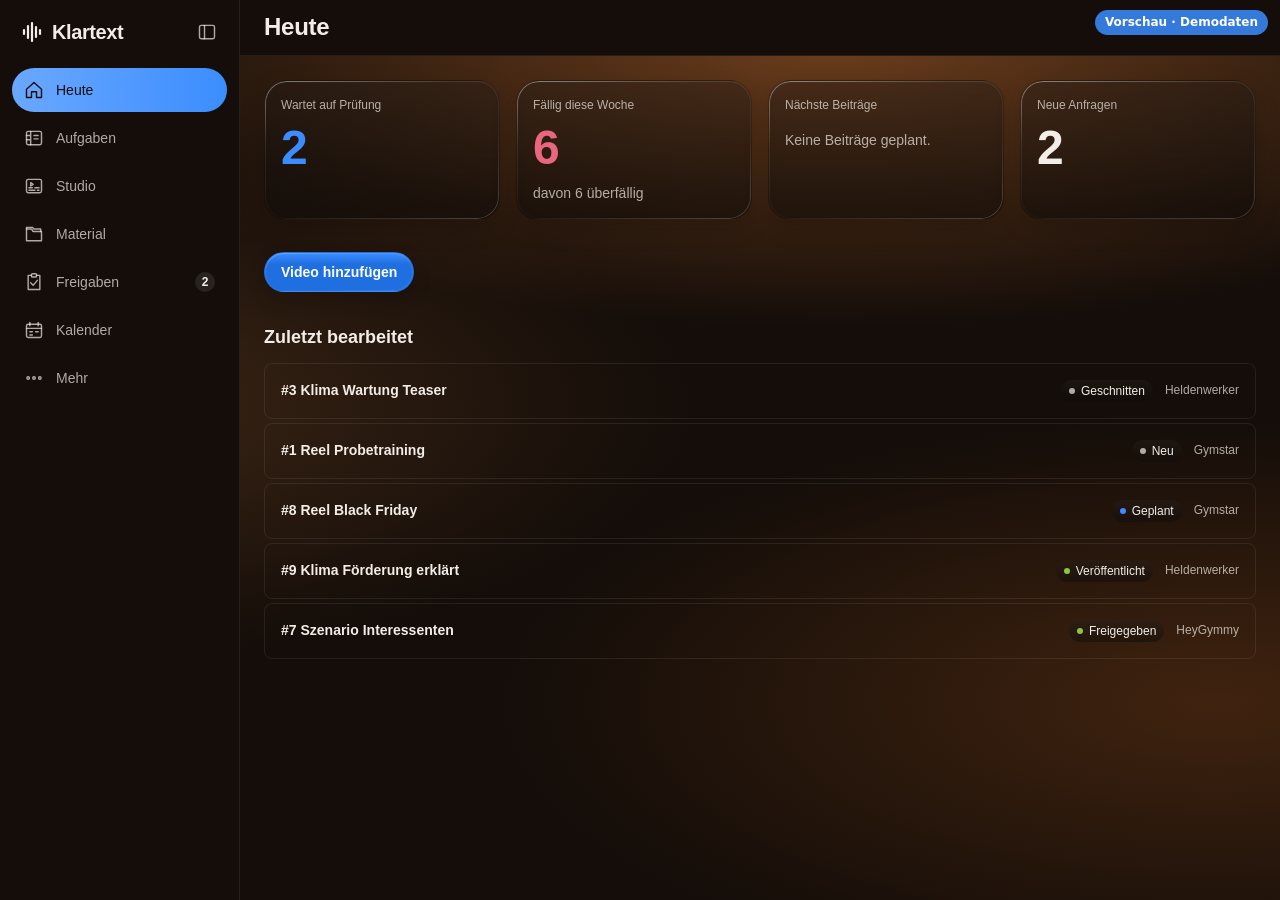
==== commit 4e020040: "Vorschau: Block N Task 3: Bausteine aus Glas, Sheets am Handy, Segment-Umschalter Co-Authored-By: Cl" ====
--- a/index.html
+++ b/index.html
@@ -97,7 +97,7 @@
 
   <main id="main">
     <section id="studio" class="studio" aria-label="Studio">
-    <nav class="studioTabs" aria-label="Studio-Bereiche">
+    <nav class="studioTabs seg" aria-label="Studio-Bereiche">
       <button class="studioTab isActive" type="button" data-workspace="transcribe" aria-pressed="true" aria-controls="form">Transkript</button>
       <button class="studioTab" type="button" data-workspace="subtitles" aria-pressed="false" aria-controls="subtitleWorkspace">Untertitel</button>
       <button class="studioTab" type="button" data-workspace="social" aria-pressed="false" aria-controls="captionPanel">Text</button>
--- a/static/tokens.css
+++ b/static/tokens.css
@@ -23,6 +23,16 @@
   --glass:linear-gradient(180deg,rgba(32,26,22,.4),rgba(10,8,7,.5));
   --glass-edge:linear-gradient(160deg,rgba(255,255,255,.42),rgba(255,255,255,.07) 30%,rgba(255,255,255,.03) 62%,rgba(255,255,255,.22));
   --glass-bar:linear-gradient(180deg,rgba(40,31,25,.82),rgba(22,17,14,.9));
+  /* Bausteine (Block N Task 3), Werte aus .pill, .segctl, .card, .panel und den Inputs der Stempeluhr. */
+  --glass-pill:linear-gradient(180deg,rgba(40,33,28,.42),rgba(12,10,9,.48));
+  --shadow-card:inset 0 1px 2px rgba(255,255,255,.07),0 8px 24px rgba(0,0,0,.18);
+  --shadow-pill:inset 0 1px 2px rgba(255,255,255,.1),0 6px 18px rgba(0,0,0,.2);
+  --shadow-bar:inset 0 1px 0 rgba(255,255,255,.18),0 24px 80px rgba(0,0,0,.45);
+  --field:rgba(255,255,255,.09);--field-hover:rgba(255,255,255,.13);--veil:rgba(255,255,255,.06);
+  --seg-on:rgba(255,255,255,.13);--seg-on-shadow:0 2px 8px rgba(0,0,0,.25);--grip:rgba(255,255,255,.3);
+  /* Primärknopf: das Hellblau nur als Glanz oben, unter der Schrift liegt --accent-deep, damit Weiß 4,5:1 schafft (Spec 4.7). */
+  --primary-fill:linear-gradient(180deg,var(--accent),var(--accent-deep) 30%);
+  --primary-hover:linear-gradient(180deg,var(--accent-soft),var(--accent-deep) 30%);
   --bg-deep:rgba(0,0,0,.45);
   --font:-apple-system,BlinkMacSystemFont,"SF Pro Text","Segoe UI",Roboto,sans-serif;
   --s1:4px;--s2:8px;--s3:12px;--s4:16px;--s5:24px;--s6:32px;--s7:48px;
@@ -56,7 +66,7 @@
 html[data-bg="dunkel"],.themeSwatch[data-swatch="dunkel"]{--bg:#1c1c1e;--bg-image:radial-gradient(90% 45% at 65% 5%,#2c2c30 0,rgba(44,44,48,0) 70%);--surface:#272729;--surface-2:#303032;--surface-hover:#3a3a3b}
 html[data-bg="hell"],.themeSwatch[data-swatch="hell"]{--bg:#f2f2f7;--bg-image:radial-gradient(90% 45% at 65% 5%,#ffffff 0,rgba(255,255,255,0) 70%),radial-gradient(80% 45% at 5% 70%,#e6e9f2 0,rgba(230,233,242,0) 70%)}
 /* Heller Modus (Light), Werte aus html.light der Stempeluhr; Text-Tokens dunkler, bis AA auf der Karte über dem dunkelsten Fleck steht. */
-html.light{color-scheme:light;--text:#1c1c1e;--muted:rgba(28,28,30,.66);--text-dim:#8e8e93;--line:rgba(0,0,0,.08);--line-strong:rgba(0,0,0,.14);--line-field:rgba(0,0,0,.46);--accent-text:#175cc4;--deep:#cfe0ff;--ok-text:#356b0a;--warn-text:#9a5200;--danger-text:#b3263f;--glass:linear-gradient(180deg,rgba(255,255,255,.85),rgba(255,255,255,.65));--glass-edge:linear-gradient(160deg,rgba(255,255,255,1),rgba(0,0,0,.06) 40%,rgba(0,0,0,.04) 60%,rgba(0,0,0,.1));--glass-bar:linear-gradient(180deg,rgba(250,250,252,.92),rgba(242,242,247,.96));--bg-deep:rgba(0,0,0,.06);--surface:#ffffff;--surface-2:#ebebf0;--surface-hover:#e2e2e8;--shadow:0 24px 80px rgba(0,0,0,.18);--scrim:rgba(0,0,0,.25);--swatch-on:var(--accent-text)}
+html.light{color-scheme:light;--text:#1c1c1e;--muted:rgba(28,28,30,.66);--text-dim:#8e8e93;--line:rgba(0,0,0,.08);--line-strong:rgba(0,0,0,.14);--line-field:rgba(0,0,0,.46);--accent-text:#175cc4;--deep:#cfe0ff;--ok-text:#356b0a;--warn-text:#9a5200;--danger-text:#b3263f;--glass:linear-gradient(180deg,rgba(255,255,255,.85),rgba(255,255,255,.65));--glass-edge:linear-gradient(160deg,rgba(255,255,255,1),rgba(0,0,0,.06) 40%,rgba(0,0,0,.04) 60%,rgba(0,0,0,.1));--glass-bar:linear-gradient(180deg,rgba(250,250,252,.92),rgba(242,242,247,.96));--bg-deep:rgba(0,0,0,.06);--surface:#ffffff;--surface-2:#ebebf0;--surface-hover:#e2e2e8;--shadow:0 24px 80px rgba(0,0,0,.18);--scrim:rgba(0,0,0,.25);--swatch-on:var(--accent-text);--glass-pill:linear-gradient(180deg,rgba(255,255,255,.9),rgba(255,255,255,.7));--shadow-card:0 1px 2px rgba(0,0,0,.04),0 8px 24px rgba(0,0,0,.06);--shadow-pill:0 1px 2px rgba(0,0,0,.06),0 4px 14px rgba(0,0,0,.06);--shadow-bar:inset 0 1px 0 rgba(255,255,255,.9),0 -10px 40px rgba(0,0,0,.12);--field:rgba(0,0,0,.06);--field-hover:rgba(0,0,0,.09);--veil:rgba(0,0,0,.04);--seg-on:rgba(0,0,0,.07);--seg-on-shadow:none;--grip:rgba(0,0,0,.2)}
 /* Das Light-Farbfeld trägt dunkle Schrift wie .swatch.lightsw der Stempeluhr. */
 .themeSwatch[data-swatch="hell"]{--swatch-text:#1c1c1e;--swatch-shadow:none}
 /* Der Grund liegt fest unter dem Scrollen; html und body malen sonst nichts, damit der Verlauf die ganze Fläche füllt. */
@@ -75,39 +85,54 @@
 /* The one place that enforces [hidden]; no page needs its own [hidden] rule. */
 [hidden]{display:none!important}
 
-.btn{display:inline-flex;align-items:center;justify-content:center;gap:var(--s2);min-height:var(--h-control);padding:0 var(--s4);border:1px solid var(--line);border-radius:var(--r-control);background:transparent;color:var(--text);font:inherit;font-size:14px;font-weight:500;line-height:1.2;cursor:pointer;transition:background .15s var(--ease),border-color .15s var(--ease)}
-.btn:hover{background:var(--surface-hover);border-color:var(--line-strong)}
-.btn.isPrimary{background:var(--accent);border-color:var(--accent);color:var(--bg);font-weight:600}
-.btn.isPrimary:hover{background:var(--accent-soft);border-color:var(--accent-soft)}
+/* Glas-Lichtkante wie ::before der Stempeluhr: ein 1 px Ring aus --glass-edge, ausgestanzt per Maske. Karten ohne blur, nur Verlauf. */
+.card,.btn,.seg,.seg>button{position:relative}
+:is(.card,dialog.dlg,.popover,.btn:not(.isQuiet),.seg,.seg>[aria-pressed="true"])::before{content:"";position:absolute;inset:0;border-radius:inherit;padding:1px;pointer-events:none;background:var(--glass-edge);-webkit-mask:linear-gradient(#000 0 0) content-box,linear-gradient(#000 0 0);-webkit-mask-composite:xor;mask-composite:exclude}
+
+/* Knopf als Glas-Pill (.pill der Stempeluhr); der Rahmen bleibt durchsichtig für den gewählten Zustand. */
+.btn{display:inline-flex;align-items:center;justify-content:center;gap:var(--s2);min-height:var(--h-control);padding:0 var(--s4);border:1px solid transparent;border-radius:var(--r-pill);background:var(--glass-pill);box-shadow:var(--shadow-pill);color:var(--text);font:inherit;font-size:14px;font-weight:500;line-height:1.2;cursor:pointer;transition:background-color .15s var(--ease),border-color .15s var(--ease),transform .15s var(--ease)}
+.btn:hover{background-color:var(--veil)}
+.btn:active:not(:disabled){transform:scale(.97)}
+.btn.isPrimary{background:var(--primary-fill) var(--accent);color:var(--on-accent);font-weight:600}
+.btn.isPrimary:hover{background-image:var(--primary-hover)}
+.btn.isPrimary::before{opacity:.5}
 .btn.isDanger{color:var(--danger-text)}
-.btn.isQuiet{border-color:transparent}
+.btn.isQuiet{background-image:none;box-shadow:none}
 /* A square button for one glyph or icon, already 44 px on every pointer. */
 .btn.isIcon{width:var(--h-touch);min-height:var(--h-touch);padding:0}
 /* Toggle and choice buttons show their chosen state with aria-pressed. */
-.btn[aria-pressed="true"]{background:var(--surface-hover);border-color:var(--accent)}
+.btn[aria-pressed="true"]{background-color:var(--seg-on);border-color:var(--accent)}
 .btn:disabled{opacity:.45;cursor:not-allowed}
 /* A file input stays a hidden 1 px field; its label button shows the focus instead. */
 .btn>input[type=file]{position:absolute;width:1px;height:1px;opacity:0}
 .btn:has(input[type=file]:focus-visible){outline:2px solid var(--accent-text);outline-offset:2px}
 
+/* Umschalter wie .segctl der Stempeluhr: Glasrahmen, das gewählte Segment hell hinterlegt. Gilt für .btn und eigene Tab-Knöpfe. */
+.seg{display:inline-flex;align-items:stretch;gap:2px;padding:3px;border:1px solid transparent;border-radius:var(--r-pill);background:var(--glass-pill);box-shadow:var(--shadow-pill)}
+.seg>button{min-height:calc(var(--h-control) - 8px);padding:0 var(--s3);border:0;border-radius:var(--r-pill);background:transparent;box-shadow:none;color:var(--muted);font:inherit;font-size:14px;font-weight:500;cursor:pointer}
+.seg>button:hover{background-color:var(--veil);color:var(--text)}
+.seg>[aria-pressed="true"]{background-color:var(--seg-on);box-shadow:var(--seg-on-shadow);color:var(--text);font-weight:600}
+.seg>[aria-pressed="false"]::before{content:none}
+
 .field{display:grid;gap:6px;min-width:0}
 .field>span,.field>label{font-size:12px;font-weight:500;color:var(--muted)}
 /* Every field of every page, the studio and the review overlay included, takes its look from here. */
-.field :is(input:not([type=file]),select,textarea){width:100%;min-height:var(--h-control);padding:0 var(--s3);border:1px solid var(--line-field);border-radius:var(--r-control);background:var(--surface-2);color:var(--text);font:inherit;font-size:14px}
+.field :is(input:not([type=file]),select,textarea){width:100%;min-height:var(--h-control);padding:0 var(--s3);border:1px solid var(--line-field);border-radius:var(--r-field);background:var(--field);color:var(--text);font:inherit;font-size:14px}
 .field textarea:not([type=file]){padding:var(--s2) var(--s3);line-height:1.45}
-.field :is(input:not([type=file]),select,textarea):hover:not(:disabled){background:var(--surface-hover)}
+.field :is(input:not([type=file]),select,textarea):hover:not(:disabled){background:var(--field-hover)}
 /* Same specificity as the field rule above and later in the file, so the error token wins. */
 .field input[aria-invalid="true"]{border-color:var(--danger)}
 .field :is(input,select,textarea):disabled{opacity:.45;cursor:not-allowed}
 
-.chip{display:inline-flex;align-items:center;gap:6px;height:22px;padding:0 var(--s2);border-radius:var(--r-control);background:var(--surface-2);font-size:12px;font-weight:500;line-height:1;color:var(--text);white-space:nowrap}
+.chip{display:inline-flex;align-items:center;gap:6px;height:22px;padding:0 var(--s2);border-radius:var(--r-pill);background:var(--glass-pill);font-size:12px;font-weight:500;line-height:1;color:var(--text);white-space:nowrap}
 .chip::before{content:"";flex:none;width:6px;height:6px;border-radius:50%;background:var(--stage-color,var(--muted))}
 /* Stage and status colours, set once: the chip dot and the stage ladder of the task panel read them. */
-:is([data-stage="raw"],[data-status="open"],[data-status="draft"]){--stage-color:var(--text-dim)}
+/* Spec 4.7: Freigegeben, Veröffentlicht in --ok; Geplant, Angenommen im Akzent; In Prüfung, Änderungen in --warn; Abgelehnt in --danger; Neu gedämpft. */
+:is([data-stage="raw"],[data-status="open"],[data-status="draft"]){--stage-color:var(--muted)}
 [data-stage="subtitles"]{--stage-color:var(--text)}
 :is([data-stage="review"],[data-stage="changes"],[data-status="in_review"],[data-status="changes"]){--stage-color:var(--warn)}
-:is([data-stage="approved"],[data-stage="planned"],[data-status="approved"],[data-status="planned"],[data-status="accepted"]){--stage-color:var(--accent)}
-:is([data-stage="published"],[data-status="posted"]){--stage-color:var(--accent)}
+:is([data-stage="planned"],[data-status="planned"],[data-status="accepted"]){--stage-color:var(--accent)}
+:is([data-stage="approved"],[data-stage="published"],[data-status="approved"],[data-status="posted"]){--stage-color:var(--ok)}
 [data-status="declined"]{--stage-color:var(--danger)}
 
 .due{display:inline-flex;align-items:center;gap:var(--s1);font-size:12px;font-weight:500;color:var(--muted)}
@@ -118,13 +143,13 @@
 /* Anchor for the spoken .srOnly text inside: without it the text escapes scrolling boxes and widens the page. */
 .due,.initial{position:relative}
 
-.card{background:var(--surface);border:1px solid var(--line);border-radius:var(--r-card);padding:var(--s4)}
+.card{background:var(--glass);border:1px solid transparent;border-radius:var(--r-card);padding:var(--s4);box-shadow:var(--shadow-card)}
 
 .check{display:inline-flex;align-items:center;gap:var(--s2);font-size:14px}
 /* Specificity 0,2,1 beats the size rules of the studio inspector. */
 .check input[type=checkbox]{flex:none;width:20px;height:20px;min-height:0;margin:0;padding:0;accent-color:var(--accent)}
 
-.tableWrap{overflow-x:auto;border:1px solid var(--line);border-radius:var(--r-card);background:var(--surface)}
+.tableWrap{overflow-x:auto;border:1px solid var(--line);border-radius:var(--r-card);background:var(--glass);box-shadow:var(--shadow-card)}
 .table{width:100%;border-collapse:collapse;font-size:14px}
 .table th{font-size:12px;font-weight:500;color:var(--muted);text-align:left;padding:var(--s2) var(--s3);border-bottom:1px solid var(--line)}
 .table td{padding:var(--s2) var(--s3);border-bottom:1px solid var(--line);vertical-align:middle}
@@ -138,29 +163,34 @@
 /* input.srOnly[type] (0,2,1) stays hidden inside a .field too. */
 .srOnly,input.srOnly[type]{position:absolute;width:1px;height:1px;min-height:0;margin:-1px;padding:0;overflow:hidden;clip-path:inset(50%);white-space:nowrap;border:0}
 
-.popover{position:absolute;z-index:45;min-width:200px;max-height:min(360px,60vh);overflow:auto;padding:var(--s1);border:1px solid var(--line);border-radius:var(--r-card);background:var(--surface-2);box-shadow:var(--shadow)}
-.popover button{display:flex;align-items:center;gap:var(--s2);width:100%;min-height:var(--h-control);padding:0 var(--s3);border:0;border-radius:var(--r-control);background:transparent;color:var(--text);font:inherit;font-size:14px;text-align:left;white-space:nowrap;cursor:pointer}
-.popover button:hover{background:var(--surface-hover)}
+.popover{position:absolute;z-index:45;min-width:200px;max-height:min(360px,60vh);overflow:auto;padding:var(--s1);border:1px solid transparent;border-radius:var(--r-tile);background:var(--glass-bar);box-shadow:var(--shadow)}
+.popover button{display:flex;align-items:center;gap:var(--s2);width:100%;min-height:var(--h-control);padding:0 var(--s3);border:0;border-radius:var(--r-field);background:transparent;color:var(--text);font:inherit;font-size:14px;text-align:left;white-space:nowrap;cursor:pointer}
+.popover button:hover{background:var(--veil)}
 .popover button[aria-pressed]::before{content:"";flex:none;width:14px}
 .popover button[aria-pressed="true"]::before{content:"✓"}
 
-dialog.dlg{width:min(480px,calc(100% - 2*var(--s4)));max-width:none;padding:var(--s5);border:1px solid var(--line);border-radius:var(--r-dialog);background:var(--surface);color:var(--text);box-shadow:var(--shadow)}
+/* Dialog wie .panel der Stempeluhr: Glas mit blur; am PC mittig, am Handy ein Sheet von unten mit Griff. */
+dialog.dlg{width:min(480px,calc(100% - 2*var(--s4)));max-width:none;padding:var(--s5);border:1px solid transparent;border-radius:var(--r-dialog);background:var(--glass-bar);-webkit-backdrop-filter:blur(24px) saturate(1.5);backdrop-filter:blur(24px) saturate(1.5);color:var(--text);box-shadow:var(--shadow-bar)}
 dialog.dlg.isWide{width:min(640px,calc(100% - 2*var(--s4)))}
 dialog.dlg::backdrop{background:var(--scrim)}
 dialog.dlg h2{margin:0 0 var(--s4);font-size:20px;font-weight:700}
 .dlgActions{display:flex;flex-wrap:wrap;justify-content:flex-end;gap:var(--s2);margin-top:var(--s5)}
-@media(max-width:700px){dialog.dlg,dialog.dlg.isWide{width:100%;height:100%;max-height:none;border-radius:0}}
+@media(max-width:700px){
+  dialog.dlg,dialog.dlg.isWide{width:100%;max-height:calc(100% - env(safe-area-inset-top) - 12px);margin:auto 0 0;padding-top:calc(var(--s5) + var(--s2));padding-bottom:calc(var(--s5) + env(safe-area-inset-bottom));border-radius:var(--r-dialog) var(--r-dialog) 0 0;animation:sheetUp .25s ease-out}
+  dialog.dlg::after{content:"";position:absolute;top:var(--s2);left:50%;width:44px;height:5px;margin-left:-22px;border-radius:3px;background:var(--grip)}
+}
+@keyframes sheetUp{from{transform:translateY(40px);opacity:0}}
 
 .status{font-size:14px;line-height:1.45;color:var(--muted)}
 .status.isError{color:var(--danger-text)}
 
 /* Toast from toast.js: bottom centre, on phones above the tab bar, in the review overlay above its action bar. */
-.toast{position:fixed;left:50%;bottom:calc(var(--s6) + env(safe-area-inset-bottom));transform:translateX(-50%);z-index:70;display:flex;align-items:center;gap:var(--s3);max-width:calc(100vw - 2*var(--s4) - env(safe-area-inset-left) - env(safe-area-inset-right));padding:var(--s2) var(--s2) var(--s2) var(--s4);border:1px solid var(--line-strong);border-radius:var(--r-card);background:var(--surface-2);color:var(--text);box-shadow:var(--shadow);font-size:14px;line-height:1.45}
+.toast{position:fixed;left:50%;bottom:calc(var(--s6) + env(safe-area-inset-bottom));transform:translateX(-50%);z-index:70;display:flex;align-items:center;gap:var(--s3);max-width:calc(100vw - 2*var(--s4) - env(safe-area-inset-left) - env(safe-area-inset-right));padding:var(--s2) var(--s2) var(--s2) var(--s4);border:1px solid transparent;border-radius:var(--r-card);background:var(--glass-bar);-webkit-backdrop-filter:blur(14px);backdrop-filter:blur(14px);color:var(--text);box-shadow:var(--shadow-bar);font-size:14px;line-height:1.45}
 .toast[data-tone="error"]{color:var(--danger-text)}
 @media(max-width:700px){.toast{bottom:calc(64px + var(--s3) + env(safe-area-inset-bottom))}body.reviewOpen .toast{bottom:calc(72px + var(--s3) + env(safe-area-inset-bottom))}}
 
 .emptyState{display:grid;justify-items:center;gap:var(--s2);padding:var(--s6) var(--s4);text-align:center;color:var(--muted);font-size:14px;line-height:1.45}
-.emptyState .emptyStateIcon{width:40px;height:40px;display:grid;place-items:center;border:1px solid var(--line);border-radius:50%;color:var(--text)}
+.emptyState .emptyStateIcon{width:40px;height:40px;display:grid;place-items:center;border:1px solid var(--line);border-radius:50%;background:var(--glass-pill);color:var(--text)}
 .emptyStateIcon svg{width:20px;height:20px;fill:none;stroke:currentColor;stroke-width:1.7;stroke-linecap:round;stroke-linejoin:round}
 .emptyState .btn{margin-top:var(--s2)}
 .emptyState h3{margin:0;font-size:15px;font-weight:600;color:var(--text)}
@@ -170,4 +200,4 @@
 @keyframes cardIn{from{opacity:0}}
 /* The one reduced-motion guard for every page, the studio included. */
 @media (prefers-reduced-motion: reduce){html{scroll-behavior:auto}*,*::before,*::after{animation:none!important;transition:none!important}}
-@media(pointer:coarse){.btn,.popover button,.check,.field :is(input:not([type=file]),select,textarea){min-height:var(--h-touch)}}
+@media(pointer:coarse){.btn,.seg>button,.popover button,.check,.field :is(input:not([type=file]),select,textarea){min-height:var(--h-touch)}}
--- a/static/studio.css
+++ b/static/studio.css
@@ -4,10 +4,8 @@
 .studioLibrary{display:flex;flex-direction:column;gap:var(--s3);min-width:0;padding:var(--s4);border-right:1px solid var(--line);overflow:auto}
 .structureNavLabel{margin:0 var(--s3) var(--s1);font-size:12px;font-weight:600;line-height:1.5;color:var(--muted)}
 .studioMain{min-width:0}
-.studioTabs{grid-column:1/-1;display:flex;gap:var(--s1);margin-bottom:var(--s4)}
-.studioTab{min-height:var(--h-control);padding:0 var(--s3);border:0;border-bottom:2px solid transparent;background:transparent;color:var(--muted);font:inherit;font-size:14px;font-weight:600;cursor:pointer}
-.studioTab:hover{color:var(--text)}
-.studioTab.isActive{color:var(--text);border-bottom-color:var(--accent)}
+/* Die Tabs sind ein Umschalter .seg aus tokens.css. */
+.studioTabs{grid-column:1/-1;justify-self:start;margin-bottom:var(--s4)}
 /* Hinweiszeile nach dem Export: Text plus Sprung zur Aufgabe, in der die Version liegt. */
 .exportHint{display:flex;flex-wrap:wrap;align-items:center;gap:var(--s3);margin:0 0 var(--s3)}
 /* Transkript ohne Hero: die Ablage aus dem Dialog Video hinzufügen (.addVideoDrop), mit Formatzeile. */
--- a/static/planning.css
+++ b/static/planning.css
@@ -6,8 +6,6 @@
 .planningCalendarNav{display:flex;align-items:center;gap:var(--s1);min-width:0}
 .planningCalendarNav .btn.isQuiet{width:var(--h-control);padding:0}
 .planningCalendarNav h2{margin:0 0 0 var(--s2);font-size:18px;font-weight:600}
-.planningViews,.planningModes{display:flex;gap:var(--s1)}
-:is(.planningViews,.planningModes) [aria-pressed="true"]{background:var(--surface-2);border-color:var(--line-strong)}
 .planningFilter{flex:0 1 180px}
 /* Firma and Projekt stand in the head row; on phones they fold out under „Filter“. */
 .planningFilters{display:contents}
@@ -106,6 +104,6 @@
 @media(min-width:1101px){.planningHeading [data-planning-tray-open]{display:none}}
 @media(min-width:701px){.planningSheet{left:calc(var(--sidebar) + env(safe-area-inset-left));bottom:0}}
 /* Phones: the period on top, then Heute, the arrows and Filter, then Kalender | Raster and Ablage (spec 4.8 point 6). */
-@media(max-width:700px){.planningLayout{gap:var(--s4)}.planningViews{display:none}.planningCalendarNav{flex:1 1 100%;flex-wrap:wrap}.planningCalendarNav h2{flex-basis:100%;order:-1;margin:0}.planningHeading [data-planning-filters-toggle]{display:inline-flex;margin-left:auto}.planningFilters{display:flex;flex:1 1 100%;gap:var(--s2)}.planningHeading:not([data-filters="open"]) .planningFilters{display:none}.planningFilter{flex:1 1 0}dialog.planningComposer.dlg{max-height:none}.planningComposer form{height:100%;max-height:none}.planningComposerHeader,.planningComposerBody,.planningComposerFooter{padding-inline:var(--s4)}}
+@media(max-width:700px){.planningLayout{gap:var(--s4)}.planningViews{display:none}.planningCalendarNav{flex:1 1 100%;flex-wrap:wrap}.planningCalendarNav h2{flex-basis:100%;order:-1;margin:0}.planningHeading [data-planning-filters-toggle]{display:inline-flex;margin-left:auto}.planningFilters{display:flex;flex:1 1 100%;gap:var(--s2)}.planningHeading:not([data-filters="open"]) .planningFilters{display:none}.planningFilter{flex:1 1 0}dialog.planningComposer.dlg{height:calc(100% - env(safe-area-inset-top) - 12px)}.planningComposer form{height:100%;max-height:none}.planningComposerHeader,.planningComposerBody,.planningComposerFooter{padding-inline:var(--s4)}}
 /* Tippflächen 44 px auf Touch (Spec 4.3), nach den Grundregeln, damit sie gewinnen. */
 @media(pointer:coarse){.planningCalendarNav .btn.isQuiet{width:var(--h-touch)}.planningSection>summary,.planningChannelCheck,.planningSwitch{min-height:var(--h-touch)}}
--- a/static/instagram.css
+++ b/static/instagram.css
@@ -23,7 +23,7 @@
 /* Instagram states as chip dots: held waits, failed is an error, published glows like the stage. */
 .chip[data-ig-state="held"]{--stage-color:var(--warn)}
 .chip[data-ig-state="failed"]{--stage-color:var(--danger)}
-.chip[data-ig-state="published"]{--stage-color:var(--accent)}
+.chip[data-ig-state="published"]{--stage-color:var(--ok)}
 .igPermalink{color:var(--text)}
 .igError{color:var(--danger);font-size:13px;min-height:0}
 /* Grid view: planned feed posts above the account's latest posts, like the profile. */
--- a/static/tasks.css
+++ b/static/tasks.css
@@ -56,8 +56,7 @@
 .tasksDialogText{margin:0;line-height:1.45}
 .tasksCheck{display:flex;gap:var(--s2);align-items:center;font-size:14px;color:var(--text)}
 .tasksCheck input{width:auto;min-height:auto}
-.tasksViews{display:flex;gap:var(--s1);margin-left:auto}
-.tasksViews [aria-pressed="true"]{background:var(--surface-2);border-color:var(--line-strong)}
+.tasksViews{margin-left:auto}
 .tasksBoard{position:relative;display:grid;grid-auto-flow:column;grid-auto-columns:minmax(240px,1fr);gap:var(--s3);overflow-x:auto;padding-bottom:var(--s3);scroll-padding-inline:var(--s2)}
 .tasksColumn{display:flex;flex-direction:column;gap:var(--s2);min-width:0;padding:var(--s2);border:1px solid var(--line);border-radius:var(--r-card)}
 .tasksColumn[data-drop-target="true"]{border-color:var(--accent)}
